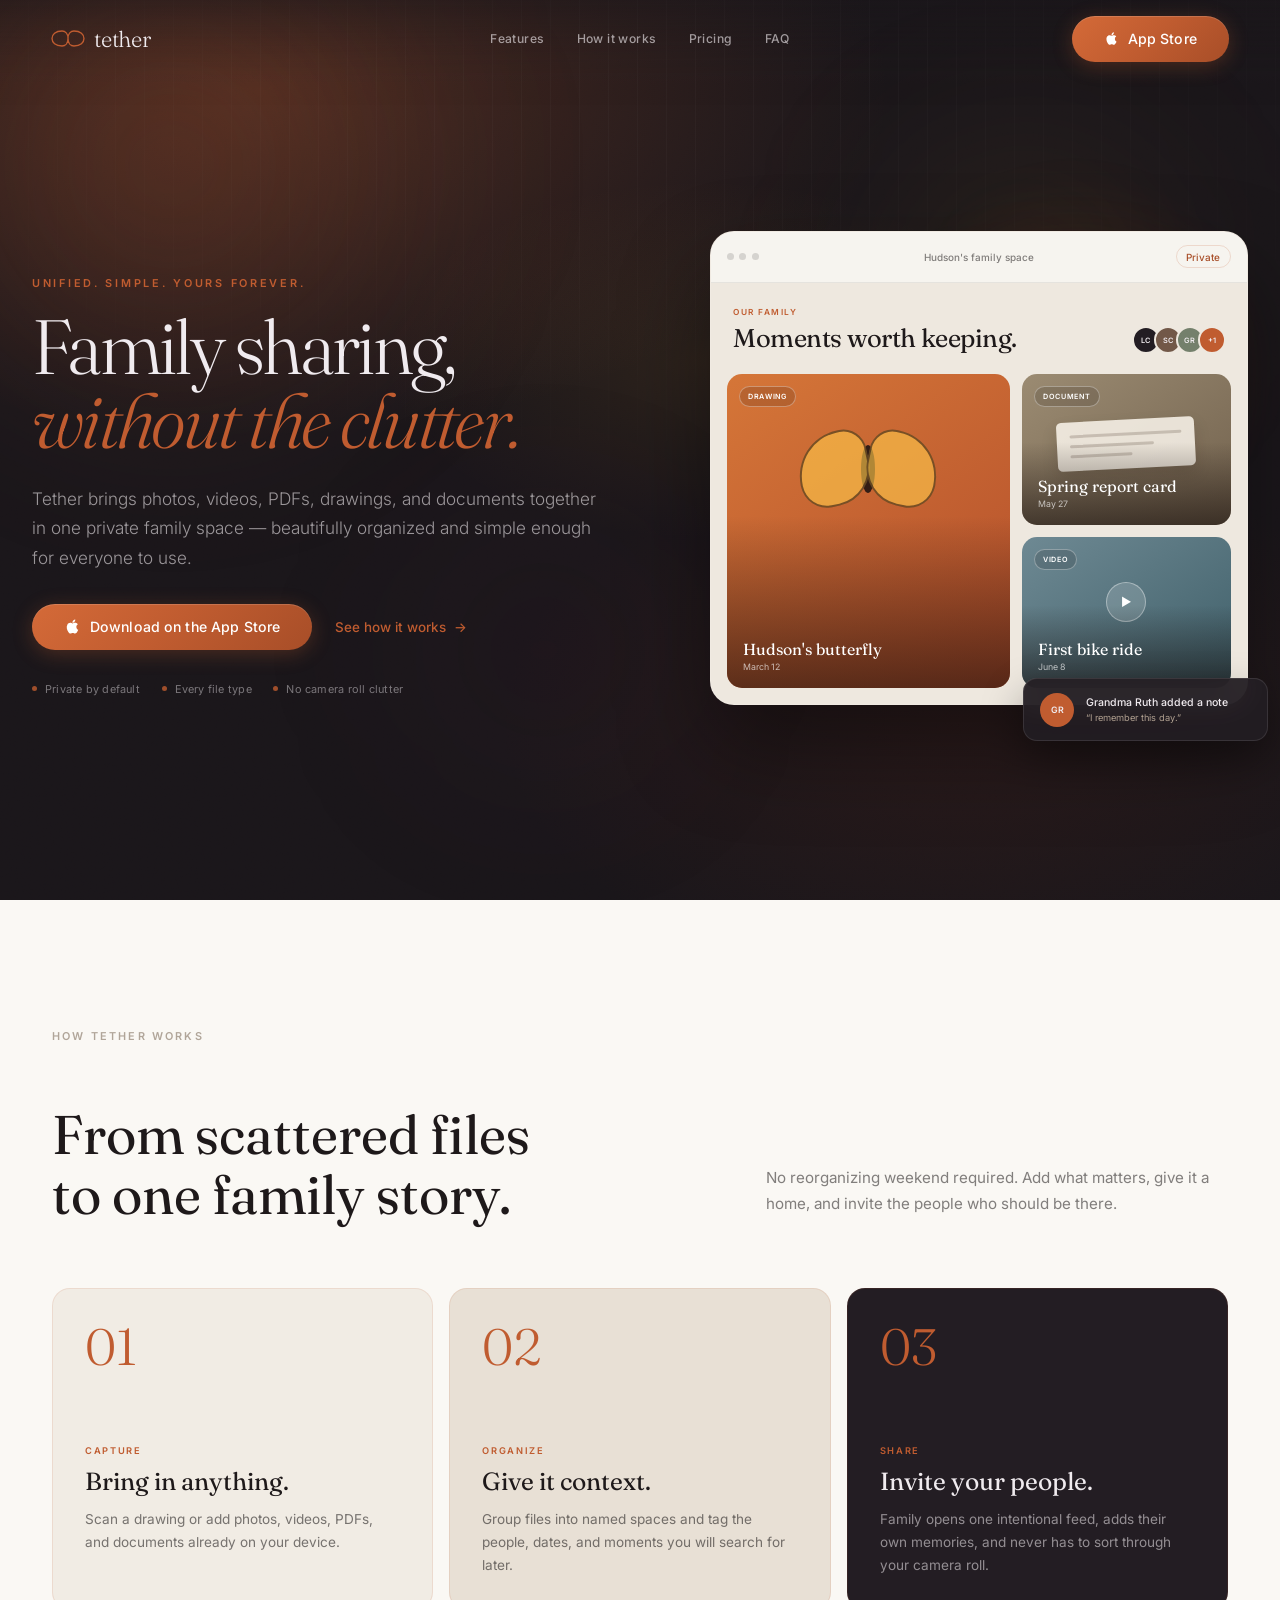
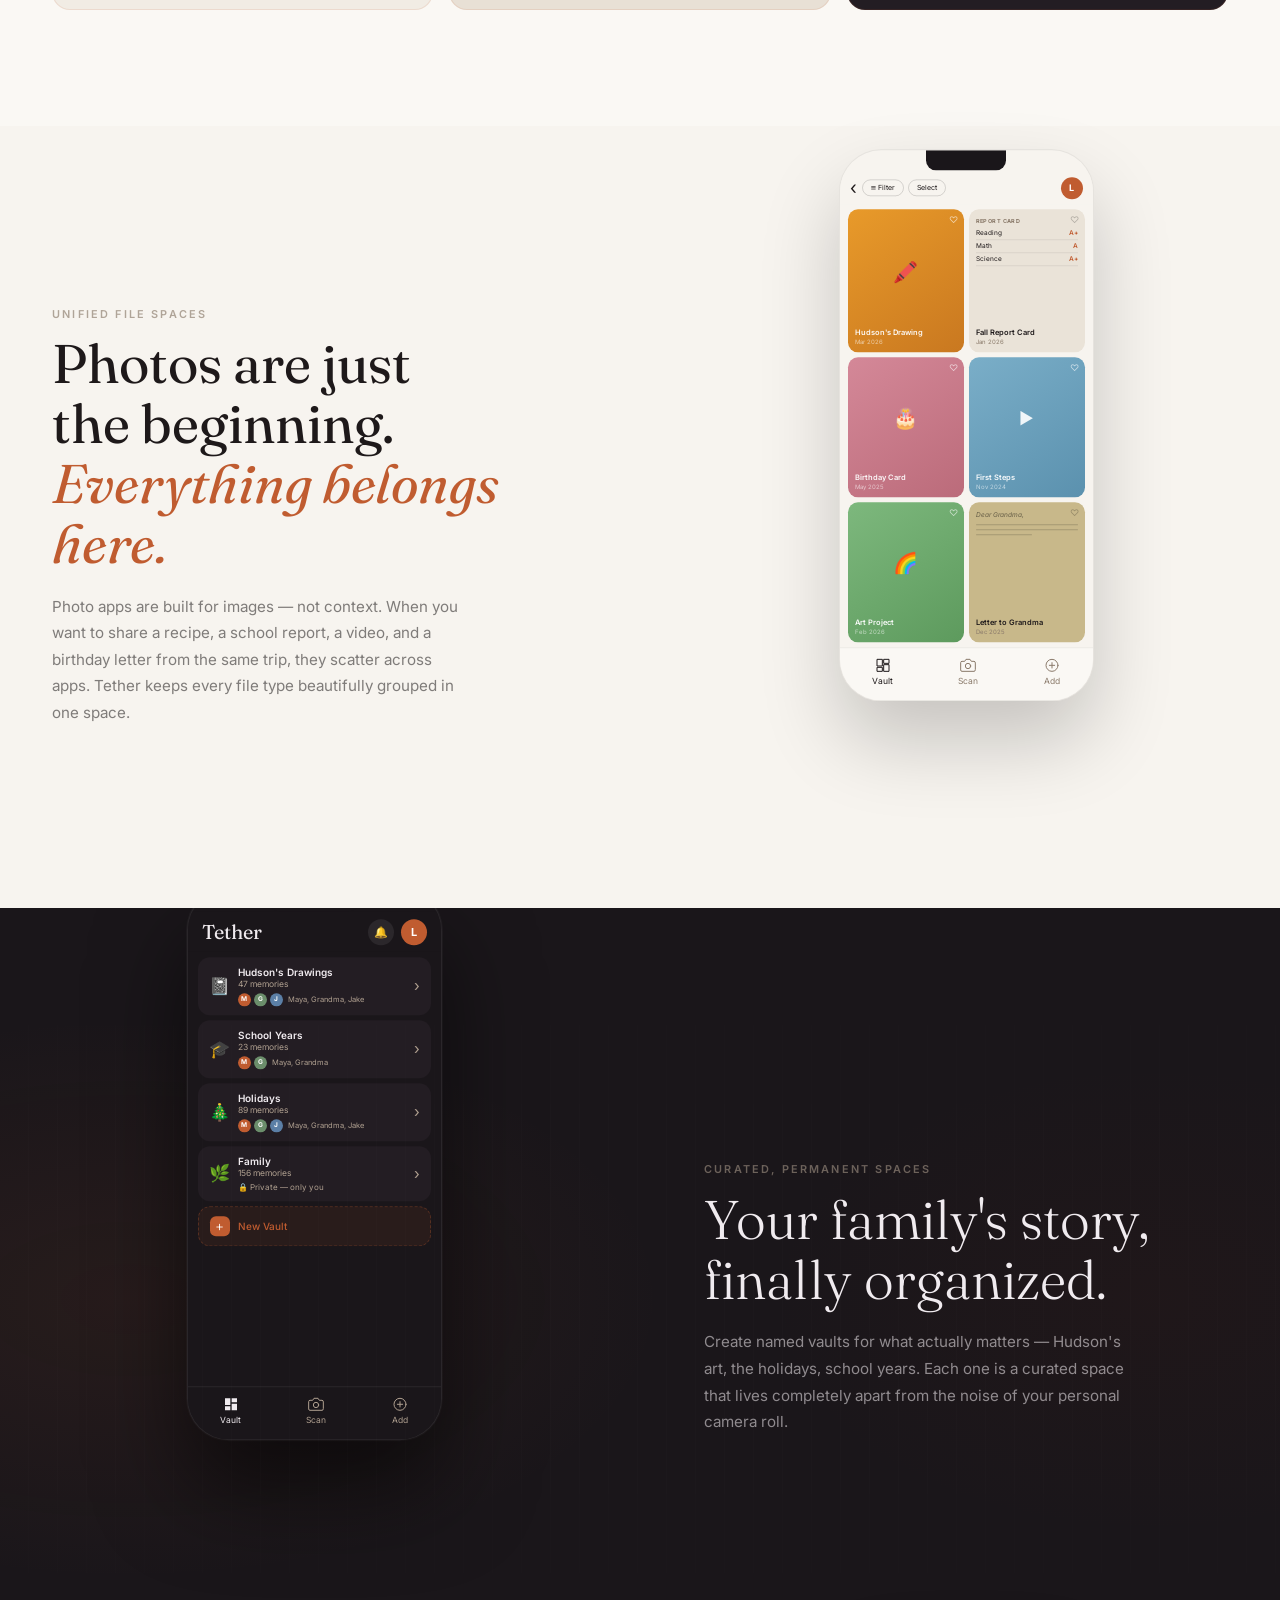
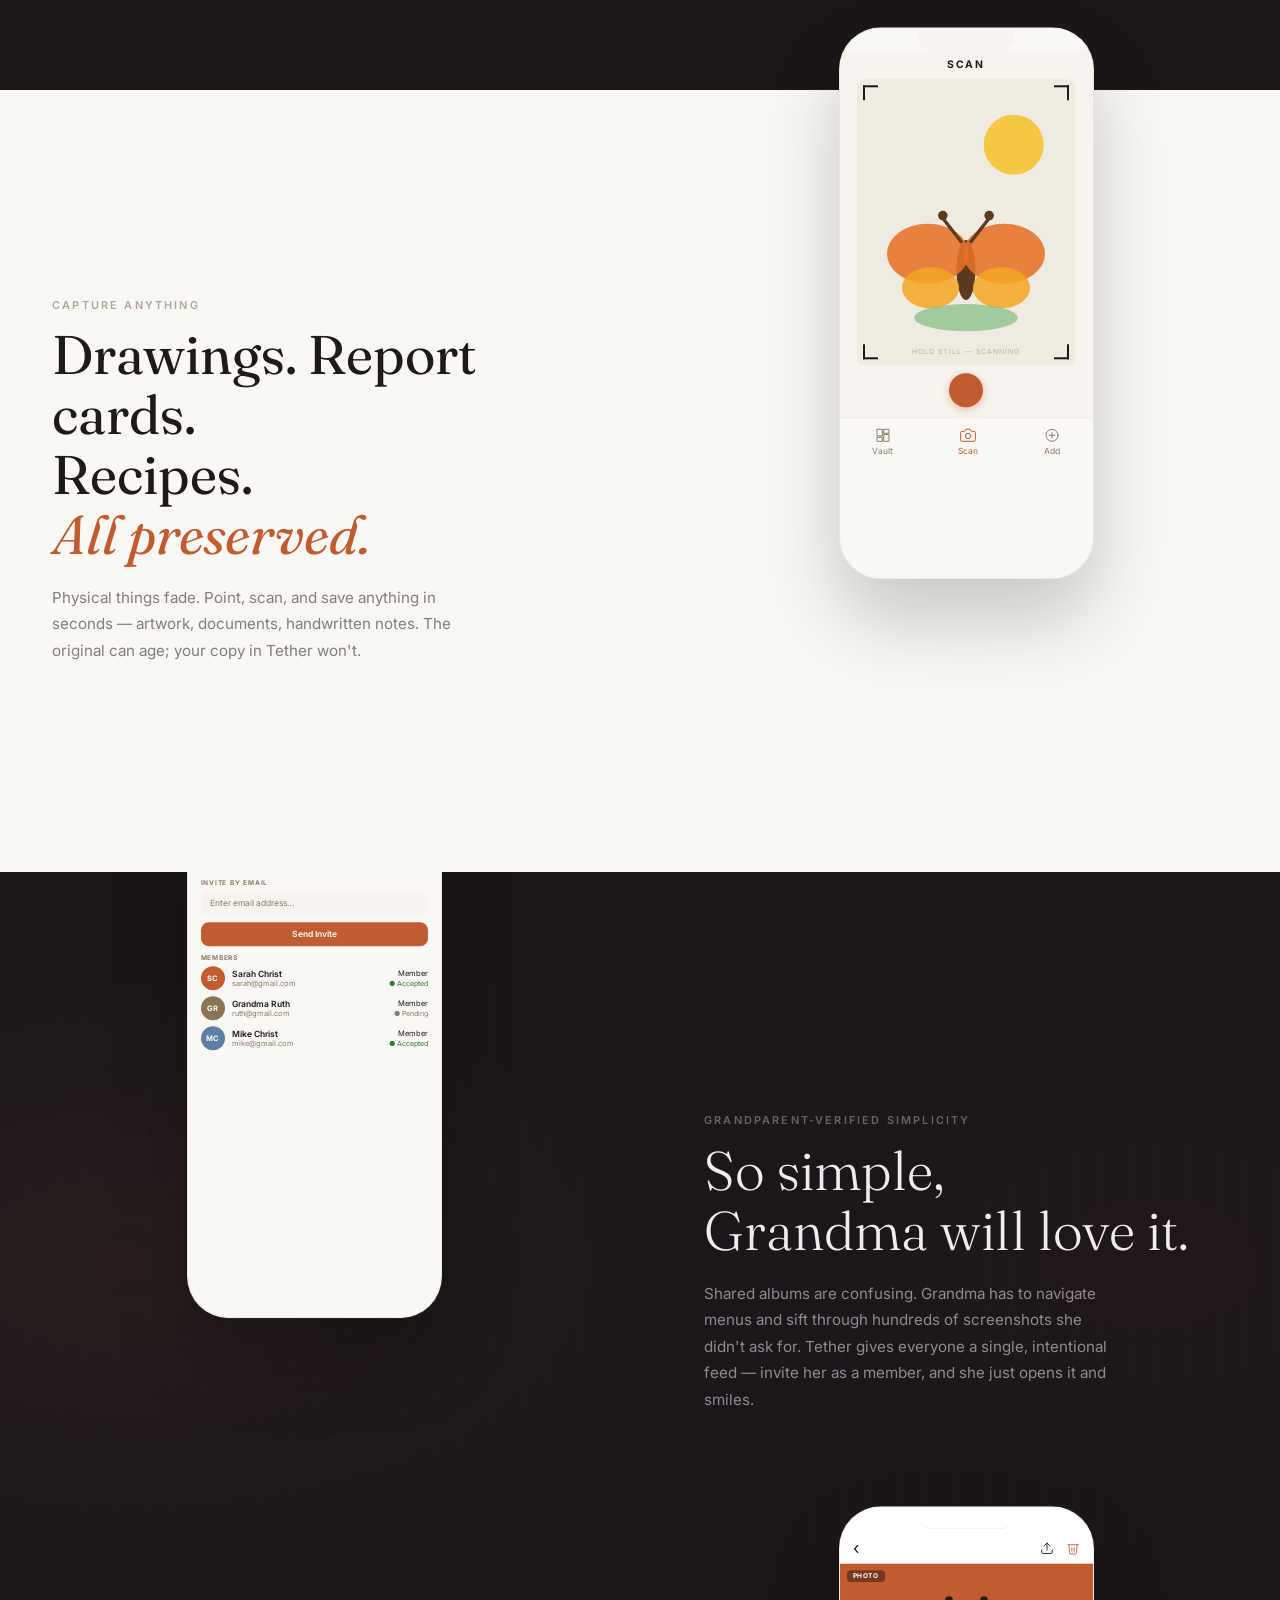
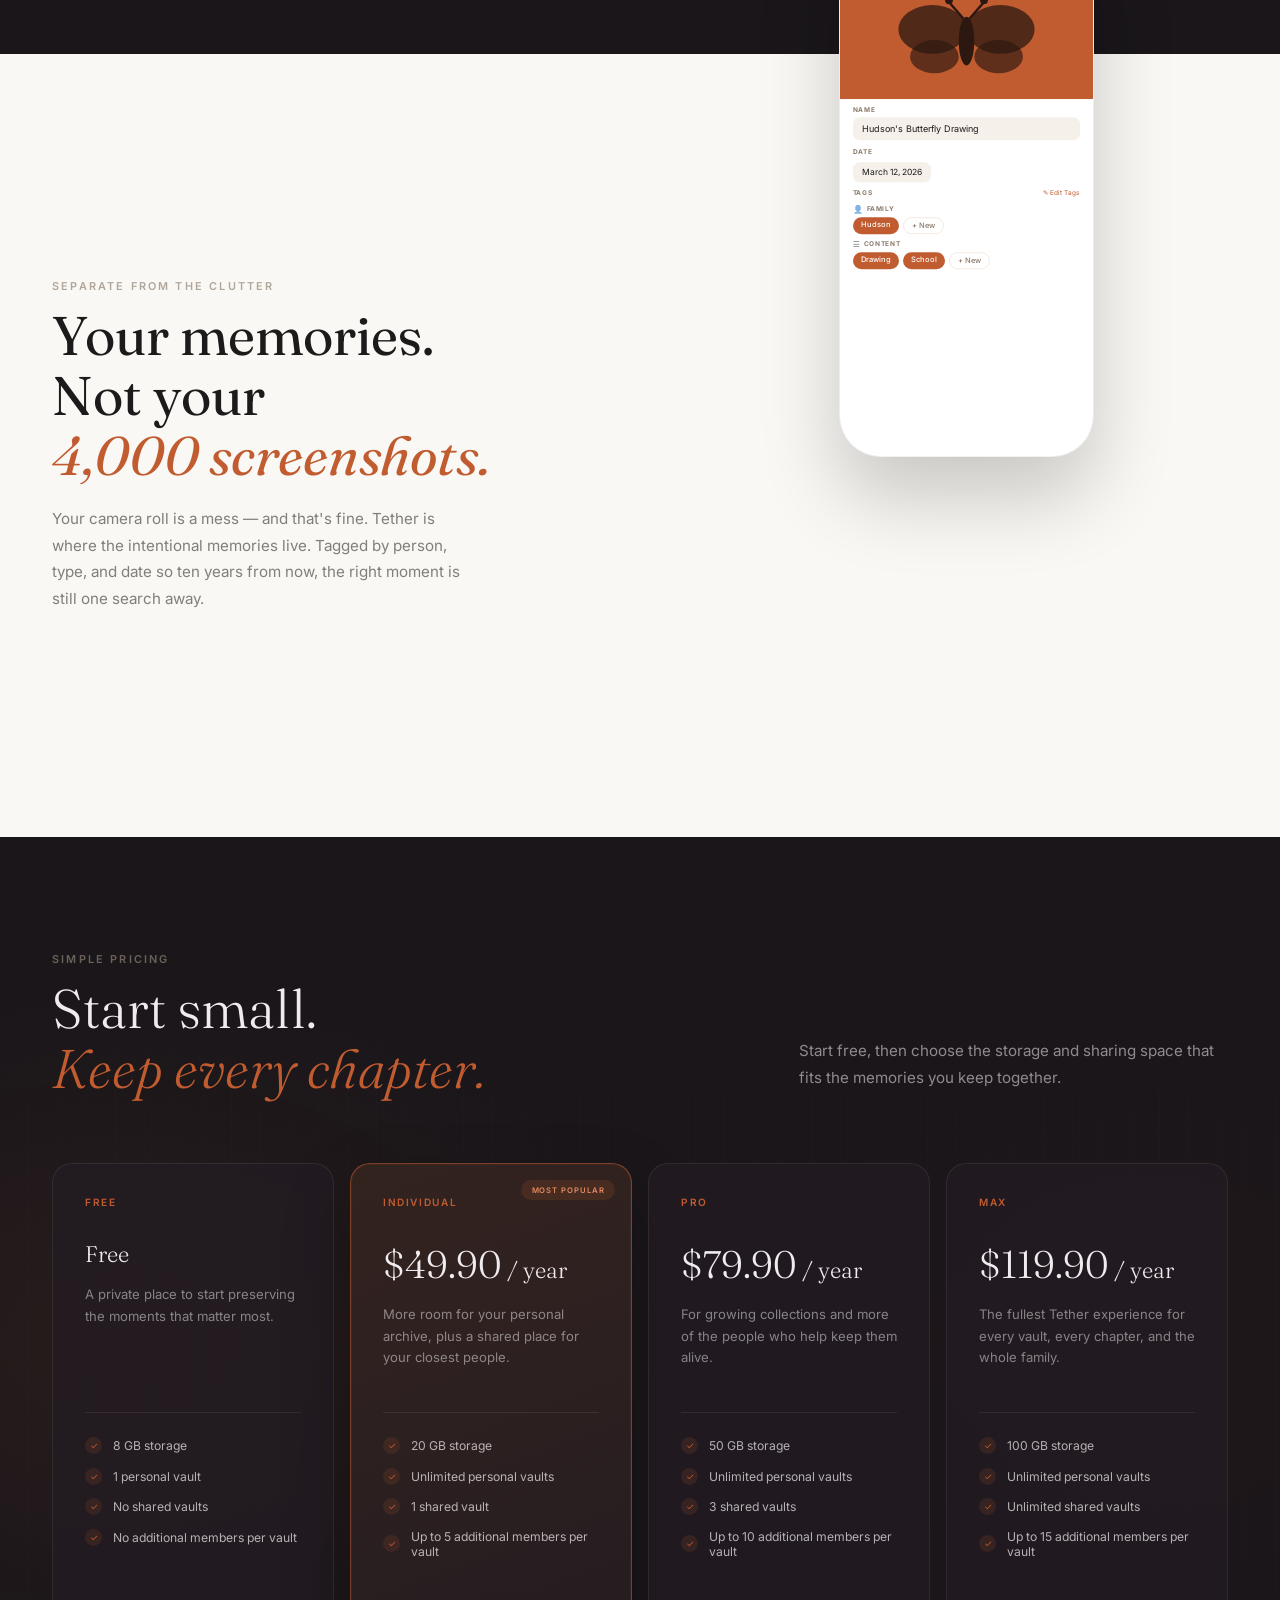
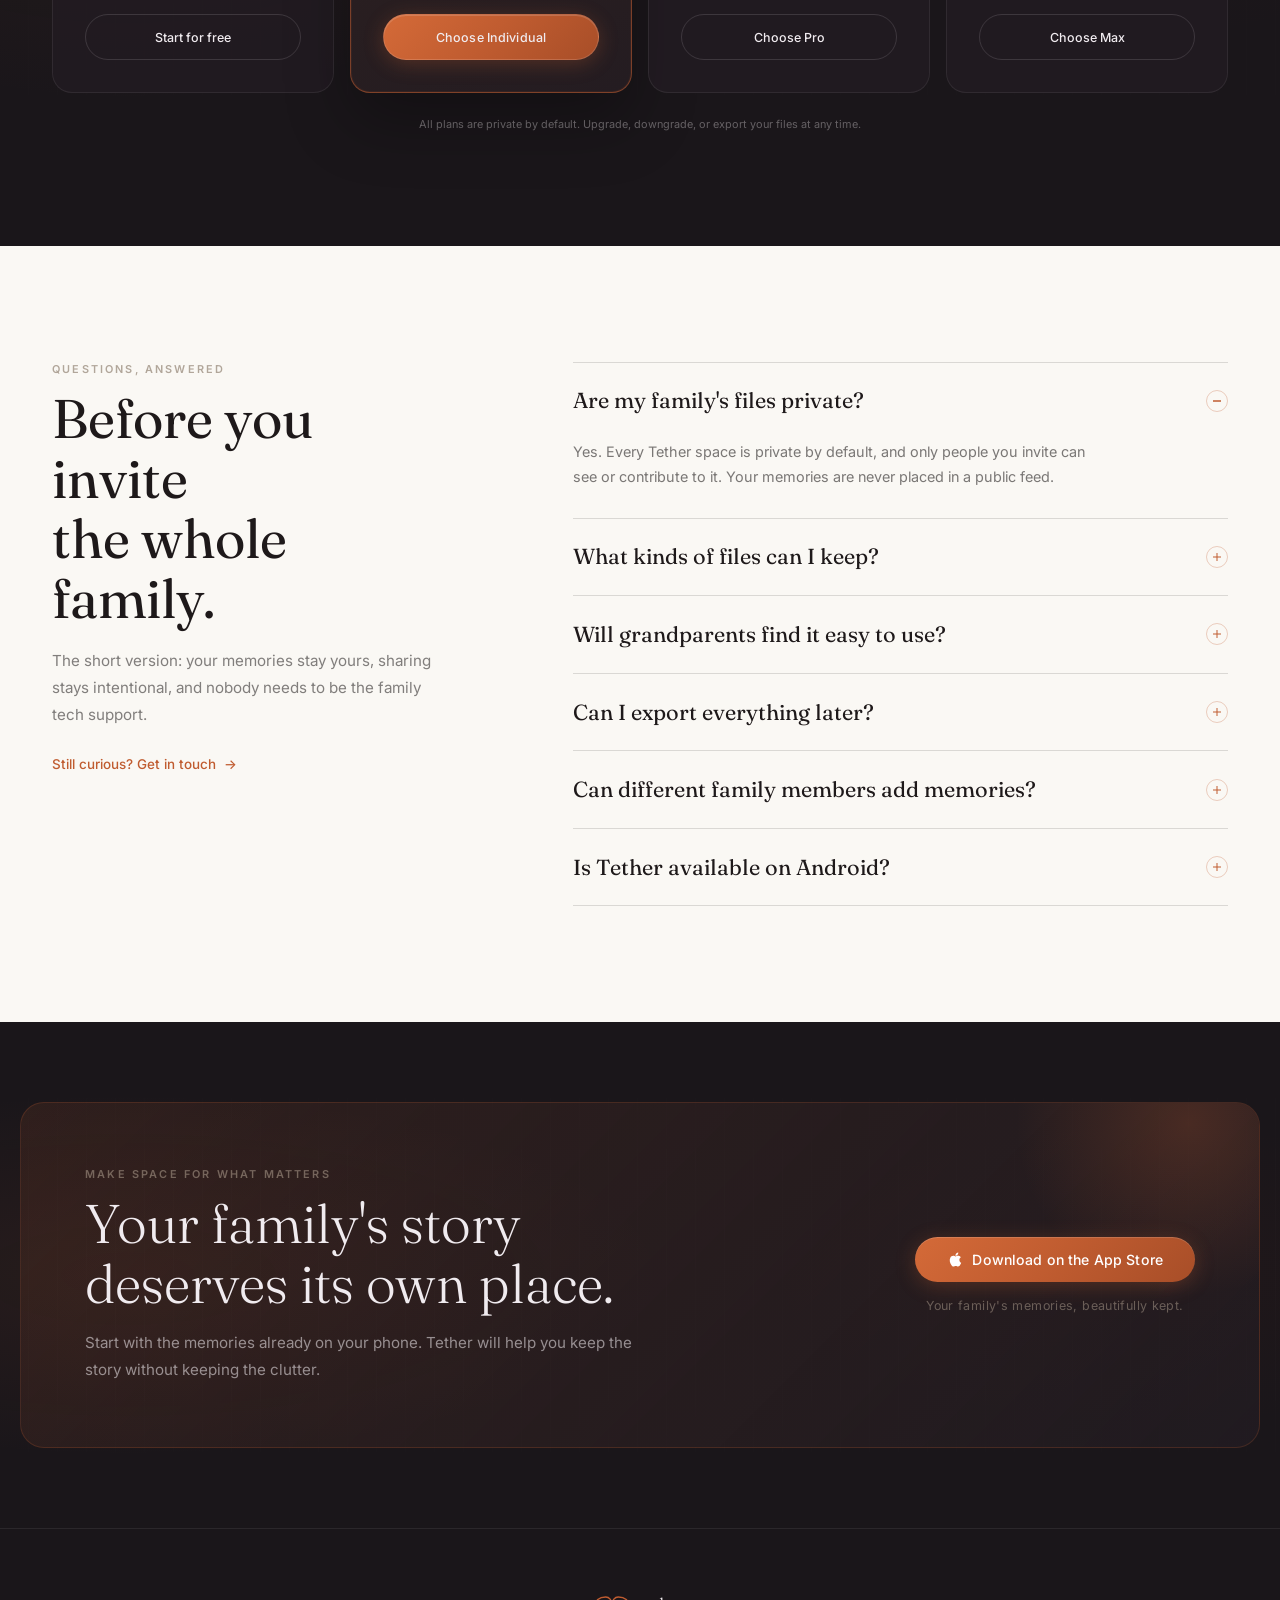
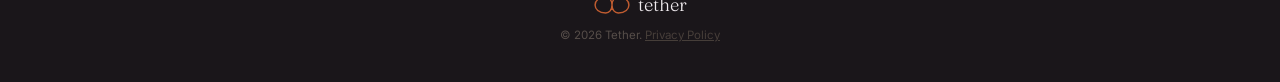
==== index.html @ 645c75c3 "Update pricing plans and section colors" ====
<!DOCTYPE html>
<html lang="en">
<head>
  <meta charset="UTF-8" />
  <meta name="viewport" content="width=device-width, initial-scale=1.0" />
  <title>Tether — The Family Sharing App That Actually Works</title>
  <meta name="description" content="Tether keeps photos, videos, PDFs, and drawings beautifully grouped in private family spaces — completely separate from your camera roll, simple enough for Grandma." />
  <link rel="preconnect" href="https://fonts.googleapis.com" />
  <link rel="preconnect" href="https://fonts.gstatic.com" crossorigin />
  <link href="https://fonts.googleapis.com/css2?family=Fraunces:ital,opsz,wght@0,9..144,300;0,9..144,400;0,9..144,500;1,9..144,300;1,9..144,400&amp;family=Inter:wght@300;400;500;600&amp;display=swap" rel="stylesheet" />
  <link rel="stylesheet" href="styles.css" />
</head>
<body>

<!-- ══════════════════════════════════════
     NAV
══════════════════════════════════════ -->
<!-- Scroll progress bar -->
<div class="scroll-progress" aria-hidden="true"></div>

<!-- Top gradient scrim -->
<div class="top-scrim" aria-hidden="true"></div>


<nav class="site-nav">
  <a class="nav-brand" href="#">
    <svg class="nav-inf" viewBox="0 0 200 100" fill="none" xmlns="http://www.w3.org/2000/svg" aria-hidden="true">
      <path d="M100,50 C100,22 84,6 65,6 C26,6 6,27 6,50 C6,73 26,94 65,94 C84,94 100,78 100,50 C100,22 116,6 135,6 C174,6 194,27 194,50 C194,73 174,94 135,94 C116,94 100,78 100,50 Z"
        stroke="#C05C30" stroke-width="8"/>
    </svg>
    <span class="nav-wordmark">tether</span>
  </a>
  <div class="nav-links" aria-label="Main navigation">
    <a href="#memories">Features</a>
    <a href="#how-it-works">How it works</a>
    <a href="#pricing">Pricing</a>
    <a href="#faq">FAQ</a>
  </div>
  <a href="#" class="btn-cta nav-cta">
    <svg width="15" height="15" viewBox="0 0 24 24" fill="currentColor" aria-hidden="true"><path d="M18.71 19.5c-.83 1.24-1.71 2.45-3.05 2.47-1.34.03-1.77-.79-3.29-.79-1.53 0-2 .77-3.27.82-1.31.05-2.3-1.32-3.14-2.53C4.25 17 2.94 12.45 4.7 9.39c.87-1.52 2.43-2.48 4.12-2.51 1.28-.02 2.5.87 3.29.87.78 0 2.26-1.07 3.8-.91.65.03 2.47.26 3.64 1.98-.09.06-2.17 1.28-2.15 3.81.03 3.02 2.65 4.03 2.68 4.04-.03.07-.42 1.44-1.38 2.83M13 3.5c.73-.83 1.94-1.46 2.94-1.5.13 1.17-.34 2.35-1.04 3.19-.69.85-1.83 1.51-2.95 1.42-.15-1.15.41-2.35 1.05-3.11z"/></svg>
    App Store
  </a>
</nav>


<!-- ══════════════════════════════════════
     HERO
══════════════════════════════════════ -->
<section class="hero" id="hero">
  <div class="hero-grain" aria-hidden="true"></div>
  <div class="hero-orb hero-orb-a" aria-hidden="true"></div>
  <div class="hero-orb hero-orb-b" aria-hidden="true"></div>
  <div class="hero-orb hero-orb-c" aria-hidden="true"></div>
  <div class="hero-inner">
    <div class="hero-layout">
      <div class="hero-copy">
        <p class="hero-caps">Unified. Simple. Yours forever.</p>
        <h1 class="hero-heading">Family sharing,<br><em>without the clutter.</em></h1>
        <p class="hero-sub">Tether brings photos, videos, PDFs, drawings, and documents together in one private family space — beautifully organized and simple enough for everyone to use.</p>
        <div class="hero-actions">
          <a href="#" class="btn-cta hero-btn">
            <svg width="17" height="17" viewBox="0 0 24 24" fill="currentColor" aria-hidden="true"><path d="M18.71 19.5c-.83 1.24-1.71 2.45-3.05 2.47-1.34.03-1.77-.79-3.29-.79-1.53 0-2 .77-3.27.82-1.31.05-2.3-1.32-3.14-2.53C4.25 17 2.94 12.45 4.7 9.39c.87-1.52 2.43-2.48 4.12-2.51 1.28-.02 2.5.87 3.29.87.78 0 2.26-1.07 3.8-.91.65.03 2.47.26 3.64 1.98-.09.06-2.17 1.28-2.15 3.81.03 3.02 2.65 4.03 2.68 4.04-.03.07-.42 1.44-1.38 2.83M13 3.5c.73-.83 1.94-1.46 2.94-1.5.13 1.17-.34 2.35-1.04 3.19-.69.85-1.83 1.51-2.95 1.42-.15-1.15.41-2.35 1.05-3.11z"/></svg>
            Download on the App Store
          </a>
          <a href="#how-it-works" class="hero-link">See how it works <span aria-hidden="true">→</span></a>
        </div>
        <div class="hero-proof" aria-label="Tether highlights">
          <span>Private by default</span>
          <span>Every file type</span>
          <span>No camera roll clutter</span>
        </div>
      </div>

      <!-- A product-first preview gives the opening screen a clear visual anchor. -->
      <div class="hero-product" aria-label="Preview of a Tether family space">
        <div class="hero-product-window">
          <div class="hero-product-bar">
            <div class="hero-window-controls" aria-hidden="true">
              <span></span>
              <span></span>
              <span></span>
            </div>
            <span>Hudson's family space</span>
            <span class="hero-private">Private</span>
          </div>
          <div class="hero-product-header">
            <div>
              <p class="hero-product-kicker">OUR FAMILY</p>
              <h2>Moments worth keeping.</h2>
            </div>
            <div class="hero-family-avatars" aria-label="Four family members">
              <span>LC</span>
              <span>SC</span>
              <span>GR</span>
              <span>+1</span>
            </div>
          </div>
          <div class="hero-memory-grid">
            <article class="hero-memory-card hero-memory-card--drawing">
              <span class="hero-file-type">DRAWING</span>
              <div class="hero-butterfly" aria-hidden="true">
                <span></span>
              </div>
              <strong>Hudson's butterfly</strong>
              <small>March 12</small>
            </article>
            <article class="hero-memory-card hero-memory-card--document">
              <span class="hero-file-type">DOCUMENT</span>
              <div class="hero-report" aria-hidden="true">
                <span></span>
                <span></span>
                <span></span>
              </div>
              <strong>Spring report card</strong>
              <small>May 27</small>
            </article>
            <article class="hero-memory-card hero-memory-card--video">
              <span class="hero-file-type">VIDEO</span>
              <div class="hero-play" aria-hidden="true">▶</div>
              <strong>First bike ride</strong>
              <small>June 8</small>
            </article>
          </div>
        </div>
        <div class="hero-notification">
          <span class="hero-notification-avatar">GR</span>
          <div>
            <strong>Grandma Ruth added a note</strong>
            <span>“I remember this day.”</span>
          </div>
        </div>
      </div>
    </div>

  </div>
</section>


<!-- ══════════════════════════════════════
     HOW IT WORKS
══════════════════════════════════════ -->
<section class="process-section light-section" id="how-it-works">
  <div class="container">
    <div class="section-intro reveal">
      <p class="eyebrow">HOW TETHER WORKS</p>
      <h2 class="display-dark">From scattered files<br>to one family story.</h2>
      <p class="body-dark">No reorganizing weekend required. Add what matters, give it a home, and invite the people who should be there.</p>
    </div>
    <div class="process-grid">
      <article class="process-card reveal">
        <span class="process-number">01</span>
        <p class="process-label">CAPTURE</p>
        <h3>Bring in anything.</h3>
        <p>Scan a drawing or add photos, videos, PDFs, and documents already on your device.</p>
      </article>
      <article class="process-card reveal" style="transition-delay:.1s">
        <span class="process-number">02</span>
        <p class="process-label">ORGANIZE</p>
        <h3>Give it context.</h3>
        <p>Group files into named spaces and tag the people, dates, and moments you will search for later.</p>
      </article>
      <article class="process-card reveal" style="transition-delay:.2s">
        <span class="process-number">03</span>
        <p class="process-label">SHARE</p>
        <h3>Invite your people.</h3>
        <p>Family opens one intentional feed, adds their own memories, and never has to sort through your camera roll.</p>
      </article>
    </div>
  </div>
</section>


<!-- ══════════════════════════════════════
     VAULT GRID SHOWCASE  (light)
══════════════════════════════════════ -->
<section class="showcase cream-section" id="memories">
  <div class="container showcase-layout reverse">

    <div class="showcase-phone reveal">
      <div class="phone-wrap">
        <div class="phone light-phone" style="background:#F7F4EF">
          <div class="phone-notch" style="background:#1A161A; border-radius:0 0 10px 10px; width:80px; height:20px;"></div>
          <div class="phone-screen">

            <div class="vg-nav">
              <div class="vg-back">‹</div>
              <div class="vg-pills">
                <div class="vg-pill">≡ Filter</div>
                <div class="vg-pill">Select</div>
              </div>
              <div class="avatar-dot" style="background:var(--accent); width:22px; height:22px; font-size:9px;">L</div>
            </div>

            <div class="memory-grid">
              <div class="mem-tile" style="background:linear-gradient(145deg,#E89A2A,#C97820)">
                <span class="mem-fav">♡</span>
                <div class="mem-icon">🖍️</div>
                <div class="mem-info"><div class="mem-title">Hudson's Drawing</div><div class="mem-date">Mar 2026</div></div>
              </div>
              <div class="mem-tile mem-tile-light" style="background:#EAE3D8">
                <span class="mem-fav dark">♡</span>
                <div class="mem-report">
                  <div class="mem-report-title">REPORT CARD</div>
                  <div class="mem-report-row"><span>Reading</span><span class="grade">A+</span></div>
                  <div class="mem-report-row"><span>Math</span><span class="grade">A</span></div>
                  <div class="mem-report-row"><span>Science</span><span class="grade">A+</span></div>
                </div>
                <div class="mem-info"><div class="mem-title dark-txt">Fall Report Card</div><div class="mem-date dark-txt">Jan 2026</div></div>
              </div>
              <div class="mem-tile" style="background:linear-gradient(145deg,#D48898,#BB6B7A)">
                <span class="mem-fav">♡</span>
                <div class="mem-icon">🎂</div>
                <div class="mem-info"><div class="mem-title">Birthday Card</div><div class="mem-date">May 2025</div></div>
              </div>
              <div class="mem-tile" style="background:linear-gradient(145deg,#7AAEC8,#5B91AE)">
                <span class="mem-fav">♡</span>
                <div class="mem-play">▶</div>
                <div class="mem-info"><div class="mem-title">First Steps</div><div class="mem-date">Nov 2024</div></div>
              </div>
              <div class="mem-tile" style="background:linear-gradient(145deg,#7DB87D,#5D9A5D)">
                <span class="mem-fav">♡</span>
                <div class="mem-icon">🌈</div>
                <div class="mem-info"><div class="mem-title">Art Project</div><div class="mem-date">Feb 2026</div></div>
              </div>
              <div class="mem-tile mem-tile-light" style="background:#C8B88A">
                <span class="mem-fav dark">♡</span>
                <div class="mem-letter">
                  <div class="letter-salutation">Dear Grandma,</div>
                  <div class="letter-line"></div>
                  <div class="letter-line"></div>
                  <div class="letter-line short"></div>
                </div>
                <div class="mem-info"><div class="mem-title dark-txt">Letter to Grandma</div><div class="mem-date dark-txt">Dec 2025</div></div>
              </div>
            </div>

            <div class="tab-bar">
              <div class="tab tab-active">
                <svg width="16" height="16" viewBox="0 0 24 24" fill="none" stroke="currentColor" stroke-width="1.5"><path d="M3 13h8V3H3v10zm0 8h8v-6H3v6zm10 0h8V11h-8v10zm0-18v6h8V3h-8z"/></svg>
                <span>Vault</span>
              </div>
              <div class="tab">
                <svg width="16" height="16" viewBox="0 0 24 24" fill="none" stroke="currentColor" stroke-width="1.5" stroke-linecap="round"><path d="M23 19a2 2 0 01-2 2H3a2 2 0 01-2-2V8a2 2 0 012-2h4l2-3h6l2 3h4a2 2 0 012 2z"/><circle cx="12" cy="13" r="4"/></svg>
                <span>Scan</span>
              </div>
              <div class="tab">
                <svg width="16" height="16" viewBox="0 0 24 24" fill="none" stroke="currentColor" stroke-width="1.5" stroke-linecap="round"><circle cx="12" cy="12" r="9"/><path d="M12 8v8M8 12h8"/></svg>
                <span>Add</span>
              </div>
            </div>

          </div>
        </div>
      </div>
    </div>

    <div class="showcase-text reveal" style="transition-delay:.15s">
      <p class="eyebrow">UNIFIED FILE SPACES</p>
      <h2 class="display-dark">Photos are just<br>the beginning.<br><em>Everything belongs here.</em></h2>
      <p class="body-dark">Photo apps are built for images — not context. When you want to share a recipe, a school report, a video, and a birthday letter from the same trip, they scatter across apps. Tether keeps every file type beautifully grouped in one space.</p>
    </div>

  </div>
</section>


<!-- ══════════════════════════════════════
     VAULT SHOWCASE  (dark)
══════════════════════════════════════ -->
<section class="showcase dark-section" id="vault">
  <div class="container showcase-layout reverse">

    <div class="showcase-text reveal">
      <p class="eyebrow light-eye">CURATED, PERMANENT SPACES</p>
      <h2 class="display-light">Your family's story,<br>finally organized.</h2>
      <p class="body-light">Create named vaults for what actually matters — Hudson's art, the holidays, school years. Each one is a curated space that lives completely apart from the noise of your personal camera roll.</p>
    </div>

    <div class="showcase-phone reveal" style="transition-delay:.15s">
      <div class="phone-wrap">
        <div class="phone dark-phone">
          <div class="phone-notch dark-notch"></div>
          <div class="phone-screen">

            <div class="app-bar">
              <span class="app-bar-title display-sm">Tether</span>
              <div class="app-bar-right">
                <div class="icon-badge">🔔</div>
                <div class="avatar-dot">L</div>
              </div>
            </div>

            <div class="vault-list">
              <div class="vault-row">
                <span class="v-emoji">📓</span>
                <div class="v-info">
                  <div class="v-name">Hudson's Drawings</div>
                  <div class="v-count">47 memories</div>
                  <div class="v-shared">
                    <span class="dot-avatar" style="background:#C05C30">M</span>
                    <span class="dot-avatar" style="background:#6B8E6B">G</span>
                    <span class="dot-avatar" style="background:#5B7FA6">J</span>
                    <span class="shared-txt">Maya, Grandma, Jake</span>
                  </div>
                </div>
                <span class="v-chev">›</span>
              </div>
              <div class="vault-row">
                <span class="v-emoji">🎓</span>
                <div class="v-info">
                  <div class="v-name">School Years</div>
                  <div class="v-count">23 memories</div>
                  <div class="v-shared">
                    <span class="dot-avatar" style="background:#C05C30">M</span>
                    <span class="dot-avatar" style="background:#6B8E6B">G</span>
                    <span class="shared-txt">Maya, Grandma</span>
                  </div>
                </div>
                <span class="v-chev">›</span>
              </div>
              <div class="vault-row">
                <span class="v-emoji">🎄</span>
                <div class="v-info">
                  <div class="v-name">Holidays</div>
                  <div class="v-count">89 memories</div>
                  <div class="v-shared">
                    <span class="dot-avatar" style="background:#C05C30">M</span>
                    <span class="dot-avatar" style="background:#6B8E6B">G</span>
                    <span class="dot-avatar" style="background:#5B7FA6">J</span>
                    <span class="shared-txt">Maya, Grandma, Jake</span>
                  </div>
                </div>
                <span class="v-chev">›</span>
              </div>
              <div class="vault-row">
                <span class="v-emoji">🌿</span>
                <div class="v-info">
                  <div class="v-name">Family</div>
                  <div class="v-count">156 memories</div>
                  <div class="v-private">🔒 Private — only you</div>
                </div>
                <span class="v-chev">›</span>
              </div>
              <div class="vault-new">
                <span class="new-plus">+</span>
                <span class="new-label">New Vault</span>
              </div>
            </div>

            <div class="tab-bar dark-tab">
              <div class="tab tab-active">
                <svg width="16" height="16" viewBox="0 0 24 24" fill="currentColor"><path d="M3 13h8V3H3v10zm0 8h8v-6H3v6zm10 0h8V11h-8v10zm0-18v6h8V3h-8z"/></svg>
                <span>Vault</span>
              </div>
              <div class="tab">
                <svg width="16" height="16" viewBox="0 0 24 24" fill="none" stroke="currentColor" stroke-width="1.5" stroke-linecap="round"><path d="M23 19a2 2 0 01-2 2H3a2 2 0 01-2-2V8a2 2 0 012-2h4l2-3h6l2 3h4a2 2 0 012 2z"/><circle cx="12" cy="13" r="4"/></svg>
                <span>Scan</span>
              </div>
              <div class="tab">
                <svg width="16" height="16" viewBox="0 0 24 24" fill="none" stroke="currentColor" stroke-width="1.5" stroke-linecap="round"><circle cx="12" cy="12" r="9"/><path d="M12 8v8M8 12h8"/></svg>
                <span>Add</span>
              </div>
            </div>

          </div>
        </div>
      </div>
    </div>

  </div>
</section>


<!-- ══════════════════════════════════════
     SCAN SHOWCASE  (light)
══════════════════════════════════════ -->
<section class="showcase light-section" id="scan">
  <div class="container showcase-layout reverse">

    <div class="showcase-phone reveal">
      <div class="phone-wrap">
        <div class="phone light-phone">
          <div class="phone-notch light-notch"></div>
          <div class="phone-screen">

            <div class="scan-bar">
              <span class="scan-title">SCAN</span>
            </div>

            <div class="scan-view">
              <div class="scan-frame">
                <div class="corner-tl"></div>
                <div class="corner-tr"></div>
                <div class="corner-bl"></div>
                <div class="corner-br"></div>
                <!-- Child's butterfly drawing recreation -->
                <svg viewBox="0 0 160 210" class="scan-art" aria-hidden="true">
                  <circle cx="115" cy="48" r="22" fill="#F5C842"/>
                  <ellipse cx="80" cy="140" rx="7" ry="22" fill="#5C3A1E"/>
                  <ellipse cx="52" cy="128" rx="30" ry="22" fill="#E8732A" opacity=".88"/>
                  <ellipse cx="108" cy="128" rx="30" ry="22" fill="#E8732A" opacity=".88"/>
                  <ellipse cx="54" cy="153" rx="21" ry="15" fill="#F5A623" opacity=".85"/>
                  <ellipse cx="106" cy="153" rx="21" ry="15" fill="#F5A623" opacity=".85"/>
                  <line x1="77" y1="120" x2="63" y2="102" stroke="#5C3A1E" stroke-width="2.5"/>
                  <line x1="83" y1="120" x2="97" y2="102" stroke="#5C3A1E" stroke-width="2.5"/>
                  <circle cx="63" cy="100" r="3.5" fill="#5C3A1E"/>
                  <circle cx="97" cy="100" r="3.5" fill="#5C3A1E"/>
                  <ellipse cx="80" cy="175" rx="38" ry="10" fill="#7CB87C" opacity=".65"/>
                </svg>
                <div class="scan-scanning">HOLD STILL — SCANNING</div>
              </div>
              <div class="scan-btn-row">
                <div class="shutter-btn"></div>
              </div>
            </div>

            <div class="tab-bar">
              <div class="tab">
                <svg width="16" height="16" viewBox="0 0 24 24" fill="none" stroke="currentColor" stroke-width="1.5"><path d="M3 13h8V3H3v10zm0 8h8v-6H3v6zm10 0h8V11h-8v10zm0-18v6h8V3h-8z"/></svg>
                <span>Vault</span>
              </div>
              <div class="tab tab-accent">
                <svg width="16" height="16" viewBox="0 0 24 24" fill="none" stroke="currentColor" stroke-width="1.5" stroke-linecap="round"><path d="M23 19a2 2 0 01-2 2H3a2 2 0 01-2-2V8a2 2 0 012-2h4l2-3h6l2 3h4a2 2 0 012 2z"/><circle cx="12" cy="13" r="4"/></svg>
                <span>Scan</span>
              </div>
              <div class="tab">
                <svg width="16" height="16" viewBox="0 0 24 24" fill="none" stroke="currentColor" stroke-width="1.5" stroke-linecap="round"><circle cx="12" cy="12" r="9"/><path d="M12 8v8M8 12h8"/></svg>
                <span>Add</span>
              </div>
            </div>

          </div>
        </div>
      </div>
    </div>

    <div class="showcase-text reveal" style="transition-delay:.15s">
      <p class="eyebrow">CAPTURE ANYTHING</p>
      <h2 class="display-dark">Drawings. Report cards.<br>Recipes.<br><em>All preserved.</em></h2>
      <p class="body-dark">Physical things fade. Point, scan, and save anything in seconds — artwork, documents, handwritten notes. The original can age; your copy in Tether won't.</p>
    </div>

  </div>
</section>


<!-- ══════════════════════════════════════
     SHARE SHOWCASE  (dark)
══════════════════════════════════════ -->
<section class="showcase dark-section" id="share">
  <div class="container showcase-layout reverse">

    <div class="showcase-text reveal">
      <p class="eyebrow light-eye">GRANDPARENT-VERIFIED SIMPLICITY</p>
      <h2 class="display-light">So simple,<br>Grandma will love it.</h2>
      <p class="body-light">Shared albums are confusing. Grandma has to navigate menus and sift through hundreds of screenshots she didn't ask for. Tether gives everyone a single, intentional feed — invite her as a member, and she just opens it and smiles.</p>
    </div>

    <div class="showcase-phone reveal" style="transition-delay:.15s">
      <div class="phone-wrap">
        <div class="phone light-phone">
          <div class="phone-notch light-notch"></div>
          <div class="phone-screen">

            <div class="share-screen">
              <div class="share-head">
                <span class="share-title-text">Manage Sharing</span>
                <span class="share-done-btn">Done</span>
              </div>
              <div class="share-counts">
                <div class="share-count-col" style="flex:none;margin:0 auto">
                  <div class="sc-label">Members</div>
                  <div class="sc-val">3 of 10</div>
                </div>
              </div>
              <div class="field-label">INVITE BY EMAIL</div>
              <div class="invite-field">Enter email address…</div>
              <div class="send-invite">Send Invite</div>
              <div class="field-label collab-title">MEMBERS</div>
              <div class="collab-list">
                <div class="collab-row">
                  <div class="c-avatar" style="background:#C05C30">SC</div>
                  <div class="c-info">
                    <div class="c-name">Sarah Christ</div>
                    <div class="c-email">sarah@gmail.com</div>
                  </div>
                  <div class="c-status">
                    <div class="c-role">Member</div>
                    <div class="c-badge accepted">● Accepted</div>
                  </div>
                </div>
                <div class="collab-row">
                  <div class="c-avatar" style="background:#8B7355">GR</div>
                  <div class="c-info">
                    <div class="c-name">Grandma Ruth</div>
                    <div class="c-email">ruth@gmail.com</div>
                  </div>
                  <div class="c-status">
                    <div class="c-role">Member</div>
                    <div class="c-badge pending">● Pending</div>
                  </div>
                </div>
                <div class="collab-row">
                  <div class="c-avatar" style="background:#5B7FA6">MC</div>
                  <div class="c-info">
                    <div class="c-name">Mike Christ</div>
                    <div class="c-email">mike@gmail.com</div>
                  </div>
                  <div class="c-status">
                    <div class="c-role">Member</div>
                    <div class="c-badge accepted">● Accepted</div>
                  </div>
                </div>
              </div>
            </div>

          </div>
        </div>
      </div>
    </div>

  </div>
</section>


<!-- ══════════════════════════════════════
     TAGS SHOWCASE  (light)
══════════════════════════════════════ -->
<section class="showcase light-section" id="tags">
  <div class="container showcase-layout reverse">

    <div class="showcase-phone reveal">
      <div class="phone-wrap">
        <div class="phone light-phone" style="background:#fff">
          <div class="phone-notch" style="background:#fff; border-bottom:1px solid rgba(0,0,0,.06)"></div>
          <div class="phone-screen">

            <div class="tag-header">
              <span class="back-arrow">‹</span>
              <div class="tag-actions">
                <svg width="14" height="14" viewBox="0 0 24 24" fill="none" stroke="currentColor" stroke-width="1.5" stroke-linecap="round"><path d="M21 15v4a2 2 0 01-2 2H5a2 2 0 01-2-2v-4"/><polyline points="17 8 12 3 7 8"/><line x1="12" y1="3" x2="12" y2="15"/></svg>
                <svg width="14" height="14" viewBox="0 0 24 24" fill="none" stroke="#C05C30" stroke-width="1.5" stroke-linecap="round"><polyline points="3 6 5 6 21 6"/><path d="M19 6l-1 14a2 2 0 01-2 2H8a2 2 0 01-2-2L5 6"/><path d="M10 11v6M14 11v6"/></svg>
              </div>
            </div>

            <div class="tag-img">
              <div class="photo-pill">PHOTO</div>
              <svg viewBox="0 0 260 140" aria-hidden="true" style="display:block;width:100%">
                <rect width="260" height="140" fill="#C05C30"/>
                <ellipse cx="130" cy="80" rx="8" ry="25" fill="#2C1810"/>
                <ellipse cx="95" cy="68" rx="35" ry="25" fill="#2C1810" opacity=".75"/>
                <ellipse cx="165" cy="68" rx="35" ry="25" fill="#2C1810" opacity=".75"/>
                <ellipse cx="97" cy="96" rx="25" ry="17" fill="#2C1810" opacity=".65"/>
                <ellipse cx="163" cy="96" rx="25" ry="17" fill="#2C1810" opacity=".65"/>
                <line x1="127" y1="57" x2="112" y2="40" stroke="#2C1810" stroke-width="2.5"/>
                <line x1="133" y1="57" x2="148" y2="40" stroke="#2C1810" stroke-width="2.5"/>
                <circle cx="112" cy="38" r="4" fill="#2C1810"/>
                <circle cx="148" cy="38" r="4" fill="#2C1810"/>
              </svg>
            </div>

            <div class="tag-body">
              <div class="field-label-sm">NAME</div>
              <div class="tag-field-val">Hudson's Butterfly Drawing</div>
              <div class="field-label-sm">DATE</div>
              <div class="tag-date-val">March 12, 2026</div>
              <div class="field-label-sm tags-row-label">TAGS <span class="edit-tags">✎ Edit Tags</span></div>
              <div class="tag-group">
                <div class="tag-cat-row">
                  <span class="tag-cat-icon">👤</span>
                  <span class="tag-cat-name">FAMILY</span>
                </div>
                <div class="chip-row">
                  <span class="chip filled">Hudson</span>
                  <span class="chip outline">+ New</span>
                </div>
                <div class="tag-cat-row" style="margin-top:5px">
                  <span class="tag-cat-icon">☰</span>
                  <span class="tag-cat-name">CONTENT</span>
                </div>
                <div class="chip-row">
                  <span class="chip filled">Drawing</span>
                  <span class="chip filled">School</span>
                  <span class="chip outline">+ New</span>
                </div>
              </div>
            </div>

          </div>
        </div>
      </div>
    </div>

    <div class="showcase-text reveal" style="transition-delay:.15s">
      <p class="eyebrow">SEPARATE FROM THE CLUTTER</p>
      <h2 class="display-dark">Your memories.<br>Not your<br><em>4,000 screenshots.</em></h2>
      <p class="body-dark">Your camera roll is a mess — and that's fine. Tether is where the intentional memories live. Tagged by person, type, and date so ten years from now, the right moment is still one search away.</p>
    </div>

  </div>
</section>


<!-- ══════════════════════════════════════
     PRICING
══════════════════════════════════════ -->
<section class="pricing-section dark-section" id="pricing">
  <div class="container">
    <div class="pricing-heading reveal">
      <div>
        <p class="eyebrow light-eye">SIMPLE PRICING</p>
        <h2 class="display-light">Start small.<br><em>Keep every chapter.</em></h2>
      </div>
      <p class="body-light">Start free, then choose the storage and sharing space that fits the memories you keep together.</p>
    </div>
    <div class="pricing-grid">
      <article class="pricing-card reveal">
        <div class="pricing-card-top">
          <p class="pricing-name">Free</p>
          <p class="pricing-price">Free</p>
          <p class="pricing-description">A private place to start preserving the moments that matter most.</p>
        </div>
        <ul class="pricing-features">
          <li>8 GB storage</li>
          <li>1 personal vault</li>
          <li>No shared vaults</li>
          <li>No additional members per vault</li>
        </ul>
        <a href="#" class="pricing-button">Start for free</a>
      </article>

      <article class="pricing-card pricing-card--featured reveal" style="transition-delay:.1s">
        <div class="pricing-badge">MOST POPULAR</div>
        <div class="pricing-card-top">
          <p class="pricing-name">Individual</p>
          <p class="pricing-price"><span>$49.90</span> / year</p>
          <p class="pricing-description">More room for your personal archive, plus a shared place for your closest people.</p>
        </div>
        <ul class="pricing-features">
          <li>20 GB storage</li>
          <li>Unlimited personal vaults</li>
          <li>1 shared vault</li>
          <li>Up to 5 additional members per vault</li>
        </ul>
        <a href="#" class="btn-cta pricing-primary">Choose Individual</a>
      </article>

      <article class="pricing-card reveal" style="transition-delay:.2s">
        <div class="pricing-card-top">
          <p class="pricing-name">Pro</p>
          <p class="pricing-price"><span>$79.90</span> / year</p>
          <p class="pricing-description">For growing collections and more of the people who help keep them alive.</p>
        </div>
        <ul class="pricing-features">
          <li>50 GB storage</li>
          <li>Unlimited personal vaults</li>
          <li>3 shared vaults</li>
          <li>Up to 10 additional members per vault</li>
        </ul>
        <a href="#" class="pricing-button">Choose Pro</a>
      </article>

      <article class="pricing-card reveal" style="transition-delay:.3s">
        <div class="pricing-card-top">
          <p class="pricing-name">Max</p>
          <p class="pricing-price"><span>$119.90</span> / year</p>
          <p class="pricing-description">The fullest Tether experience for every vault, every chapter, and the whole family.</p>
        </div>
        <ul class="pricing-features">
          <li>100 GB storage</li>
          <li>Unlimited personal vaults</li>
          <li>Unlimited shared vaults</li>
          <li>Up to 15 additional members per vault</li>
        </ul>
        <a href="#" class="pricing-button">Choose Max</a>
      </article>
    </div>
    <p class="pricing-note">All plans are private by default. Upgrade, downgrade, or export your files at any time.</p>
  </div>
</section>


<!-- ══════════════════════════════════════
     FAQ
══════════════════════════════════════ -->
<section class="faq-section light-section" id="faq">
  <div class="container faq-layout">
    <div class="faq-intro reveal">
      <p class="eyebrow">QUESTIONS, ANSWERED</p>
      <h2 class="display-dark">Before you invite<br>the whole family.</h2>
      <p class="body-dark">The short version: your memories stay yours, sharing stays intentional, and nobody needs to be the family tech support.</p>
      <a href="#" class="hero-link faq-contact">Still curious? Get in touch <span aria-hidden="true">→</span></a>
    </div>

    <div class="faq-list reveal">
      <details class="faq-item" open>
        <summary>
          <span>Are my family's files private?</span>
          <span class="faq-toggle" aria-hidden="true"></span>
        </summary>
        <p>Yes. Every Tether space is private by default, and only people you invite can see or contribute to it. Your memories are never placed in a public feed.</p>
      </details>
      <details class="faq-item">
        <summary>
          <span>What kinds of files can I keep?</span>
          <span class="faq-toggle" aria-hidden="true"></span>
        </summary>
        <p>Photos, videos, PDFs, scanned artwork, school documents, recipes, letters, and other family files can all live together in the same organized space.</p>
      </details>
      <details class="faq-item">
        <summary>
          <span>Will grandparents find it easy to use?</span>
          <span class="faq-toggle" aria-hidden="true"></span>
        </summary>
        <p>That is a core part of Tether's design. Invited family members open one clean feed with clear actions and no camera-roll clutter or buried sharing menus.</p>
      </details>
      <details class="faq-item">
        <summary>
          <span>Can I export everything later?</span>
          <span class="faq-toggle" aria-hidden="true"></span>
        </summary>
        <p>Yes. Every plan includes portable exports, so your original files and the family context around them are never locked into Tether.</p>
      </details>
      <details class="faq-item">
        <summary>
          <span>Can different family members add memories?</span>
          <span class="faq-toggle" aria-hidden="true"></span>
        </summary>
        <p>Yes. Members you invite can contribute their own photos, documents, videos, and notes to the spaces they share with you.</p>
      </details>
      <details class="faq-item">
        <summary>
          <span>Is Tether available on Android?</span>
          <span class="faq-toggle" aria-hidden="true"></span>
        </summary>
        <p>Tether is launching on iPhone first. Android access is planned, and the website will be updated as soon as it is ready.</p>
      </details>
    </div>
  </div>
</section>


<!-- ══════════════════════════════════════
     CLOSING INVITATION
══════════════════════════════════════ -->
<section class="closing-section dark-section">
  <div class="container closing-card reveal">
    <div>
      <p class="eyebrow light-eye">MAKE SPACE FOR WHAT MATTERS</p>
      <h2 class="display-light">Your family's story<br>deserves its own place.</h2>
      <p class="body-light">Start with the memories already on your phone. Tether will help you keep the story without keeping the clutter.</p>
    </div>
    <div class="closing-action">
      <a href="#" class="btn-cta closing-button">
        <svg width="17" height="17" viewBox="0 0 24 24" fill="currentColor" aria-hidden="true"><path d="M18.71 19.5c-.83 1.24-1.71 2.45-3.05 2.47-1.34.03-1.77-.79-3.29-.79-1.53 0-2 .77-3.27.82-1.31.05-2.3-1.32-3.14-2.53C4.25 17 2.94 12.45 4.7 9.39c.87-1.52 2.43-2.48 4.12-2.51 1.28-.02 2.5.87 3.29.87.78 0 2.26-1.07 3.8-.91.65.03 2.47.26 3.64 1.98-.09.06-2.17 1.28-2.15 3.81.03 3.02 2.65 4.03 2.68 4.04-.03.07-.42 1.44-1.38 2.83M13 3.5c.73-.83 1.94-1.46 2.94-1.5.13 1.17-.34 2.35-1.04 3.19-.69.85-1.83 1.51-2.95 1.42-.15-1.15.41-2.35 1.05-3.11z"/></svg>
        Download on the App Store
      </a>
      <p class="cta-fine">Your family's memories, beautifully kept.</p>
    </div>
  </div>
</section>


<!-- ══════════════════════════════════════
     FOOTER
══════════════════════════════════════ -->
<footer>
  <div class="footer-brand">
    <svg viewBox="0 0 200 100" fill="none" width="36" height="18" aria-hidden="true">
      <path d="M100,50 C100,22 84,6 65,6 C26,6 6,27 6,50 C6,73 26,94 65,94 C84,94 100,78 100,50 C100,22 116,6 135,6 C174,6 194,27 194,50 C194,73 174,94 135,94 C116,94 100,78 100,50 Z" stroke="#C05C30" stroke-width="8"/>
    </svg>
    <span class="footer-name">tether</span>
  </div>
  <p class="footer-copy">© 2026 Tether. <a href="privacy.html" style="color: var(--text-muted); text-decoration: underline;">Privacy Policy</a></p>
</footer>

<script src="script.js"></script>
</body>
</html>
---- styles.css ----
/* ════════════════════════════════════════
   ROOT & RESET
════════════════════════════════════════ */
:root {
  --cream:        #F7F4EF;
  --warm-white:   #FAF8F4;
  --dark:         #1A161A;
  --dark-card:    #231D23;
  --accent:       #C05C30;
  --accent-deep:  #A84E28;
  --soft:         #C0A882;
  --text-dark:    #1E191A;
  --text-muted:   #8A7A6A;
  --text-light:   #F0EBEF;
  --text-dim:     #B0A090;
  --border-dark:  rgba(240, 235, 239, 0.08);
  --border-light: rgba(192, 92, 48, 0.14);

  --serif: 'Fraunces', Georgia, serif;
  --sans:  'Inter', system-ui, sans-serif;

  --ease: cubic-bezier(0.16, 1, 0.3, 1);
}

*, *::before, *::after { box-sizing: border-box; margin: 0; padding: 0; }

html {
  scroll-behavior: smooth;
  -webkit-overflow-scrolling: touch; /* momentum scrolling on iOS */
}

body {
  font-family: var(--sans);
  background: var(--dark);
  color: var(--text-dark);
  -webkit-font-smoothing: antialiased;
  overflow-x: hidden;
  /* promote to compositor layer for smoother repaints */
  will-change: scroll-position;
}

a { text-decoration: none; color: inherit; }


/* ════════════════════════════════════════
   NAV
════════════════════════════════════════ */
.site-nav {
  position: fixed;
  top: 0; left: 0; right: 0;
  z-index: 100;
  display: flex;
  align-items: center;
  justify-content: space-between;
  padding: 1rem 2rem;
  /* start fully transparent */
  background: transparent;
  backdrop-filter: blur(0px);
  -webkit-backdrop-filter: blur(0px);
  border-bottom: 1px solid transparent;
  transition: background .4s ease, backdrop-filter .4s ease, border-color .4s ease;
}

/* stays transparent when scrolled — only blur, no fill */
.site-nav.scrolled {
  backdrop-filter: blur(6px);
  -webkit-backdrop-filter: blur(6px);
}

/* over a light section — flip text to dark, still no background fill */
.site-nav.light-bg .nav-wordmark { color: var(--text-dark); }
.site-nav.light-bg .nav-inf path  { stroke: var(--accent); }
.site-nav.light-bg .nav-cta {
  background: var(--accent);
  color: #fff;
}

.nav-brand {
  display: flex;
  align-items: center;
  gap: .55rem;
  transition: opacity .2s ease;
}

.nav-brand:hover { opacity: .75; }

.nav-inf { width: 34px; height: 17px; }

.nav-wordmark {
  font-family: var(--serif);
  font-weight: 300;
  font-size: 1.4rem;
  color: var(--text-light);
  letter-spacing: -.01em;
  line-height: 1;
  transition: color .4s ease;
}

.nav-cta {
  padding: .6rem 1.25rem;
  font-size: .8rem;
}


/* ════════════════════════════════════════
   HERO
════════════════════════════════════════ */
.hero {
  min-height: 100svh;
  background: var(--dark);
  display: flex;
  flex-direction: column;
  align-items: center;
  justify-content: center;
  text-align: center;
  padding: 8rem 2rem 7rem;
  position: relative;
  overflow: hidden;
}

/* ── Warm gradient wash (top-left amber bloom) ── */
.hero::before {
  content: '';
  position: absolute;
  inset: 0;
  pointer-events: none;
  background:
    radial-gradient(ellipse 90% 70% at 20% 10%,  rgba(192, 92, 48, 0.28) 0%,  transparent 55%),
    radial-gradient(ellipse 60% 50% at 75% 80%,  rgba(120, 40, 20, 0.15)  0%,  transparent 60%),
    radial-gradient(ellipse 50% 40% at 55% 40%,  rgba(210, 140, 40, 0.10) 0%,  transparent 50%);
  animation: gradient-breathe 14s ease-in-out infinite alternate;
}

/* ── Vertical light-streak lines (like the reference) ── */
.hero::after {
  content: '';
  position: absolute;
  inset: 0;
  pointer-events: none;
  /* thin vertical streaks that fade out toward center & bottom */
  background-image: repeating-linear-gradient(
    90deg,
    transparent                     0px,
    transparent                     28px,
    rgba(255, 255, 255, 0.022)      28px,
    rgba(255, 255, 255, 0.022)      29px
  );
  /* vignette mask so streaks only show at the top and edges */
  -webkit-mask-image: radial-gradient(ellipse 100% 80% at 50% 0%, black 20%, transparent 75%);
  mask-image:         radial-gradient(ellipse 100% 80% at 50% 0%, black 20%, transparent 75%);
  animation: streaks-drift 20s ease-in-out infinite alternate;
}

@keyframes gradient-breathe {
  0%   { opacity: 1;    transform: scale(1)    translateY(0); }
  100% { opacity: 0.75; transform: scale(1.06) translateY(-20px); }
}

@keyframes streaks-drift {
  0%   { transform: translateX(0); }
  100% { transform: translateX(-29px); } /* shift by exactly one stripe repeat */
}

/* ── Floating colour orbs ── */
.hero-orb {
  position: absolute;
  border-radius: 50%;
  filter: blur(90px);
  pointer-events: none;
  /* promote to own compositing layer so blur doesn't re-paint on move */
  will-change: transform;
  transform: translateZ(0);
}

.hero-orb-a {
  width: 600px; height: 600px;
  background: radial-gradient(circle, rgba(192, 92, 48, 0.22) 0%, transparent 70%);
  top: -15%; left: -10%;
  animation: orb-drift-a 18s ease-in-out infinite alternate;
}

.hero-orb-b {
  width: 380px; height: 380px;
  background: radial-gradient(circle, rgba(220, 160, 40, 0.12) 0%, transparent 70%);
  top: 10%; right: 5%;
  animation: orb-drift-b 22s ease-in-out infinite alternate;
}

.hero-orb-c {
  width: 320px; height: 320px;
  background: radial-gradient(circle, rgba(90, 30, 60, 0.14) 0%, transparent 70%);
  bottom: 10%; left: 30%;
  animation: orb-drift-c 26s ease-in-out infinite alternate;
}

@keyframes orb-drift-a {
  0%   { transform: translate(0,   0)    scale(1); }
  100% { transform: translate(60px, 80px) scale(1.12); }
}
@keyframes orb-drift-b {
  0%   { transform: translate(0,   0)     scale(1); }
  100% { transform: translate(-50px,-60px) scale(0.88); }
}
@keyframes orb-drift-c {
  0%   { transform: translate(0,  0)    scale(1); }
  100% { transform: translate(40px,50px) scale(1.2); }
}

/* ── Noise + grain layer (shared) ── */
.hero-grain,
.section-grain {
  position: absolute;
  inset: 0;
  pointer-events: none;
  background-image: url("data:image/svg+xml,%3Csvg viewBox='0 0 512 512' xmlns='http://www.w3.org/2000/svg'%3E%3Cfilter id='n'%3E%3CfeTurbulence type='fractalNoise' baseFrequency='0.75' numOctaves='4' stitchTiles='stitch'/%3E%3C/filter%3E%3Crect width='100%25' height='100%25' filter='url(%23n)'/%3E%3C/svg%3E");
  background-size: 180px 180px;
  opacity: .055;
  mix-blend-mode: overlay;
}

.hero-inner {
  display: flex;
  flex-direction: column;
  align-items: center;
}

/* Infinity logo */
.logo-wrap { margin-bottom: 2rem; }

.infinity-svg { width: 110px; height: 55px; }

.inf-path {
  stroke-dasharray: 1;
  stroke-dashoffset: 1;
  animation: draw-path 2s var(--ease) forwards 0.3s;
}

@keyframes draw-path {
  to { stroke-dashoffset: 0; }
}

/* Wordmark */
.wordmark {
  font-family: var(--serif);
  font-weight: 300;
  font-size: clamp(4.5rem, 14vw, 7.5rem);
  letter-spacing: -.015em;
  color: var(--text-light);
  line-height: 1;
  margin-bottom: 1.5rem;
  opacity: 0;
  animation: fade-up .9s var(--ease) forwards 1.1s;
}

.hero-rule {
  width: 36px;
  height: 1px;
  background: var(--accent);
  margin-bottom: 1.5rem;
  opacity: 0;
  animation: fade-in .5s ease forwards 1.6s;
}

.hero-italic {
  font-family: var(--serif);
  font-style: italic;
  font-weight: 300;
  font-size: clamp(2.8rem, 8vw, 5.5rem);
  color: var(--text-light); /* full weight — primary headline */
  margin-bottom: 1.25rem;
  line-height: 1.1;
  opacity: 0;
  animation: fade-up .7s var(--ease) forwards 0.4s;
}

.hero-caps {
  font-family: var(--sans);
  font-size: clamp(.65rem, 1.8vw, .8rem);
  font-weight: 600;
  letter-spacing: .25em;
  text-transform: uppercase;
  color: var(--accent);
  opacity: 0; /* accent label — let accent colour do the work */
  margin-bottom: 2.75rem;
  animation: fade-up .7s var(--ease) forwards 0.8s;
}

.hero-sub {
  font-family: var(--sans);
  font-size: clamp(.9rem, 2vw, 1.1rem);
  font-weight: 300;
  color: rgba(240, 235, 239, 0.6); /* supporting copy — pulled back */
  max-width: 42ch;
  margin: 0 auto 2.75rem;
  line-height: 1.7;
  opacity: 0;
  animation: fade-up .7s var(--ease) forwards 1s;
}

/* Pill row */
.feature-pills {
  display: flex;
  align-items: center;
  gap: .75rem;
  margin-bottom: 3rem;
  opacity: 0;
  animation: fade-up .7s var(--ease) forwards 1.1s;
}

.pill {
  display: flex;
  align-items: center;
  gap: .4rem;
  padding: .45rem 1rem;
  background: rgba(255, 255, 255, 0.06);
  backdrop-filter: blur(12px);
  -webkit-backdrop-filter: blur(12px);
  border: 1px solid rgba(255, 255, 255, 0.1);
  border-radius: 100px;
  font-size: .72rem;
  color: var(--text-dim);
  letter-spacing: .03em;
}

.pill svg { opacity: .65; flex-shrink: 0; }

.pill-dot { color: rgba(240,235,239,.2); font-size: 1.1rem; line-height: 1; }

/* CTA button */
.btn-cta {
  display: inline-flex;
  align-items: center;
  gap: .55rem;
  padding: .9rem 2rem;
  background: linear-gradient(135deg, #D46A38 0%, #C05C30 50%, #A84E28 100%);
  color: #fff;
  border-radius: 100px;
  font-family: var(--sans);
  font-weight: 500;
  font-size: .88rem;
  letter-spacing: .01em;
  position: relative;
  overflow: hidden;
  box-shadow: 0 4px 20px rgba(192, 92, 48, .3), 0 1px 0 rgba(255,255,255,.15) inset;
  transition: transform .25s var(--ease), box-shadow .25s;
}

/* shimmer sweep on hover */
.btn-cta::after {
  content: '';
  position: absolute;
  inset: 0;
  background: linear-gradient(105deg, transparent 40%, rgba(255,255,255,.18) 50%, transparent 60%);
  transform: translateX(-100%);
  transition: transform .5s var(--ease);
}

.btn-cta:hover::after { transform: translateX(100%); }

.btn-cta:hover {
  transform: translateY(-3px);
  box-shadow: 0 18px 40px rgba(192, 92, 48, .4), 0 1px 0 rgba(255,255,255,.15) inset;
}

/* Physical press feel */
.btn-cta:active {
  transform: translateY(1px) scale(0.97);
  box-shadow: 0 4px 12px rgba(192, 92, 48, .3);
  transition: transform .1s ease, box-shadow .1s ease;
}

.hero-btn {
  opacity: 0;
  animation: fade-up .7s var(--ease) forwards 1.4s;
}

/* Scroll hint */
.scroll-hint {
  position: absolute;
  bottom: 2.5rem;
  left: 50%;
  transform: translateX(-50%);
  opacity: 0;
  animation: fade-in 1s ease forwards 3.2s;
}

.scroll-line {
  width: 1px;
  height: 52px;
  background: linear-gradient(to bottom, var(--accent), transparent);
  margin: 0 auto;
  transform-origin: top;
  animation: scroll-breathe 2.4s ease-in-out infinite 3.8s;
}

@keyframes scroll-breathe {
  0%, 100% { opacity: .35; transform: scaleY(1); }
  50%       { opacity: 1;   transform: scaleY(.7); }
}


/* ════════════════════════════════════════
   SHARED UTILITIES
════════════════════════════════════════ */
.container {
  max-width: 1080px;
  margin: 0 auto;
  padding: 0 2rem;
}

.eyebrow {
  font-family: var(--sans);
  font-size: .68rem;
  font-weight: 600;
  letter-spacing: .2em;
  text-transform: uppercase;
  color: var(--text-muted);
  opacity: .65; /* directional label — secondary importance */
  margin-bottom: .85rem;
}

.light-eye { color: var(--text-dim); opacity: .55; }

.section-heading {
  font-family: var(--serif);
  font-weight: 400;
  font-size: clamp(2rem, 5vw, 3.2rem);
  color: var(--text-dark);
  line-height: 1.1;
  margin-bottom: 1rem;
}

.section-sub {
  font-size: .95rem;
  line-height: 1.75;
  color: var(--text-muted);
  max-width: 580px;
  margin: 0 auto 4rem;
}

/* Scroll reveal */
.reveal {
  opacity: 0;
  transform: translateY(26px);
  transition: opacity .7s var(--ease), transform .7s var(--ease);
}

.reveal.visible {
  opacity: 1;
  transform: translateY(0);
}


/* ════════════════════════════════════════
   PILLARS
════════════════════════════════════════ */
.pillars-section {
  background: var(--cream);
  padding: 8rem 2rem;
  text-align: center;
}

.pillar-grid {
  display: grid;
  grid-template-columns: repeat(auto-fit, minmax(240px, 1fr));
  gap: 1.25rem;
  max-width: 960px;
  margin: 4rem auto 0;
}

.pillar-card {
  will-change: transform;
  transform-style: preserve-3d;
  position: relative;
  overflow: hidden;
  /* warm dark parchment — belongs to the same palette as the hero */
  background: linear-gradient(160deg, #28201E 0%, #211A18 100%);
  border: 1px solid rgba(192, 92, 48, 0.12);
  border-top-color: rgba(192, 92, 48, 0.22); /* faint warm top rim */
  border-radius: 16px;
  padding: 2rem 1.75rem 2.25rem;
  text-align: left;
  box-shadow: 0 8px 32px rgba(0, 0, 0, 0.3);
  transition: transform .35s var(--ease), box-shadow .35s ease, border-color .35s ease;
}

.pillar-card:hover {
  border-color: rgba(192, 92, 48, 0.28);
  border-top-color: rgba(192, 92, 48, 0.45);
  box-shadow: 0 16px 48px rgba(0, 0, 0, 0.35), 0 0 0 0 transparent;
}

/* thin amber left-edge accent line */
.pillar-card::before {
  content: '';
  position: absolute;
  top: 20%;
  left: 0;
  width: 2px;
  height: 60%;
  border-radius: 0 2px 2px 0;
  background: linear-gradient(to bottom, transparent, rgba(192, 92, 48, 0.5), transparent);
  opacity: 0;
  transition: opacity .35s ease;
}

.pillar-card:hover::before { opacity: 1; }

.pillar-icon {
  width: 36px;
  height: 36px;
  background: rgba(192, 92, 48, 0.1);
  border: none;
  border-radius: 10px;
  display: flex;
  align-items: center;
  justify-content: center;
  margin-bottom: 1.5rem;
  color: var(--accent);
}

.pillar-icon svg { width: 18px; height: 18px; }

.pillar-card h3 {
  font-family: var(--serif);
  font-weight: 400;
  font-size: 1.3rem;
  color: rgba(240, 235, 232, 0.92);
  margin-bottom: .5rem;
  letter-spacing: -.01em;
}

.pillar-card p {
  font-size: .875rem;
  line-height: 1.75;
  color: rgba(190, 175, 165, 0.65);
}


/* ════════════════════════════════════════
   SHOWCASE SECTIONS
════════════════════════════════════════ */
.showcase { padding: 8rem 0; position: relative; }

/* ── Margin deco shapes — desktop only ── */
.showcase-deco {
  position: absolute;
  top: 50%;
  transform: translateY(-50%);
  opacity: 0;
  transition: opacity 1s var(--ease);
  pointer-events: none;
}

.showcase-deco.visible { opacity: 1; }

.showcase-deco--left  { left: 2rem; }
.showcase-deco--right { right: 2rem; }

.showcase-deco svg { display: block; overflow: visible; }

/* Hide below 1300px where margins don't exist */
@media (max-width: 1300px) {
  .showcase-deco { display: none; }
}

.dark-section {
  background: var(--dark);
  position: relative;
  overflow: hidden;
}

/* Muted streak + grain on dark showcase sections for visual continuity */
.dark-section::before {
  content: '';
  position: absolute;
  inset: 0;
  pointer-events: none;
  background:
    radial-gradient(ellipse 70% 60% at 10% 50%, rgba(192, 92, 48, 0.08) 0%, transparent 60%),
    radial-gradient(ellipse 50% 50% at 90% 50%, rgba(120, 40, 20, 0.06) 0%, transparent 60%);
}

.dark-section::after {
  content: '';
  position: absolute;
  inset: 0;
  pointer-events: none;
  background-image: repeating-linear-gradient(
    90deg,
    transparent 0px,
    transparent 28px,
    rgba(255, 255, 255, 0.012) 28px,
    rgba(255, 255, 255, 0.012) 29px
  );
  -webkit-mask-image: linear-gradient(180deg, transparent 0%, black 30%, black 70%, transparent 100%);
  mask-image:         linear-gradient(180deg, transparent 0%, black 30%, black 70%, transparent 100%);
}
.light-section { background: var(--warm-white); }
.cream-section { background: var(--cream); }

.showcase-layout {
  display: flex;
  align-items: center;
  gap: 5rem;
}

.showcase-layout.reverse { flex-direction: row-reverse; }

.showcase-text { flex: 1; min-width: 0; }

/* Display headings inside showcases */
.display-light {
  font-family: var(--serif);
  font-weight: 300;
  font-size: clamp(2.2rem, 5vw, 3.4rem);
  color: var(--text-light); /* primary — full opacity */
  line-height: 1.1;
  margin-bottom: 1.25rem;
}

.display-dark {
  font-family: var(--serif);
  font-weight: 400;
  font-size: clamp(2.2rem, 5vw, 3.4rem);
  color: var(--text-dark); /* primary — full opacity */
  line-height: 1.1;
  margin-bottom: 1.25rem;
}

.display-dark em {
  font-style: italic;
  color: var(--accent);
}

.body-light {
  font-size: .95rem;
  line-height: 1.75;
  color: rgba(240, 235, 239, 0.55); /* supporting — pulled back */
  max-width: 420px;
}

.body-dark {
  font-size: .95rem;
  line-height: 1.75;
  color: rgba(30, 25, 26, 0.55); /* supporting — pulled back */
  max-width: 420px;
}

.showcase-phone {
  flex: 1;
  display: flex;
  justify-content: center;
}

.phone-wrap {
  position: relative;
  transition: transform .35s var(--ease), filter .35s ease;
}

.phone-wrap:hover {
  transform: translateY(-8px) scale(1.02);
  filter: drop-shadow(0 24px 40px rgba(0,0,0,.35));
}


/* ════════════════════════════════════════
   PHONE MOCKUP BASE
════════════════════════════════════════ */
.phone {
  width: 255px;
  aspect-ratio: 390 / 844;
  border-radius: 42px;
  overflow: hidden;
  position: relative;
  display: flex;
  flex-direction: column;
}

.phone-screen {
  flex: 1;
  overflow: hidden;
  display: flex;
  flex-direction: column;
  min-height: 0;
}

.dark-phone {
  background: var(--dark);
  border: 1px solid rgba(255,255,255,.07);
  box-shadow: 0 50px 90px rgba(0,0,0,.55), 0 0 0 1px rgba(255,255,255,.04);
}

.light-phone {
  background: var(--warm-white);
  border: 1px solid rgba(0,0,0,.07);
  box-shadow: 0 40px 80px rgba(0,0,0,.2);
}

.phone-notch {
  width: 96px;
  height: 22px;
  border-radius: 0 0 14px 14px;
  margin: 0 auto;
  position: relative;
  z-index: 2;
}

.dark-notch  { background: var(--dark); }
.light-notch { background: var(--cream); }


/* ── App bar ── */
.app-bar {
  display: flex;
  align-items: center;
  justify-content: space-between;
  padding: 8px 14px 6px;
  background: var(--dark);
}

.app-bar-title {
  font-family: var(--serif);
  font-size: 1.25rem;
  font-weight: 400;
  color: var(--text-light);
}

.display-sm {
  font-family: var(--serif);
  font-size: 1.25rem;
  font-weight: 400;
}

.app-bar-right { display: flex; align-items: center; gap: 7px; }

.icon-badge {
  width: 26px; height: 26px;
  border-radius: 50%;
  background: rgba(240,235,239,.08);
  display: flex; align-items: center; justify-content: center;
  font-size: 11px;
}

.avatar-dot {
  width: 26px; height: 26px;
  border-radius: 50%;
  background: var(--accent);
  display: flex; align-items: center; justify-content: center;
  font-size: 11px; font-weight: 700; color: #fff;
}


/* ── Vault grid nav ── */
.vg-nav {
  display: flex;
  align-items: center;
  gap: 5px;
  padding: 7px 10px 5px;
  background: #F7F4EF;
}

.vg-back { font-size: 18px; color: var(--text-dark); line-height: 1; }

.vg-pills { display: flex; gap: 4px; flex: 1; }

.vg-pill {
  border: 1px solid rgba(0,0,0,.14);
  border-radius: 100px;
  padding: 3px 8px;
  font-size: 7px;
  color: var(--text-dark);
  cursor: pointer;
  transition: background .15s ease, transform .15s ease;
}

.vg-pill:hover  { background: rgba(0,0,0,.06); }
.vg-pill:active { transform: scale(0.93); background: rgba(0,0,0,.1); }


/* ── Memory grid ── */
.memory-grid {
  display: grid;
  grid-template-columns: 1fr 1fr;
  gap: 5px;
  padding: 5px 8px;
  flex: 1;
  overflow: hidden;
  background: #F7F4EF;
}

.mem-tile {
  border-radius: 10px;
  overflow: hidden;
  position: relative;
  display: flex;
  flex-direction: column;
  padding: 7px;
  min-height: 80px;
}

.mem-fav {
  position: absolute;
  top: 5px; right: 6px;
  font-size: 9px;
  color: rgba(255,255,255,.65);
}

.mem-fav.dark { color: rgba(0,0,0,.25); }

.mem-icon {
  flex: 1;
  display: flex;
  align-items: center;
  justify-content: center;
  font-size: 20px;
}

.mem-play {
  flex: 1;
  display: flex;
  align-items: center;
  justify-content: center;
  font-size: 16px;
  color: rgba(255,255,255,.9);
}

.mem-report {
  flex: 1;
  padding: 2px 0;
}

.mem-report-title {
  font-size: 5.5px;
  font-weight: 700;
  letter-spacing: .08em;
  color: var(--text-muted);
  margin-bottom: 3px;
}

.mem-report-row {
  display: flex;
  justify-content: space-between;
  font-size: 6.5px;
  color: var(--text-dark);
  border-bottom: 1px solid rgba(0,0,0,.07);
  padding: 2px 0;
}

.grade { color: var(--accent); font-weight: 600; }

.mem-letter { flex: 1; padding: 2px 0; }

.letter-salutation {
  font-size: 6.5px;
  font-style: italic;
  color: rgba(0,0,0,.5);
  margin-bottom: 5px;
}

.letter-line {
  height: 1px;
  background: rgba(0,0,0,.18);
  border-radius: 1px;
  margin-bottom: 4px;
}

.letter-line.short { width: 55%; }

.mem-info { margin-top: auto; }

.mem-title {
  font-size: 7.5px;
  font-weight: 600;
  color: rgba(255,255,255,.95);
  line-height: 1.2;
}

.mem-title.dark-txt { color: var(--text-dark); }

.mem-date {
  font-size: 6px;
  color: rgba(255,255,255,.6);
  margin-top: 1px;
}

.mem-date.dark-txt { color: var(--text-muted); }


/* ── Vault list ── */
.vault-list {
  padding: 6px 10px 4px;
  background: var(--dark);
  display: flex;
  flex-direction: column;
  gap: 5px;
  flex: 1;
  overflow: hidden;
}

.vault-row {
  background: var(--dark-card);
  border-radius: 12px;
  padding: 9px 11px;
  display: flex;
  align-items: center;
  gap: 8px;
  cursor: pointer;
  transition: background .15s ease, transform .15s ease;
}

.vault-row:hover  { background: #2C2426; }
.vault-row:active { transform: scale(0.97); background: #322628; }

.v-emoji { font-size: 17px; flex-shrink: 0; }

.v-info { flex: 1; min-width: 0; }

.v-name {
  font-size: 10px; font-weight: 600;
  color: var(--text-light);
  white-space: nowrap; overflow: hidden; text-overflow: ellipsis;
}

.v-count { font-size: 8.5px; color: var(--text-dim); margin-top: 1px; }

.v-shared { display: flex; align-items: center; gap: 3px; margin-top: 4px; }

.v-private { font-size: 8px; color: var(--text-dim); margin-top: 4px; }

.dot-avatar {
  width: 13px; height: 13px;
  border-radius: 50%;
  display: inline-flex; align-items: center; justify-content: center;
  font-size: 6.5px; font-weight: 700; color: #fff;
  flex-shrink: 0;
}

.shared-txt { font-size: 7.5px; color: var(--text-dim); margin-left: 2px; }

.v-chev { color: var(--text-dim); font-size: 15px; flex-shrink: 0; }

.vault-new {
  background: rgba(192,92,48,.09);
  border: 1px dashed rgba(192,92,48,.3);
  border-radius: 12px;
  padding: 9px 11px;
  display: flex; align-items: center; gap: 8px;
}

.new-plus {
  width: 20px; height: 20px;
  border-radius: 6px; background: var(--accent);
  display: flex; align-items: center; justify-content: center;
  font-size: 14px; line-height: 1; color: #fff; font-weight: 300;
}

.new-label { font-size: 10px; font-weight: 500; color: var(--accent); }


/* ── Tab bar ── */
.tab-bar {
  display: flex;
  justify-content: space-around;
  padding: 9px 0 14px;
  background: var(--warm-white);
  border-top: 1px solid rgba(0,0,0,.06);
}

.dark-tab {
  background: var(--dark);
  border-top: 1px solid var(--border-dark);
}

.tab {
  display: flex; flex-direction: column; align-items: center; gap: 3px;
  font-size: 8.5px; color: var(--text-muted);
  cursor: pointer;
  transition: transform .15s ease, opacity .15s ease;
}

.tab:hover  { opacity: .75; }
.tab:active { transform: scale(0.88); }

.dark-tab .tab { color: var(--text-dim); }

.tab-active { color: var(--text-dark) !important; }
.dark-tab .tab-active { color: var(--text-light) !important; }

.tab-accent { color: var(--accent) !important; }


/* ── Scan screen ── */
.scan-bar {
  padding: 8px 14px;
  background: var(--cream);
  display: flex; align-items: center; justify-content: center;
}

.scan-title {
  font-size: .65rem; font-weight: 700; letter-spacing: .18em;
  color: var(--text-dark);
}

.scan-view {
  background: var(--cream);
  display: flex; flex-direction: column; align-items: center;
  padding-bottom: 6px;
}

.scan-frame {
  width: 218px; min-height: 270px;
  background: #F0EBE0;
  border-radius: 6px;
  position: relative;
  display: flex; flex-direction: column; align-items: center;
  justify-content: center;
  overflow: hidden;
}

.corner-tl, .corner-tr, .corner-bl, .corner-br {
  position: absolute; width: 15px; height: 15px;
  border-style: solid; border-color: var(--text-dark);
}
.corner-tl { top:6px; left:6px;  border-width: 2px 0 0 2px; }
.corner-tr { top:6px; right:6px; border-width: 2px 2px 0 0; }
.corner-bl { bottom:6px; left:6px;  border-width: 0 0 2px 2px; }
.corner-br { bottom:6px; right:6px; border-width: 0 2px 2px 0; }

.scan-art { width: 100%; height: auto; display: block; }

.scan-scanning {
  position: absolute; bottom: 9px;
  font-size: 7px; letter-spacing: .14em;
  color: rgba(30,25,26,.5);
}

.scan-btn-row {
  display: flex; justify-content: center; padding: 8px 0 4px;
}

.shutter-btn {
  width: 34px; height: 34px;
  border-radius: 50%;
  background: var(--accent);
  cursor: pointer;
  transition: transform .15s ease, box-shadow .15s ease;
  box-shadow: 0 2px 8px rgba(192, 92, 48, .4);
}

.shutter-btn:hover  { box-shadow: 0 4px 14px rgba(192, 92, 48, .55); transform: scale(1.06); }
.shutter-btn:active { transform: scale(0.9); box-shadow: 0 1px 4px rgba(192, 92, 48, .3); }


/* ── Share screen ── */
.share-screen {
  padding: 11px 13px 10px;
  background: var(--warm-white);
}

.share-head {
  display: flex; align-items: center; justify-content: space-between;
  margin-bottom: 9px;
}

.share-title-text {
  font-family: var(--serif);
  font-size: 1.05rem; font-weight: 500;
  color: var(--text-dark);
}

.share-done-btn {
  font-size: .65rem; color: var(--accent); font-weight: 500;
  padding: 3px 8px;
  border: 1px solid var(--accent); border-radius: 100px;
}

.share-counts {
  background: var(--cream);
  border-radius: 10px;
  padding: 9px;
  display: flex;
  align-items: center;
  margin-bottom: 9px;
}

.share-count-col { flex: 1; text-align: center; }

.share-divider {
  width: 1px; height: 24px;
  background: rgba(192,92,48,.2);
}

.sc-label { font-size: 8px; font-weight: 600; color: var(--text-dark); }
.sc-val   { font-size: 8px; color: var(--text-muted); margin-top: 2px; }

.field-label {
  font-size: 6.5px; font-weight: 700; letter-spacing: .12em;
  color: var(--text-muted);
  margin-bottom: 4px;
}

.collab-title { margin-top: 8px; }

.invite-field {
  background: var(--cream);
  border-radius: 8px;
  padding: 7px 9px;
  font-size: 8.5px; color: var(--text-muted);
  margin-bottom: 7px;
}

.role-row { display: flex; gap: 4px; margin-bottom: 8px; }

.role-opt {
  flex: 1;
  border: 1px solid rgba(0,0,0,.1);
  border-radius: 8px;
  padding: 6px 4px;
  text-align: center;
  font-size: 7.5px; font-weight: 600;
  color: var(--text-muted);
  display: flex; flex-direction: column; align-items: center; gap: 1px;
  cursor: pointer;
  transition: transform .15s ease, border-color .15s ease, background .15s ease;
}

.role-opt:hover  { border-color: rgba(192, 92, 48, .3); background: rgba(192, 92, 48, .04); }
.role-opt:active { transform: scale(0.95); }

.role-opt span { font-size: 6.5px; font-weight: 400; }

.dark-role {
  background: var(--dark);
  border-color: var(--dark);
  color: #fff;
}

.send-invite {
  background: var(--accent);
  color: #fff;
  border-radius: 8px;
  padding: 7px;
  text-align: center;
  font-size: 8.5px; font-weight: 600;
  margin-bottom: 8px;
  cursor: pointer;
  transition: transform .15s ease, filter .15s ease;
  position: relative;
  overflow: hidden;
}

.send-invite:hover  { filter: brightness(1.1); }
.send-invite:active { transform: scale(0.96); filter: brightness(0.95); }

.collab-list { display: flex; flex-direction: column; gap: 6px; }

.collab-row { display: flex; align-items: center; gap: 7px; }

.c-avatar {
  width: 24px; height: 24px;
  border-radius: 50%;
  display: flex; align-items: center; justify-content: center;
  font-size: 7.5px; font-weight: 700; color: #fff;
  flex-shrink: 0;
}

.c-info { flex: 1; min-width: 0; }
.c-name  { font-size: 8.5px; font-weight: 600; color: var(--text-dark); }
.c-email { font-size: 7.5px; color: var(--text-muted); }

.c-status { text-align: right; font-size: 7.5px; color: var(--text-dark); }
.c-role   { font-size: 7.5px; }
.c-badge  { font-size: 7px; margin-top: 1px; }
.accepted { color: #2D7A2D; }
.pending  { color: var(--text-muted); }


/* ── Tags screen ── */
.tag-header {
  display: flex; align-items: center; justify-content: space-between;
  padding: 9px 13px 5px;
  background: #fff;
}

.back-arrow { font-size: 17px; color: var(--text-dark); }

.tag-actions { display: flex; gap: 12px; }

.tag-img { position: relative; overflow: hidden; }

.photo-pill {
  position: absolute; top: 7px; left: 7px;
  background: rgba(0,0,0,.38);
  color: #fff;
  font-size: 6.5px; font-weight: 700; letter-spacing: .1em;
  padding: 2px 6px; border-radius: 4px;
  z-index: 1;
}

.tag-body { padding: 0 13px 10px; background: #fff; }

.field-label-sm {
  font-size: 6.5px; font-weight: 700; letter-spacing: .12em;
  color: var(--text-muted);
  padding-top: 7px;
  margin-bottom: 3px;
}

.tags-row-label { display: flex; align-items: center; justify-content: space-between; }

.edit-tags {
  font-size: 6.5px; font-weight: 400;
  color: var(--accent); letter-spacing: 0;
}

.tag-field-val {
  background: #F5F0EA;
  border-radius: 7px;
  padding: 6px 9px;
  font-size: 9px; color: var(--text-dark);
  margin-bottom: 1px;
}

.tag-date-val {
  display: inline-block;
  background: #F5F0EA;
  border-radius: 7px;
  padding: 5px 9px;
  font-size: 8.5px; color: var(--text-dark);
}

.tag-group { padding-top: 4px; }

.tag-cat-row { display: flex; align-items: center; gap: 4px; margin-bottom: 3px; }
.tag-cat-icon { font-size: 8px; opacity: .55; }
.tag-cat-name { font-size: 6.5px; font-weight: 700; letter-spacing: .1em; color: var(--text-muted); }

.chip-row { display: flex; gap: 4px; flex-wrap: wrap; margin-bottom: 3px; }

.chip {
  padding: 3px 8px;
  border-radius: 100px;
  font-size: 7.5px; font-weight: 500;
}

.filled  { background: var(--accent); color: #fff; }
.outline { border: 1px solid var(--border-light); color: var(--text-muted); }


/* ════════════════════════════════════════
   FINAL CTA
════════════════════════════════════════ */
.final-cta {
  background: radial-gradient(ellipse 70% 60% at 50% 40%, #261F26 0%, var(--dark) 70%);
  padding: 10rem 2rem 9rem;
  text-align: center;
}

.cta-inner { max-width: 580px; margin: 0 auto; }

.inf-sm { width: 70px; height: 35px; margin-bottom: 2.5rem; }

.cta-heading {
  font-family: var(--serif);
  font-weight: 300;
  font-size: clamp(2.75rem, 7vw, 5rem);
  color: var(--text-light);
  line-height: 1.1;
  margin-bottom: 1rem;
}

.cta-sub {
  font-family: var(--sans);
  font-size: .75rem; font-weight: 600;
  letter-spacing: .22em; text-transform: uppercase;
  color: var(--accent);
  margin-bottom: 3rem;
}

.cta-fine {
  margin-top: 1.5rem;
  font-size: .78rem;
  color: var(--text-dim);
  opacity: .5; /* secondary tagline — softened */
  letter-spacing: .03em;
}


/* ════════════════════════════════════════
   SCROLL PROGRESS BAR
════════════════════════════════════════ */
.scroll-progress {
  position: fixed;
  top: 0; left: 0;
  height: 2px;
  width: 0%;
  background: linear-gradient(90deg, var(--accent), #E8903A);
  z-index: 200;
  transition: width .1s linear;
  box-shadow: 0 0 8px rgba(192, 92, 48, .5);
}

/* Gradient scrim — blurs and fades from the top edge downward */
.top-scrim {
  position: fixed;
  top: 0; left: 0; right: 0;
  height: 120px;
  pointer-events: none;
  z-index: 99;
  background: linear-gradient(
    to bottom,
    rgba(26, 22, 26, 0.45) 0%,
    rgba(26, 22, 26, 0.18) 40%,
    rgba(26, 22, 26, 0.04) 70%,
    transparent 100%
  );
  -webkit-mask-image: linear-gradient(to bottom, black 0%, transparent 100%);
  mask-image: linear-gradient(to bottom, black 0%, transparent 100%);
  transition: opacity .4s ease;
}

/* Fade scrim out over light sections so it doesn't tint the cream bg */
.top-scrim.light-mode {
  background: linear-gradient(
    to bottom,
    rgba(250, 248, 244, 0.5) 0%,
    rgba(250, 248, 244, 0.15) 50%,
    transparent 100%
  );
}


/* ════════════════════════════════════════
   SIDE SECTION DOTS
════════════════════════════════════════ */
.section-dots {
  position: fixed;
  right: 1.5rem;
  top: 50%;
  transform: translateY(-50%);
  z-index: 150;
  display: flex;
  flex-direction: column;
  gap: .75rem;
  align-items: flex-end;
}

.section-dot {
  position: relative;
  width: 6px;
  height: 6px;
  border-radius: 50%;
  background: rgba(240, 235, 239, 0.25);
  border: 1px solid rgba(240, 235, 239, 0.2);
  transition: background .3s ease, transform .3s ease, width .3s ease;
  cursor: pointer;
  display: block;
}

/* Label that slides in on hover */
.section-dot::before {
  content: attr(data-label);
  position: absolute;
  right: calc(100% + 10px);
  top: 50%;
  transform: translateY(-50%) translateX(6px);
  font-family: var(--sans);
  font-size: .65rem;
  font-weight: 500;
  letter-spacing: .06em;
  text-transform: uppercase;
  color: var(--text-dim);
  white-space: nowrap;
  opacity: 0;
  pointer-events: none;
  transition: opacity .25s ease, transform .25s ease;
}

.section-dot:hover::before,
.section-dot.active::before {
  opacity: 1;
  transform: translateY(-50%) translateX(0);
}

.section-dot:hover {
  background: rgba(240, 235, 239, 0.5);
  transform: scale(1.4);
}

.section-dot.active {
  background: var(--accent);
  border-color: var(--accent);
  transform: scale(1.3);
  box-shadow: 0 0 8px rgba(192, 92, 48, .5);
}

/* Over light sections — flip dot colours */
.section-dots.light-mode .section-dot {
  background: rgba(30, 25, 26, 0.2);
  border-color: rgba(30, 25, 26, 0.15);
}

.section-dots.light-mode .section-dot::before {
  color: var(--text-muted);
}

.section-dots.light-mode .section-dot.active {
  background: var(--accent);
  border-color: var(--accent);
}

/* Hide dots on small screens */
@media (max-width: 820px) {
  .section-dots { display: none; }
}


/* ════════════════════════════════════════
   FOOTER
════════════════════════════════════════ */
footer {
  background: var(--dark);
  border-top: 1px solid var(--border-dark);
  padding: 4rem 2rem 2.5rem;
  text-align: center;
}

.footer-cta {
  margin-bottom: 3rem;
}

.footer-brand {
  display: flex; align-items: center; justify-content: center;
  gap: .5rem;
  margin-bottom: .75rem;
}

.footer-name {
  font-family: var(--serif);
  font-weight: 300;
  font-size: 1.15rem;
  color: var(--text-light);
}

.footer-copy { font-size: .72rem; color: var(--text-dim); opacity: .4; } /* least important */


/* ════════════════════════════════════════
   KEYFRAMES
════════════════════════════════════════ */
@keyframes fade-up {
  from { opacity: 0; transform: translateY(18px); }
  to   { opacity: 1; transform: translateY(0); }
}

@keyframes fade-in {
  from { opacity: 0; }
  to   { opacity: 1; }
}

@keyframes ripple-out {
  to { transform: scale(1); opacity: 0; }
}


/* ════════════════════════════════════════
   RESPONSIVE
════════════════════════════════════════ */

/* ════════════════════════════════════════
   MOBILE PERFORMANCE — kill expensive GPU
   ops that cause jank on phones
════════════════════════════════════════ */
@media (max-width: 820px) {

  /* Replace animated blur orbs with a static gradient — blur filter on
     animated/composited layers is the #1 mobile jank source             */
  .hero-orb { display: none; }

  .hero::before {
    animation: none;
    background:
      radial-gradient(ellipse 100% 60% at 25% 15%, rgba(192, 92, 48, 0.22) 0%, transparent 55%),
      radial-gradient(ellipse 60% 40% at 80% 75%, rgba(120, 40, 20, 0.12) 0%, transparent 55%);
  }

  .hero::after { animation: none; }

  /* Static dark section glows — no animation */
  .dark-section::before,
  .dark-section::after { animation: none; }

  /* Disable phone hover lift (touch has no hover) */
  .phone-wrap:hover {
    transform: none;
    filter: none;
  }

  /* Disable reveal transition on very small screens — just show elements */
  .reveal {
    opacity: 1;
    transform: none;
    transition: none;
  }

}

/* ════════════════════════════════════════
   TABLET  (≤820px)
════════════════════════════════════════ */
@media (max-width: 820px) {
  /* Showcase sections stack vertically */
  .showcase-layout,
  .showcase-layout.reverse {
    flex-direction: column;
    gap: 3rem;
  }

  .showcase-text { text-align: center; }
  .body-light, .body-dark { max-width: 100%; }
  .eyebrow, .light-eye { text-align: center; }

  /* Phone always on top */
  .showcase-phone,
  .showcase-layout.reverse .showcase-phone { order: -1; }

  .showcase { padding: 5rem 0; }

  /* Pillar grid 2-col on tablet */
  .pillar-grid { grid-template-columns: repeat(2, 1fr); }

  /* Hero orbs scale down */
  .hero::before { width: 480px; height: 480px; }
  .hero::after  { width: 340px; height: 340px; }
  .hero-orb     { width: 280px; height: 280px; }
}

/* ════════════════════════════════════════
   MOBILE  (≤520px)
════════════════════════════════════════ */
@media (max-width: 520px) {
  /* Nav */
  .site-nav { padding: .85rem 1.25rem; }
  .nav-cta  { display: none; }

  /* Hero */
  .hero { padding: 6rem 1.5rem 5rem; }
  .hero-italic  { font-size: clamp(2.2rem, 10vw, 3.5rem); }
  .hero-caps    { font-size: .6rem; margin-bottom: 1.5rem; }
  .hero-sub     { font-size: .875rem; margin-bottom: 2rem; }

  /* Pillar cards stack single-col */
  .pillar-grid {
    grid-template-columns: 1fr;
    margin-top: 2.5rem;
    gap: 1rem;
  }
  .pillar-card { padding: 1.75rem 1.25rem; }

  /* Showcase sections */
  .showcase { padding: 4rem 0; }
  .container { padding: 0 1.25rem; }

  /* Phone mockup smaller */
  .phone       { width: 220px; }
  .scan-frame  { width: 188px; }

  /* Text sizing */
  .display-dark,
  .display-light { font-size: clamp(2rem, 9vw, 3rem); }

  .body-dark,
  .body-light    { font-size: .9rem; }

  /* Footer */
  footer { padding: 3rem 1.5rem 2rem; }
  .footer-cta { margin-bottom: 2rem; }
  .btn-cta { font-size: .85rem; padding: .8rem 1.5rem; }
}


/* ════════════════════════════════════════
   LANDING PAGE REFRESH
   The refresh preserves Tether's existing type and color system while
   widening the primary grid and adding clearer product-led sections.
════════════════════════════════════════ */
.container {

  width: min(100%, 1240px);
  max-width: 1240px;

}

.site-nav {

  padding-right: clamp(1.25rem, 4vw, 4rem);
  padding-left: clamp(1.25rem, 4vw, 4rem);

}

.nav-links {

  position: absolute;
  left: 50%;
  display: flex;
  align-items: center;
  gap: 2rem;
  transform: translateX(-50%);

}

.nav-links a {

  color: rgba(240, 235, 239, .62);
  font-size: .76rem;
  font-weight: 500;
  letter-spacing: .035em;
  transition: color .25s ease;

}

.nav-links a:hover {

  color: var(--text-light);

}

.site-nav.light-bg .nav-links a {

  color: rgba(30, 25, 26, .58);

}

.site-nav.light-bg .nav-links a:hover {

  color: var(--text-dark);

}

.hero {

  /* Keep the opening product story anchored to the first viewport. */
  min-height: 100svh;
  padding: 9.5rem 2rem 5rem;
  justify-content: center;
  text-align: left;

}

.hero-inner {

  position: relative;
  z-index: 2;
  width: min(100%, 1240px);
  align-items: stretch;

}

.hero-layout {

  display: grid;
  grid-template-columns: minmax(0, 1.02fr) minmax(480px, .98fr);
  align-items: center;
  gap: clamp(3rem, 6vw, 6.5rem);

}

.hero-copy {

  max-width: 650px;

}

.hero-heading {

  margin-bottom: 1.65rem;
  color: var(--text-light);
  font-family: var(--serif);
  font-size: clamp(3.5rem, 6vw, 6.25rem);
  font-weight: 300;
  letter-spacing: -.035em;
  line-height: .96;
  opacity: 0;
  animation: fade-up .75s var(--ease) forwards .35s;

}

.hero-heading em {

  color: var(--accent);
  font-weight: 300;

}

.hero-caps {

  margin-bottom: 1.25rem;
  font-size: .68rem;
  opacity: 0;
  animation: fade-up .7s var(--ease) forwards .15s;

}

.hero-sub {

  max-width: 57ch;
  margin: 0 0 2rem;
  font-size: clamp(.95rem, 1.4vw, 1.08rem);
  opacity: 0;
  animation: fade-up .7s var(--ease) forwards .55s;

}

.hero-actions {

  display: flex;
  align-items: center;
  gap: 1.4rem;
  opacity: 0;
  animation: fade-up .7s var(--ease) forwards .75s;

}

.hero-btn {

  opacity: 1;
  animation: none;

}

.hero-link {

  display: inline-flex;
  align-items: center;
  gap: .5rem;
  color: var(--accent);
  font-size: .84rem;
  font-weight: 500;
  transition: gap .25s var(--ease), color .25s ease;

}

.hero-link:hover {

  gap: .8rem;
  color: #DD7544;

}

.hero-proof {

  display: flex;
  flex-wrap: wrap;
  gap: .85rem 1.35rem;
  margin-top: 2rem;
  opacity: 0;
  animation: fade-up .7s var(--ease) forwards .95s;

}

.hero-proof span {

  display: inline-flex;
  align-items: center;
  gap: .5rem;
  color: rgba(240, 235, 239, .45);
  font-size: .68rem;
  letter-spacing: .02em;

}

.hero-proof span::before {

  width: 5px;
  height: 5px;
  border-radius: 50%;
  background: var(--accent);
  content: '';
  opacity: .8;

}

.hero-product {

  position: relative;
  padding: 0 0 2.25rem 1.25rem;
  opacity: 0;
  animation: fade-up .85s var(--ease) forwards .55s;

}

.hero-product::before {

  position: absolute;
  z-index: -1;
  top: -12%;
  right: -8%;
  width: 78%;
  height: 78%;
  border-radius: 50%;
  background: radial-gradient(circle, rgba(192, 92, 48, .18), transparent 68%);
  content: '';
  filter: blur(15px);

}

.hero-product-window {

  overflow: hidden;
  border: 1px solid rgba(255, 255, 255, .1);
  border-radius: 24px;
  background: #EEE8DF;
  box-shadow: 0 42px 90px rgba(0, 0, 0, .38), 0 1px 0 rgba(255, 255, 255, .12) inset;
  color: var(--text-dark);

}

.hero-product-bar {

  display: grid;
  grid-template-columns: 1fr auto 1fr;
  align-items: center;
  gap: 1rem;
  padding: .85rem 1rem;
  border-bottom: 1px solid rgba(30, 25, 26, .08);
  background: rgba(255, 255, 255, .52);
  color: rgba(30, 25, 26, .55);
  font-size: .62rem;
  font-weight: 500;

}

.hero-window-controls {

  display: flex;
  gap: .35rem;

}

.hero-window-controls span {

  width: 7px;
  height: 7px;
  border-radius: 50%;
  background: rgba(30, 25, 26, .15);

}

.hero-private {

  justify-self: end;
  padding: .28rem .6rem;
  border: 1px solid rgba(192, 92, 48, .18);
  border-radius: 100px;
  color: var(--accent-deep);

}

.hero-product-header {

  display: flex;
  align-items: flex-end;
  justify-content: space-between;
  gap: 1rem;
  padding: 1.5rem 1.4rem 1.25rem;

}

.hero-product-kicker {

  margin-bottom: .35rem;
  color: var(--accent);
  font-size: .52rem;
  font-weight: 600;
  letter-spacing: .18em;

}

.hero-product-header h2 {

  font-family: var(--serif);
  font-size: clamp(1.4rem, 2vw, 1.9rem);
  font-weight: 400;
  letter-spacing: -.02em;

}

.hero-family-avatars {

  display: flex;
  padding-right: .3rem;

}

.hero-family-avatars span {

  display: grid;
  width: 28px;
  height: 28px;
  margin-right: -6px;
  place-items: center;
  border: 2px solid #EEE8DF;
  border-radius: 50%;
  background: var(--dark-card);
  color: var(--text-light);
  font-size: .46rem;
  font-weight: 600;

}

.hero-family-avatars span:nth-child(2) {

  background: #725848;

}

.hero-family-avatars span:nth-child(3) {

  background: #74806C;

}

.hero-family-avatars span:last-child {

  background: var(--accent);

}

.hero-memory-grid {

  display: grid;
  grid-template-columns: 1.15fr .85fr;
  grid-template-rows: repeat(2, minmax(128px, 1fr));
  gap: .75rem;
  min-height: 330px;
  padding: 0 1rem 1rem;

}

.hero-memory-card {

  position: relative;
  display: flex;
  flex-direction: column;
  justify-content: flex-end;
  overflow: hidden;
  min-height: 0;
  padding: 1rem;
  border-radius: 15px;
  color: #FFF;

}

.hero-memory-card::after {

  position: absolute;
  inset: 45% 0 0;
  background: linear-gradient(to bottom, transparent, rgba(20, 12, 10, .58));
  content: '';

}

.hero-memory-card strong,
.hero-memory-card small,
.hero-file-type {

  position: relative;
  z-index: 2;

}

.hero-memory-card strong {

  font-family: var(--serif);
  font-size: 1rem;
  font-weight: 400;

}

.hero-memory-card small {

  margin-top: .15rem;
  font-size: .55rem;
  opacity: .68;

}

.hero-file-type {

  position: absolute;
  top: .75rem;
  left: .75rem;
  padding: .3rem .5rem;
  border: 1px solid rgba(255, 255, 255, .32);
  border-radius: 100px;
  background: rgba(20, 12, 10, .14);
  font-size: .45rem;
  font-weight: 600;
  letter-spacing: .1em;

}

.hero-memory-card--drawing {

  grid-row: 1 / span 2;
  background: linear-gradient(145deg, #D57638, #B34E2B);

}

.hero-memory-card--document {

  background: linear-gradient(145deg, #9B8B72, #71614D);

}

.hero-memory-card--video {

  background: linear-gradient(145deg, #6E8993, #3F5F69);

}

.hero-butterfly {

  position: absolute;
  top: 30%;
  left: 50%;
  width: 14px;
  height: 48px;
  border-radius: 100%;
  background: #321D15;
  transform: translate(-50%, -50%);

}

.hero-butterfly::before,
.hero-butterfly::after {

  position: absolute;
  top: -13px;
  width: 72px;
  height: 74px;
  border: 2px solid rgba(50, 29, 21, .62);
  background: rgba(255, 201, 75, .62);
  content: '';

}

.hero-butterfly::before {

  right: 5px;
  border-radius: 70% 35% 58% 40%;
  transform: rotate(-12deg);

}

.hero-butterfly::after {

  left: 5px;
  border-radius: 35% 70% 40% 58%;
  transform: rotate(12deg);

}

.hero-report {

  position: absolute;
  top: 46%;
  left: 50%;
  display: flex;
  width: 66%;
  padding: .8rem;
  flex-direction: column;
  gap: .45rem;
  border-radius: 5px;
  background: rgba(255, 250, 242, .82);
  box-shadow: 0 8px 16px rgba(40, 25, 18, .15);
  transform: translate(-50%, -50%) rotate(-3deg);

}

.hero-report span {

  height: 3px;
  border-radius: 10px;
  background: rgba(76, 57, 43, .22);

}

.hero-report span:nth-child(2) {

  width: 75%;

}

.hero-report span:nth-child(3) {

  width: 55%;

}

.hero-play {

  position: absolute;
  top: 43%;
  left: 50%;
  display: grid;
  width: 40px;
  height: 40px;
  place-items: center;
  border: 1px solid rgba(255, 255, 255, .38);
  border-radius: 50%;
  background: rgba(255, 255, 255, .16);
  font-size: .72rem;
  transform: translate(-50%, -50%);

}

.hero-notification {

  position: absolute;
  right: -1.25rem;
  bottom: 0;
  display: flex;
  align-items: center;
  gap: .75rem;
  min-width: 245px;
  padding: .85rem 1rem;
  border: 1px solid rgba(255, 255, 255, .1);
  border-radius: 14px;
  background: rgba(35, 29, 35, .94);
  box-shadow: 0 18px 40px rgba(0, 0, 0, .34);
  color: var(--text-light);
  backdrop-filter: blur(14px);

}

.hero-notification-avatar {

  display: grid;
  width: 34px;
  height: 34px;
  flex-shrink: 0;
  place-items: center;
  border-radius: 50%;
  background: var(--accent);
  font-size: .55rem;
  font-weight: 600;

}

.hero-notification div {

  display: flex;
  flex-direction: column;
  gap: .2rem;

}

.hero-notification strong {

  font-size: .66rem;
  font-weight: 500;

}

.hero-notification div span {

  color: var(--text-dim);
  font-size: .58rem;

}

.hero-pillars {

  grid-template-columns: repeat(3, minmax(0, 1fr));
  gap: 1rem;
  width: 100%;
  max-width: none;
  margin: 5rem 0 0;

}

.hero-pillars .pillar-card {

  min-height: 220px;

}

.process-section {

  padding: clamp(6rem, 9vw, 9rem) 0;

}

.section-intro {

  display: grid;
  grid-template-columns: minmax(0, 1.15fr) minmax(280px, .85fr);
  align-items: end;
  gap: clamp(2rem, 7vw, 7rem);
  margin-bottom: 4rem;

}

.section-intro .eyebrow {

  grid-column: 1 / -1;
  margin-bottom: -1.75rem;

}

.section-intro .display-dark {

  margin-bottom: 0;

}

.section-intro .body-dark {

  max-width: 52ch;
  padding-bottom: .4rem;

}

.process-grid {

  display: grid;
  grid-template-columns: repeat(3, minmax(0, 1fr));
  gap: 1rem;

}

.process-card {

  position: relative;
  overflow: hidden;
  min-height: 310px;
  padding: 2rem;
  border: 1px solid rgba(192, 92, 48, .12);
  border-radius: 18px;
  background: #F1ECE4;

}

.process-card:nth-child(2) {

  background: #E8E0D5;

}

.process-card:nth-child(3) {

  background: var(--dark-card);
  color: var(--text-light);

}

.process-number {

  display: block;
  margin-bottom: 4.5rem;
  color: var(--accent);
  font-family: var(--serif);
  font-size: 3.2rem;
  font-weight: 300;
  line-height: 1;

}

.process-label {

  margin-bottom: .65rem;
  color: var(--accent);
  font-size: .58rem;
  font-weight: 600;
  letter-spacing: .18em;

}

.process-card h3 {

  margin-bottom: .75rem;
  font-family: var(--serif);
  font-size: 1.55rem;
  font-weight: 400;

}

.process-card > p:last-child {

  color: rgba(30, 25, 26, .58);
  font-size: .85rem;
  line-height: 1.7;

}

.process-card:nth-child(3) > p:last-child {

  color: rgba(240, 235, 239, .55);

}

.showcase {

  padding: clamp(6rem, 9vw, 9rem) 0;

}

.showcase-layout {

  gap: clamp(5rem, 10vw, 10rem);

}

.showcase-text {

  max-width: 540px;

}

.showcase-deco,
.section-dots {

  display: none;

}

.display-light em {

  color: var(--accent);
  font-style: italic;

}

.pricing-section {

  padding: clamp(6rem, 9vw, 9rem) 0;
  scroll-margin-top: 70px;

}

.pricing-heading {

  position: relative;
  z-index: 1;
  display: grid;
  grid-template-columns: minmax(0, 1.2fr) minmax(280px, .8fr);
  align-items: end;
  gap: clamp(2rem, 8vw, 8rem);
  margin-bottom: 4rem;

}

.pricing-heading .display-light {

  margin-bottom: 0;

}

.pricing-heading .body-light {

  max-width: 50ch;
  padding-bottom: .5rem;

}

.pricing-grid {

  position: relative;
  z-index: 1;
  display: grid;
  grid-template-columns: repeat(4, minmax(0, 1fr));
  align-items: stretch;
  gap: 1rem;

}

.pricing-card {

  position: relative;
  display: flex;
  min-height: 530px;
  padding: 2rem;
  flex-direction: column;
  border: 1px solid var(--border-dark);
  border-radius: 20px;
  background: rgba(35, 29, 35, .72);
  color: var(--text-light);

}

.pricing-card--featured {

  border-color: rgba(192, 92, 48, .55);
  background: linear-gradient(160deg, #33231F, #241C21);
  box-shadow: 0 28px 65px rgba(0, 0, 0, .28), 0 0 0 1px rgba(192, 92, 48, .09) inset;

}

.pricing-badge {

  position: absolute;
  top: 1rem;
  right: 1rem;
  padding: .35rem .65rem;
  border-radius: 100px;
  background: rgba(192, 92, 48, .16);
  color: #E48961;
  font-size: .48rem;
  font-weight: 600;
  letter-spacing: .12em;

}

.pricing-card-top {

  min-height: 200px;

}

.pricing-name {

  margin-bottom: 2rem;
  color: var(--accent);
  font-size: .63rem;
  font-weight: 600;
  letter-spacing: .16em;
  text-transform: uppercase;

}

.pricing-price {

  margin-bottom: 1rem;
  color: var(--text-light);
  font-family: var(--serif);
  font-size: 1.4rem;
  font-weight: 300;

}

.pricing-price span {

  font-size: clamp(2.25rem, 3vw, 3.1rem);

}

.pricing-description {

  max-width: 36ch;
  color: rgba(240, 235, 239, .5);
  font-size: .82rem;
  line-height: 1.65;

}

.pricing-features {

  display: flex;
  margin: 1rem 0 2rem;
  padding: 1.5rem 0 0;
  flex-direction: column;
  gap: .85rem;
  border-top: 1px solid var(--border-dark);
  list-style: none;

}

.pricing-features li {

  display: flex;
  align-items: center;
  gap: .7rem;
  color: rgba(240, 235, 239, .72);
  font-size: .76rem;

}

.pricing-features li::before {

  display: grid;
  width: 17px;
  height: 17px;
  flex-shrink: 0;
  place-items: center;
  border-radius: 50%;
  background: rgba(192, 92, 48, .14);
  color: var(--accent);
  content: '✓';
  font-size: .58rem;

}

.pricing-button,
.pricing-primary {

  display: inline-flex;
  align-items: center;
  justify-content: center;
  min-height: 46px;
  margin-top: auto;
  border: 1px solid rgba(240, 235, 239, .14);
  border-radius: 100px;
  color: var(--text-light);
  font-size: .78rem;
  font-weight: 500;
  transition: border-color .25s ease, background .25s ease, transform .25s var(--ease);

}

.pricing-button:hover {

  border-color: rgba(192, 92, 48, .5);
  background: rgba(192, 92, 48, .08);
  transform: translateY(-2px);

}

.pricing-primary {

  padding: .8rem 1rem;

}

.pricing-note {

  position: relative;
  z-index: 1;
  margin-top: 1.5rem;
  color: rgba(240, 235, 239, .35);
  font-size: .68rem;
  text-align: center;

}

.faq-section {

  padding: clamp(6rem, 9vw, 9rem) 0;
  scroll-margin-top: 70px;

}

.faq-layout {

  display: grid;
  grid-template-columns: minmax(300px, .75fr) minmax(0, 1.25fr);
  gap: clamp(4rem, 10vw, 10rem);

}

.faq-intro {

  align-self: start;
  position: sticky;
  top: 8rem;

}

.faq-intro .body-dark {

  max-width: 45ch;

}

.faq-contact {

  margin-top: 1.75rem;

}

.faq-list {

  border-top: 1px solid rgba(30, 25, 26, .14);

}

.faq-item {

  border-bottom: 1px solid rgba(30, 25, 26, .14);

}

.faq-item summary {

  display: flex;
  align-items: center;
  justify-content: space-between;
  gap: 1.5rem;
  padding: 1.55rem 0;
  cursor: pointer;
  font-family: var(--serif);
  font-size: clamp(1.15rem, 1.7vw, 1.42rem);
  font-weight: 400;
  list-style: none;

}

.faq-item summary::-webkit-details-marker {

  display: none;

}

.faq-toggle {

  position: relative;
  width: 22px;
  height: 22px;
  flex-shrink: 0;
  border: 1px solid rgba(192, 92, 48, .28);
  border-radius: 50%;

}

.faq-toggle::before,
.faq-toggle::after {

  position: absolute;
  top: 50%;
  left: 50%;
  width: 8px;
  height: 1px;
  background: var(--accent);
  content: '';
  transform: translate(-50%, -50%);
  transition: transform .25s var(--ease);

}

.faq-toggle::after {

  transform: translate(-50%, -50%) rotate(90deg);

}

.faq-item[open] .faq-toggle::after {

  transform: translate(-50%, -50%) rotate(0deg);

}

.faq-item p {

  max-width: 66ch;
  padding: 0 3.5rem 1.75rem 0;
  color: rgba(30, 25, 26, .58);
  font-size: .9rem;
  line-height: 1.75;

}

.closing-section {

  padding: 5rem 0;

}

.closing-card {

  position: relative;
  z-index: 1;
  display: grid;
  grid-template-columns: minmax(0, 1fr) auto;
  align-items: center;
  gap: 3rem;
  overflow: hidden;
  padding: clamp(2.5rem, 5vw, 5rem);
  border: 1px solid rgba(192, 92, 48, .22);
  border-radius: 24px;
  background: linear-gradient(135deg, rgba(192, 92, 48, .12), rgba(35, 29, 35, .7));

}

.closing-card::after {

  position: absolute;
  z-index: -1;
  top: -160px;
  right: -110px;
  width: 360px;
  height: 360px;
  border-radius: 50%;
  background: radial-gradient(circle, rgba(192, 92, 48, .24), transparent 68%);
  content: '';

}

.closing-card .display-light {

  margin-bottom: 1rem;

}

.closing-card .body-light {

  max-width: 55ch;

}

.closing-button {

  flex-shrink: 0;

}

.closing-action {

  display: flex;
  align-items: center;
  flex-direction: column;

}

.closing-action .cta-fine {

  margin-top: 1rem;

}


/* ════════════════════════════════════════
   REFRESH RESPONSIVE LAYOUT
════════════════════════════════════════ */
@media (max-width: 1040px) {

  .nav-links {

    display: none;

  }

  .hero-layout {

    grid-template-columns: 1fr;
    gap: 4rem;

  }

  .hero-copy {

    max-width: 760px;

  }

  .hero-product {

    width: min(100%, 760px);
    margin: 0 auto;

  }

  .hero-pillars {

    grid-template-columns: repeat(3, minmax(0, 1fr));

  }

  .pricing-grid {

    grid-template-columns: repeat(2, minmax(0, 1fr));

  }

}

@media (max-width: 820px) {

  .hero {

    padding: 8rem 1.5rem 4.5rem;

  }

  .hero-pillars {

    grid-template-columns: 1fr;
    margin-top: 4rem;

  }

  .hero-pillars .pillar-card {

    min-height: 0;

  }

  .section-intro,
  .pricing-heading {

    grid-template-columns: 1fr;
    gap: 1.5rem;

  }

  .section-intro .eyebrow {

    margin-bottom: -.4rem;

  }

  .process-grid {

    grid-template-columns: 1fr;

  }

  .process-card {

    min-height: 250px;

  }

  .process-number {

    margin-bottom: 2.5rem;

  }

  .pricing-grid {

    grid-template-columns: 1fr;

  }

  .pricing-card,
  .pricing-card:last-child {

    grid-column: auto;
    min-height: 470px;

  }

  .faq-layout {

    grid-template-columns: 1fr;
    gap: 3.5rem;

  }

  .faq-intro {

    position: static;

  }

  .closing-card {

    grid-template-columns: 1fr;

  }

  .closing-button {

    justify-self: start;

  }

  .closing-action {

    align-items: flex-start;

  }

}

@media (max-width: 560px) {

  .container {

    padding-right: 1.25rem;
    padding-left: 1.25rem;

  }

  .hero {

    padding: 6.5rem 1.25rem 4rem;

  }

  .hero-heading {

    font-size: clamp(3rem, 14vw, 4.3rem);

  }

  .hero-actions {

    align-items: flex-start;
    flex-direction: column;

  }

  .hero-proof {

    flex-direction: column;

  }

  .hero-product {

    margin-left: -.25rem;
    padding: 0 0 2.5rem;

  }

  .hero-product-bar {

    grid-template-columns: 1fr auto;

  }

  .hero-product-bar > span:nth-child(2) {

    display: none;

  }

  .hero-product-header {

    align-items: flex-start;
    flex-direction: column;

  }

  .hero-memory-grid {

    grid-template-columns: 1fr 1fr;
    grid-template-rows: 210px 150px;
    min-height: 0;

  }

  .hero-memory-card--drawing {

    grid-column: 1 / -1;
    grid-row: auto;

  }

  .hero-notification {

    right: .5rem;
    left: .5rem;
    min-width: 0;

  }

  .pricing-card {

    min-height: 500px;
    padding: 1.5rem;

  }

  .closing-section {

    padding: 1rem 0 4rem;

  }

  .closing-card {

    border-right: 0;
    border-left: 0;
    border-radius: 0;

  }

}

@media (prefers-reduced-motion: reduce) {

  .hero-heading,
  .hero-caps,
  .hero-sub,
  .hero-actions,
  .hero-proof,
  .hero-product {

    opacity: 1;
    animation: none;

  }

}
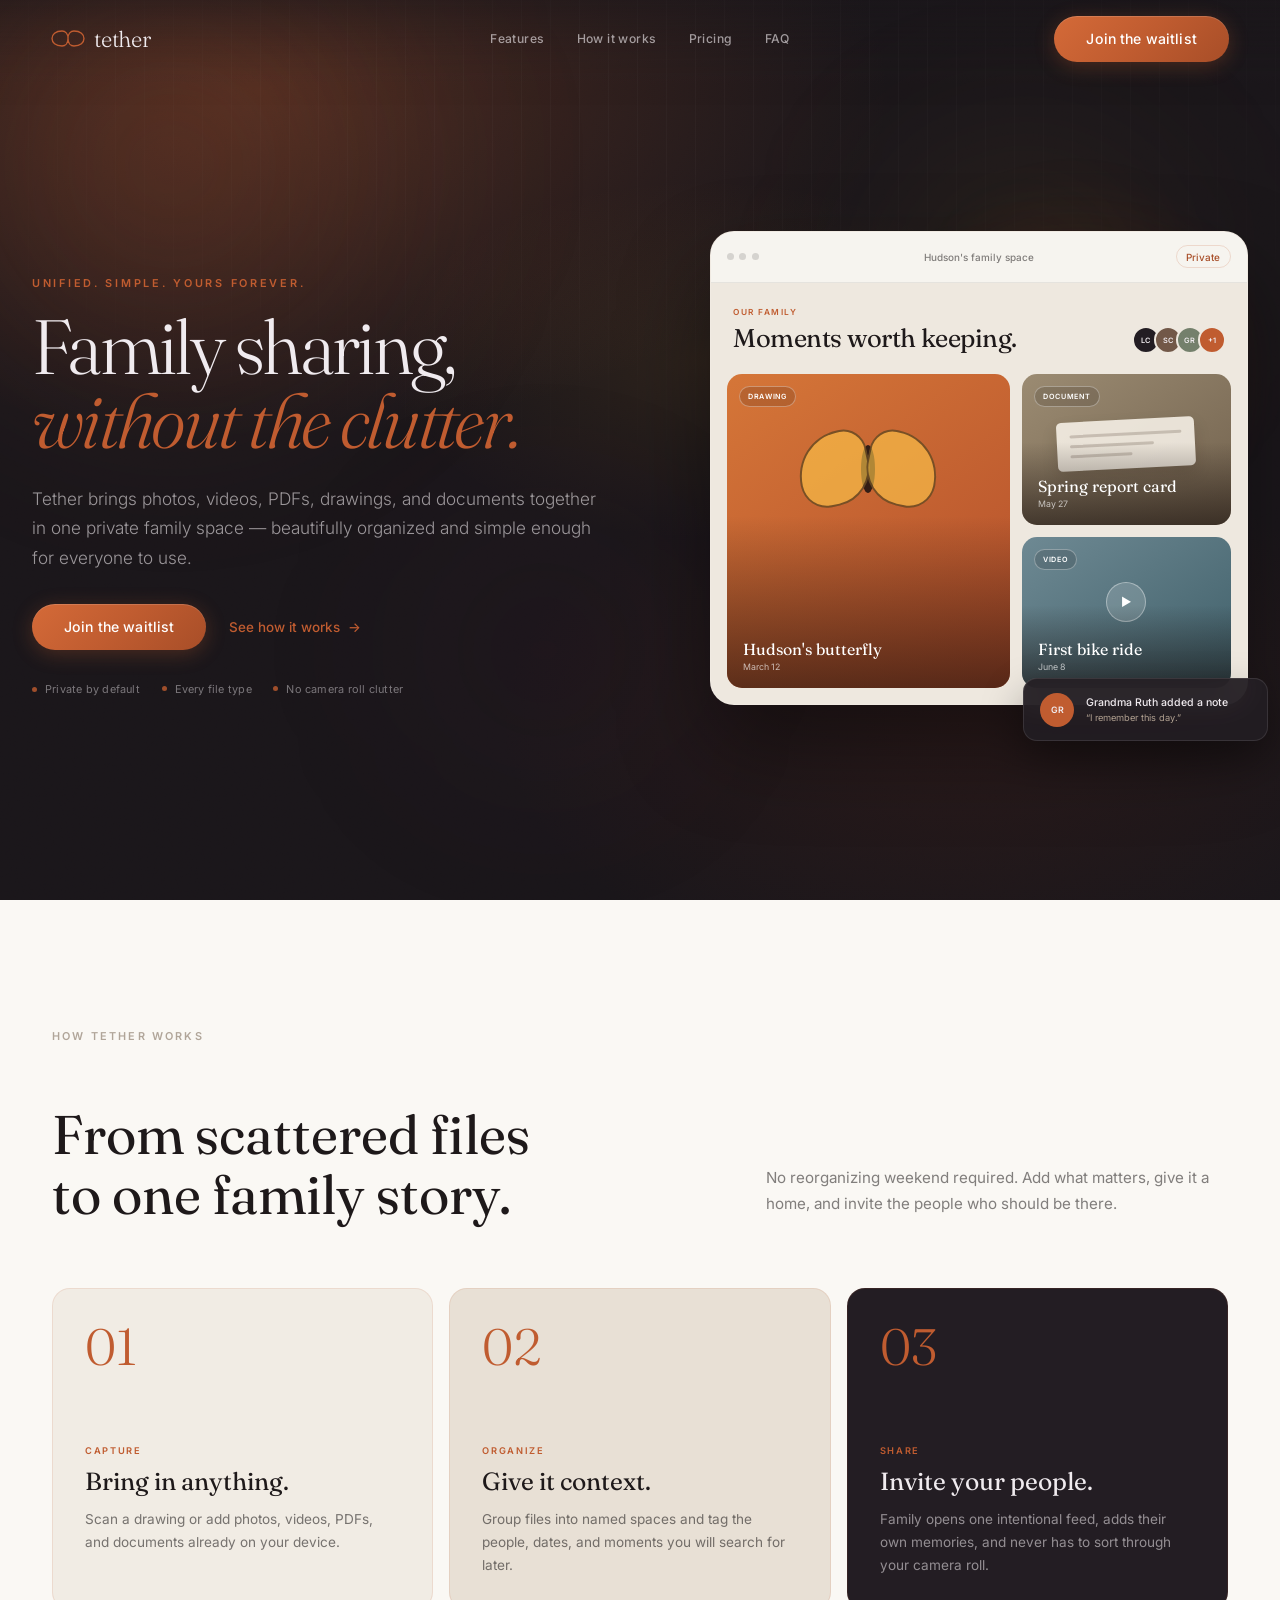
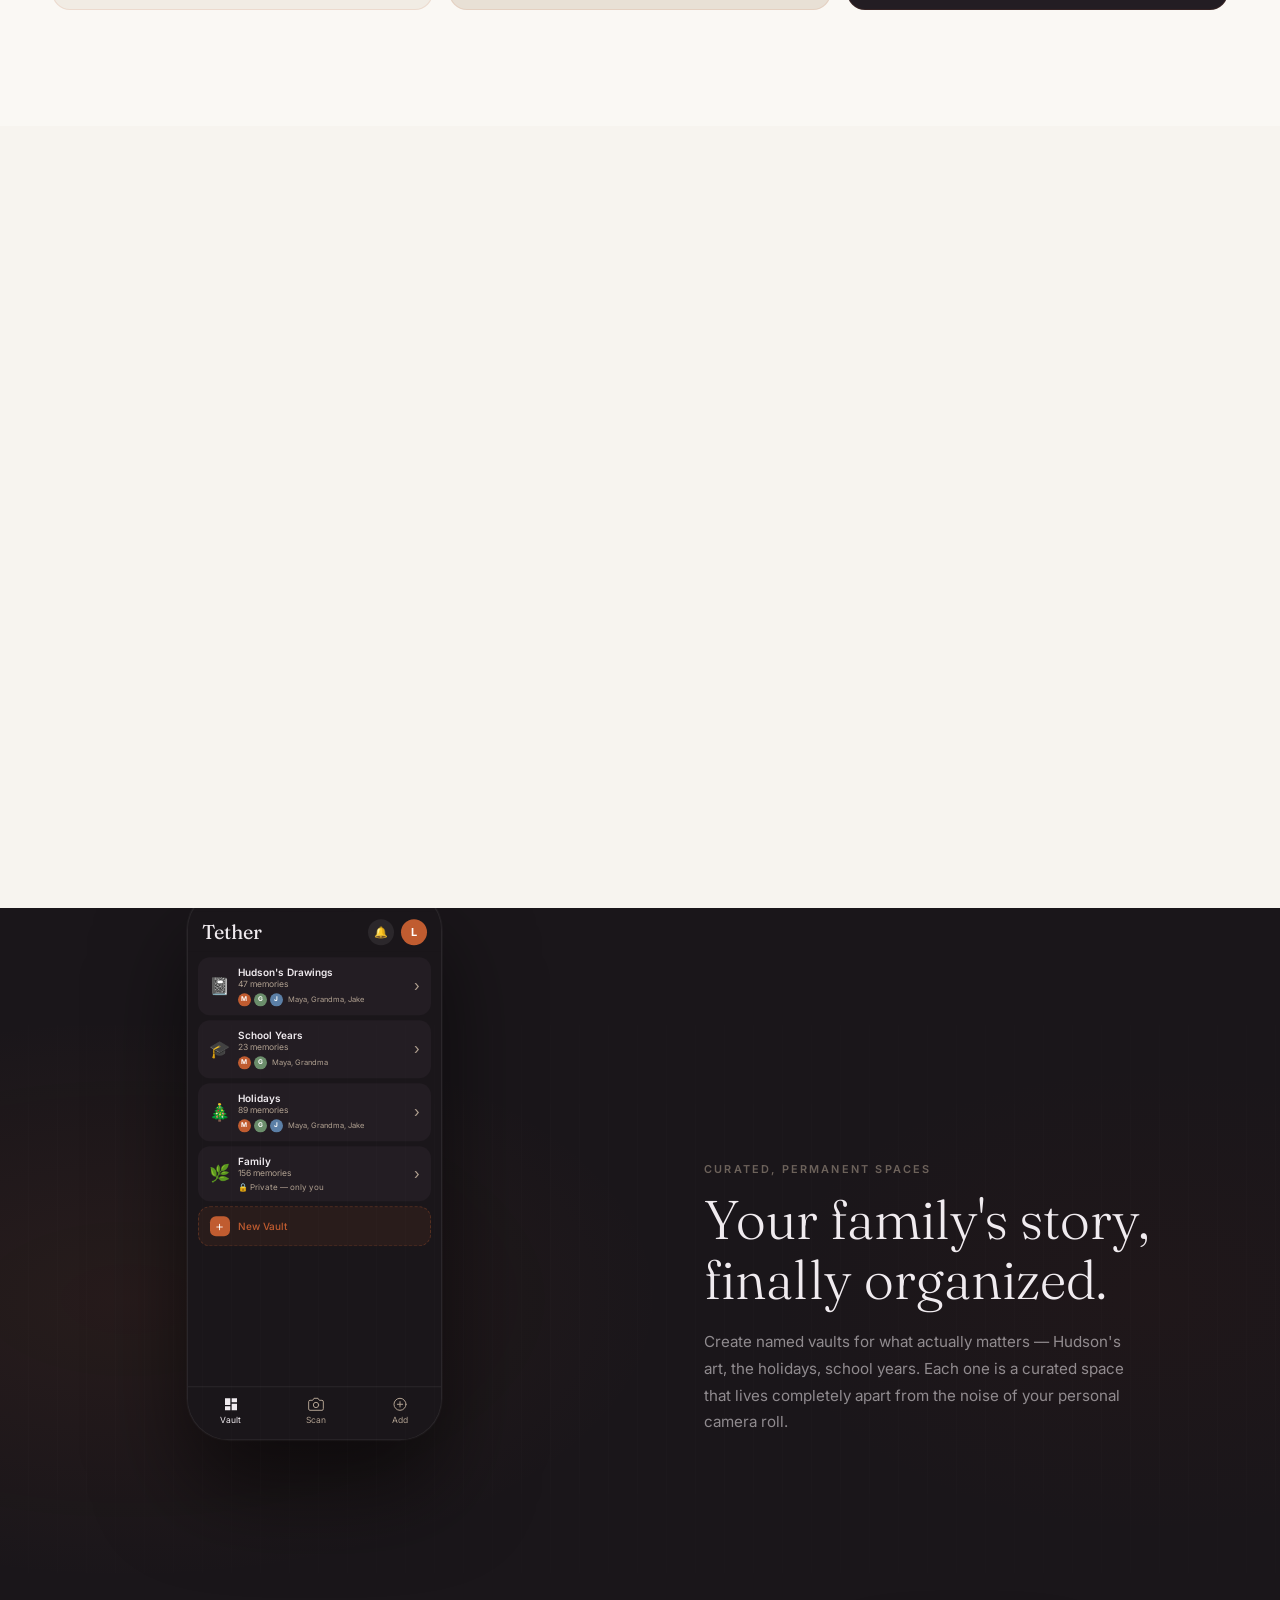
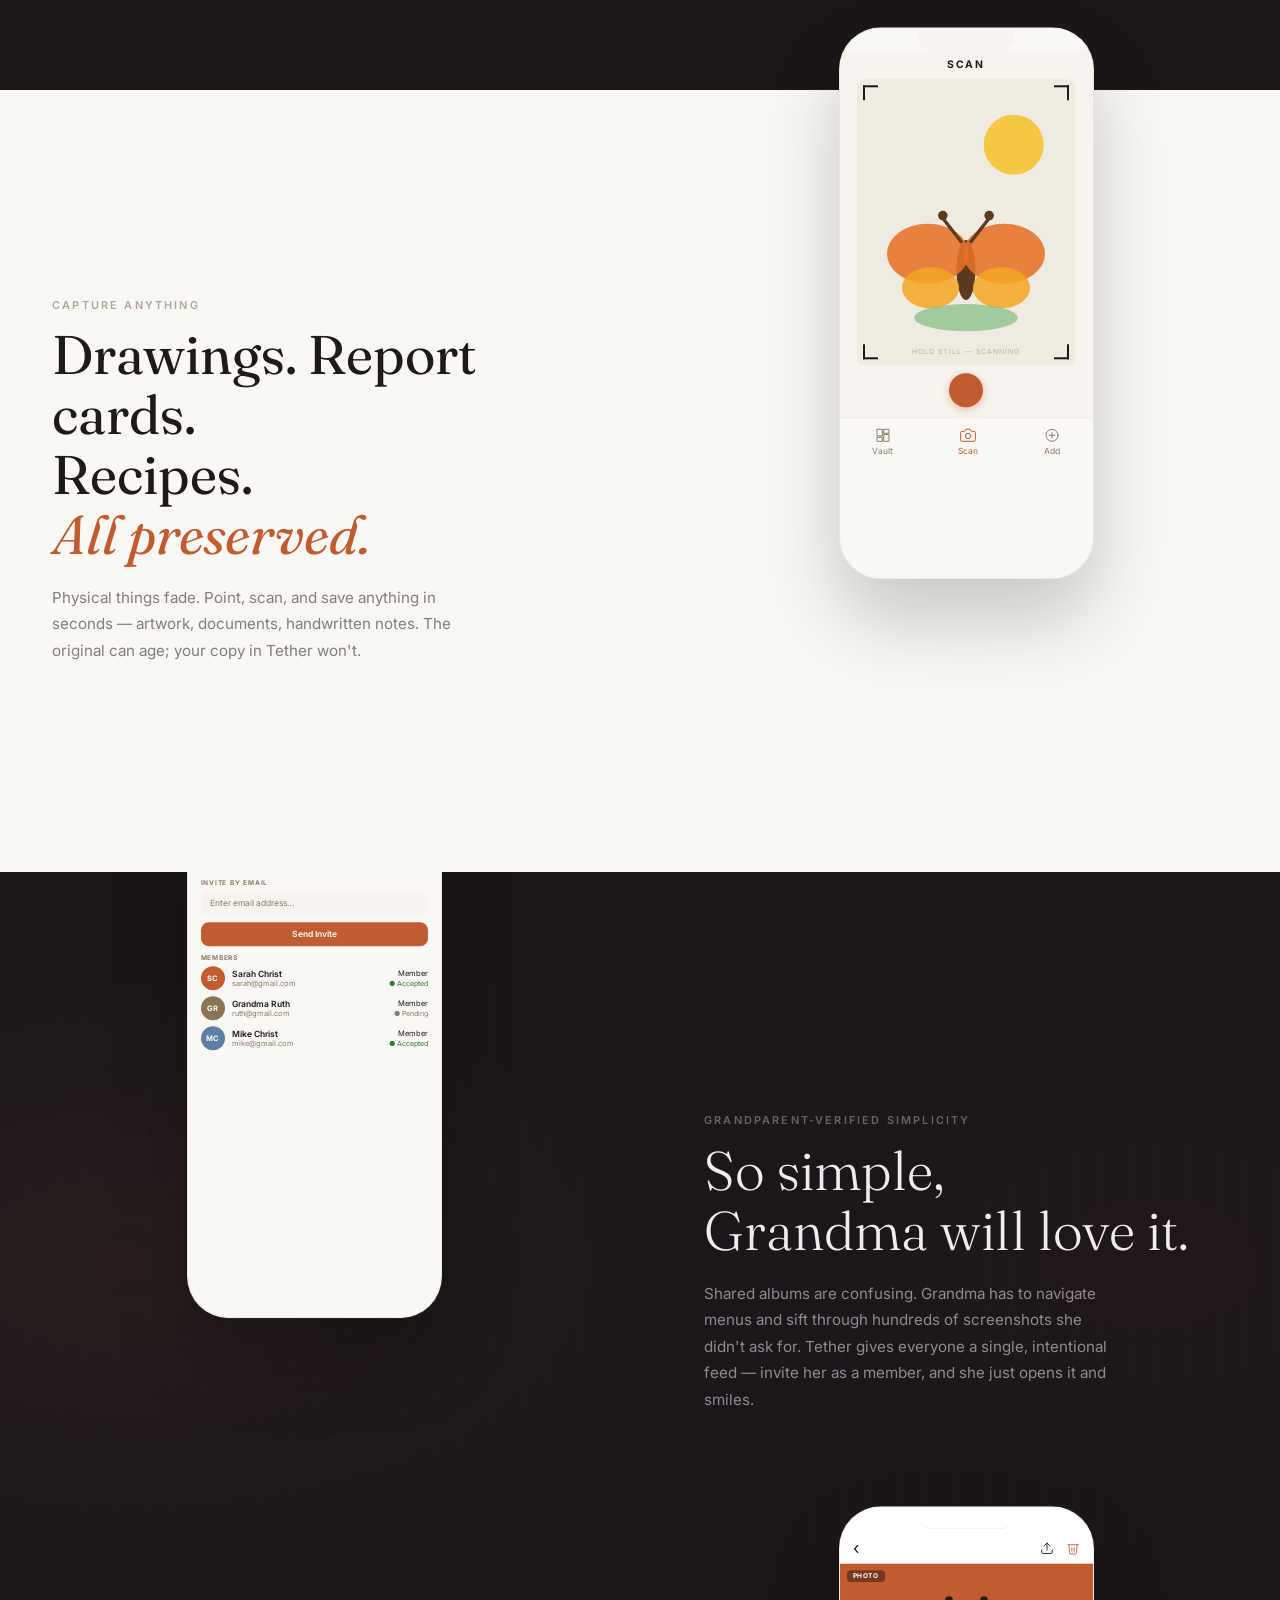
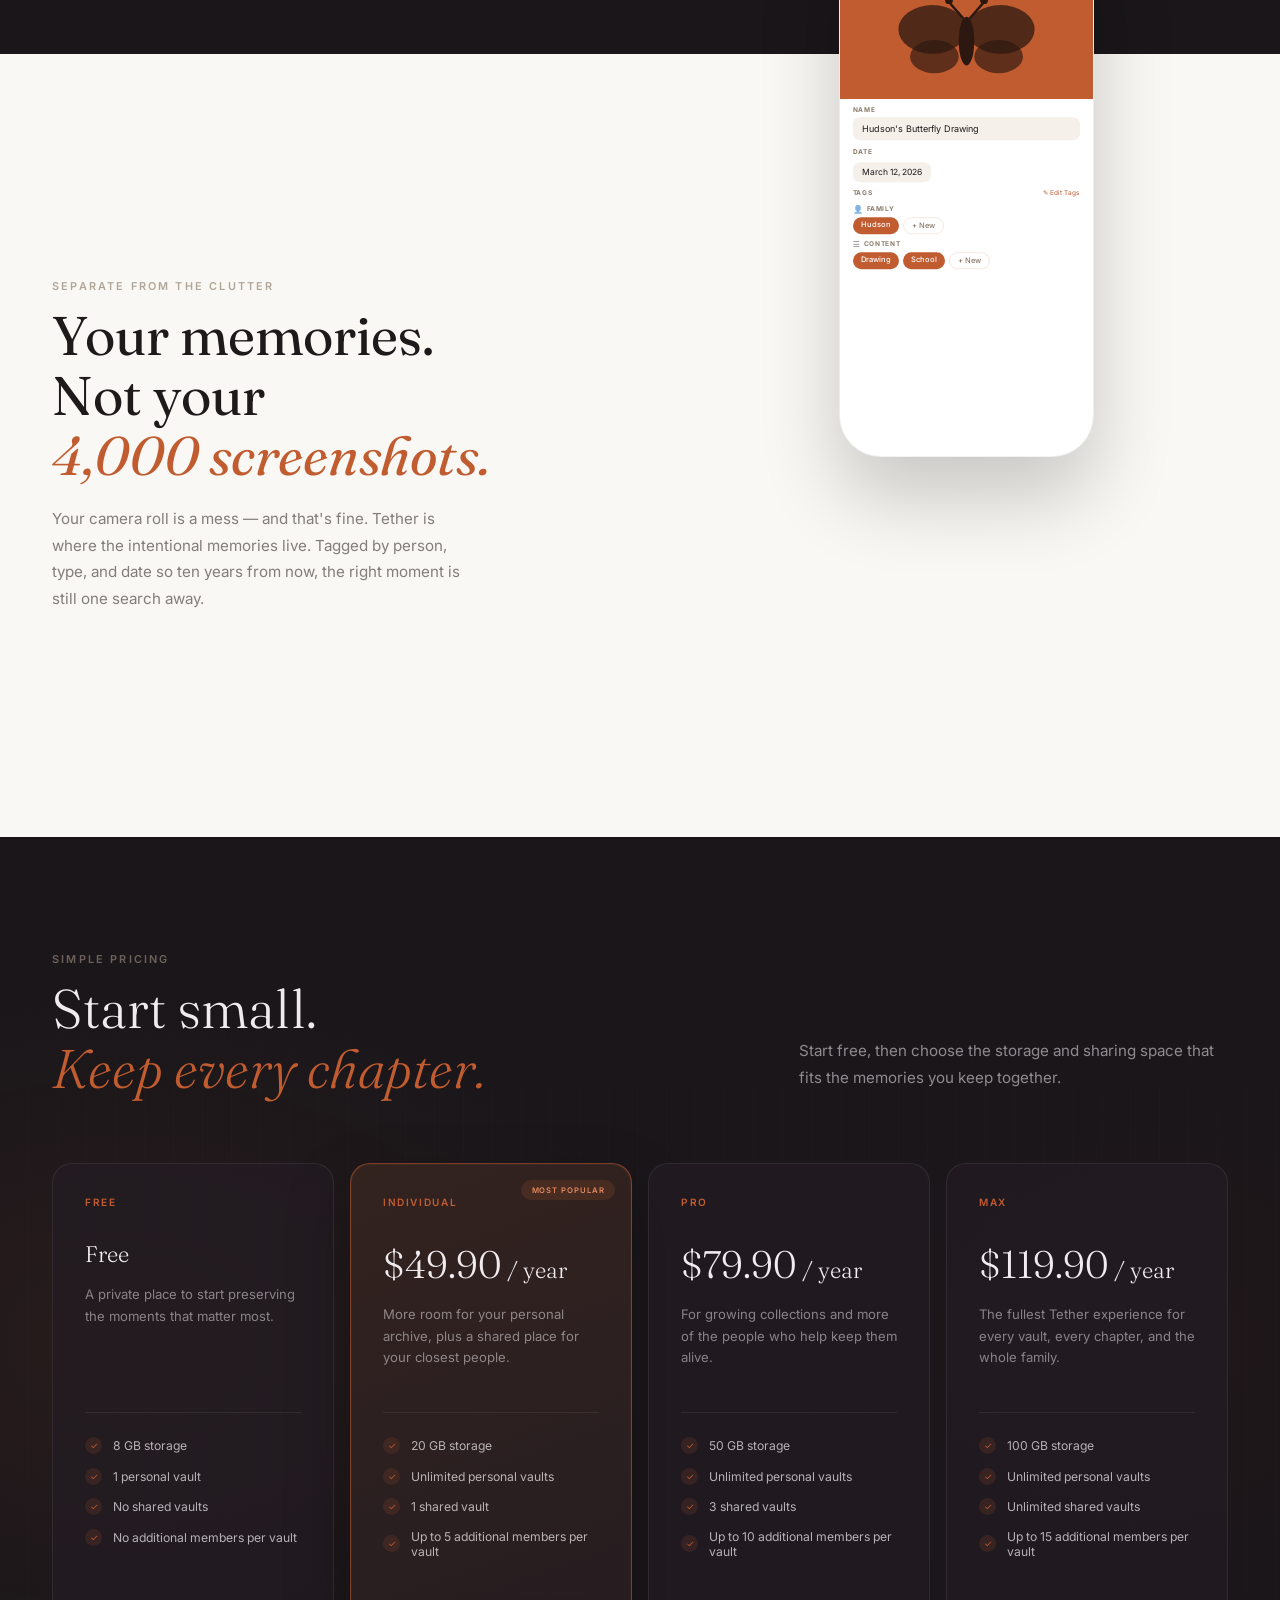
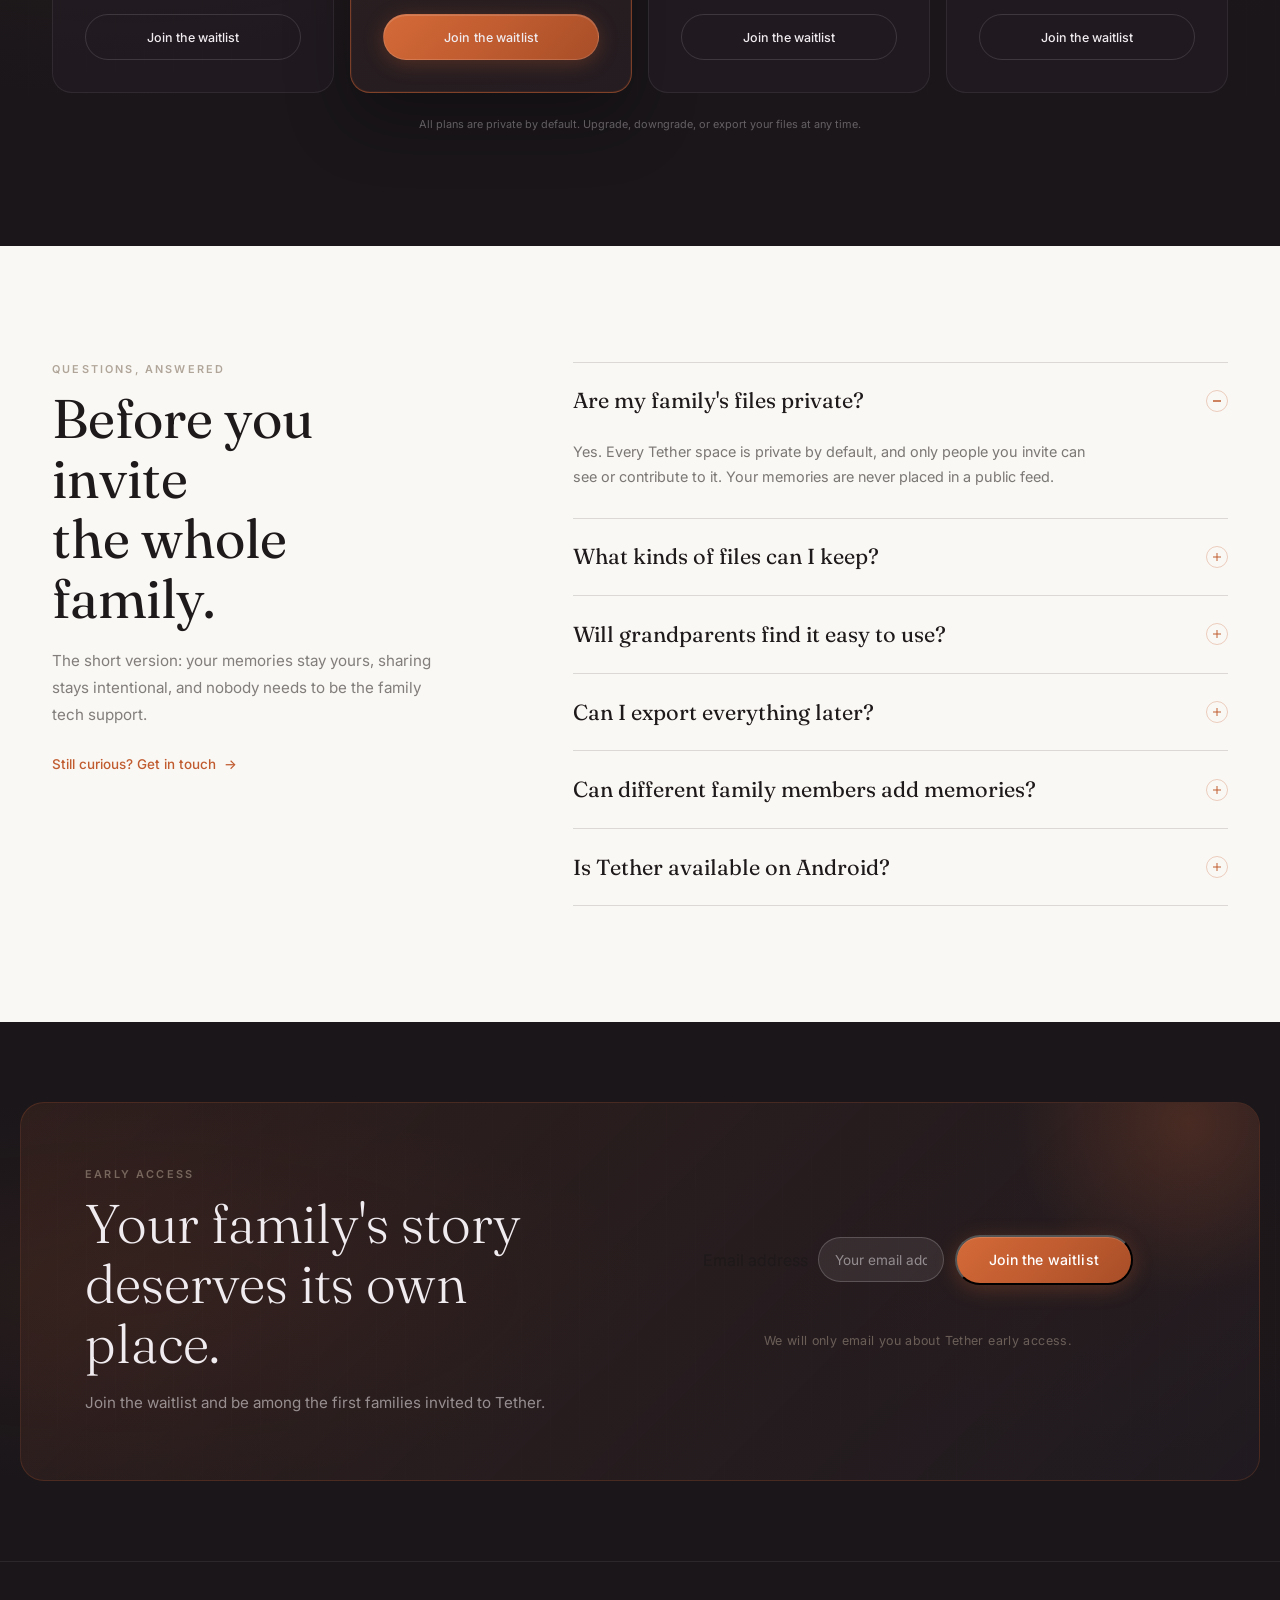
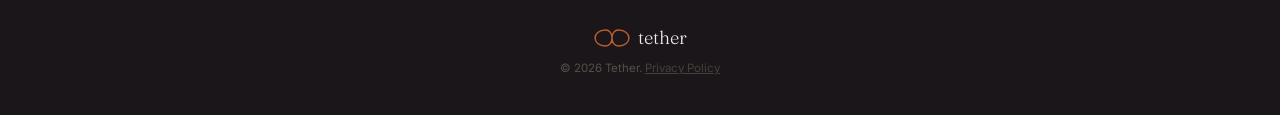
==== commit fc66b39d: "Changes" ====
--- a/index.html
+++ b/index.html
@@ -36,10 +36,7 @@
     <a href="#pricing">Pricing</a>
     <a href="#faq">FAQ</a>
   </div>
-  <a href="#" class="btn-cta nav-cta">
-    <svg width="15" height="15" viewBox="0 0 24 24" fill="currentColor" aria-hidden="true"><path d="M18.71 19.5c-.83 1.24-1.71 2.45-3.05 2.47-1.34.03-1.77-.79-3.29-.79-1.53 0-2 .77-3.27.82-1.31.05-2.3-1.32-3.14-2.53C4.25 17 2.94 12.45 4.7 9.39c.87-1.52 2.43-2.48 4.12-2.51 1.28-.02 2.5.87 3.29.87.78 0 2.26-1.07 3.8-.91.65.03 2.47.26 3.64 1.98-.09.06-2.17 1.28-2.15 3.81.03 3.02 2.65 4.03 2.68 4.04-.03.07-.42 1.44-1.38 2.83M13 3.5c.73-.83 1.94-1.46 2.94-1.5.13 1.17-.34 2.35-1.04 3.19-.69.85-1.83 1.51-2.95 1.42-.15-1.15.41-2.35 1.05-3.11z"/></svg>
-    App Store
-  </a>
+  <a href="#waitlist" class="btn-cta nav-cta">Join the waitlist</a>
 </nav>
 
 
@@ -58,10 +55,7 @@
         <h1 class="hero-heading">Family sharing,<br><em>without the clutter.</em></h1>
         <p class="hero-sub">Tether brings photos, videos, PDFs, drawings, and documents together in one private family space — beautifully organized and simple enough for everyone to use.</p>
         <div class="hero-actions">
-          <a href="#" class="btn-cta hero-btn">
-            <svg width="17" height="17" viewBox="0 0 24 24" fill="currentColor" aria-hidden="true"><path d="M18.71 19.5c-.83 1.24-1.71 2.45-3.05 2.47-1.34.03-1.77-.79-3.29-.79-1.53 0-2 .77-3.27.82-1.31.05-2.3-1.32-3.14-2.53C4.25 17 2.94 12.45 4.7 9.39c.87-1.52 2.43-2.48 4.12-2.51 1.28-.02 2.5.87 3.29.87.78 0 2.26-1.07 3.8-.91.65.03 2.47.26 3.64 1.98-.09.06-2.17 1.28-2.15 3.81.03 3.02 2.65 4.03 2.68 4.04-.03.07-.42 1.44-1.38 2.83M13 3.5c.73-.83 1.94-1.46 2.94-1.5.13 1.17-.34 2.35-1.04 3.19-.69.85-1.83 1.51-2.95 1.42-.15-1.15.41-2.35 1.05-3.11z"/></svg>
-            Download on the App Store
-          </a>
+          <a href="#waitlist" class="btn-cta hero-btn">Join the waitlist</a>
           <a href="#how-it-works" class="hero-link">See how it works <span aria-hidden="true">→</span></a>
         </div>
         <div class="hero-proof" aria-label="Tether highlights">
@@ -626,7 +620,7 @@
           <li>No shared vaults</li>
           <li>No additional members per vault</li>
         </ul>
-        <a href="#" class="pricing-button">Start for free</a>
+        <a href="#waitlist" class="pricing-button">Join the waitlist</a>
       </article>
 
       <article class="pricing-card pricing-card--featured reveal" style="transition-delay:.1s">
@@ -642,7 +636,7 @@
           <li>1 shared vault</li>
           <li>Up to 5 additional members per vault</li>
         </ul>
-        <a href="#" class="btn-cta pricing-primary">Choose Individual</a>
+        <a href="#waitlist" class="btn-cta pricing-primary">Join the waitlist</a>
       </article>
 
       <article class="pricing-card reveal" style="transition-delay:.2s">
@@ -657,7 +651,7 @@
           <li>3 shared vaults</li>
           <li>Up to 10 additional members per vault</li>
         </ul>
-        <a href="#" class="pricing-button">Choose Pro</a>
+        <a href="#waitlist" class="pricing-button">Join the waitlist</a>
       </article>
 
       <article class="pricing-card reveal" style="transition-delay:.3s">
@@ -672,7 +666,7 @@
           <li>Unlimited shared vaults</li>
           <li>Up to 15 additional members per vault</li>
         </ul>
-        <a href="#" class="pricing-button">Choose Max</a>
+        <a href="#waitlist" class="pricing-button">Join the waitlist</a>
       </article>
     </div>
     <p class="pricing-note">All plans are private by default. Upgrade, downgrade, or export your files at any time.</p>
@@ -743,19 +737,27 @@
 <!-- ══════════════════════════════════════
      CLOSING INVITATION
 ══════════════════════════════════════ -->
-<section class="closing-section dark-section">
+<section class="closing-section dark-section" id="waitlist">
   <div class="container closing-card reveal">
     <div>
-      <p class="eyebrow light-eye">MAKE SPACE FOR WHAT MATTERS</p>
+      <p class="eyebrow light-eye">EARLY ACCESS</p>
       <h2 class="display-light">Your family's story<br>deserves its own place.</h2>
-      <p class="body-light">Start with the memories already on your phone. Tether will help you keep the story without keeping the clutter.</p>
+      <p class="body-light">Join the waitlist and be among the first families invited to Tether.</p>
     </div>
     <div class="closing-action">
-      <a href="#" class="btn-cta closing-button">
-        <svg width="17" height="17" viewBox="0 0 24 24" fill="currentColor" aria-hidden="true"><path d="M18.71 19.5c-.83 1.24-1.71 2.45-3.05 2.47-1.34.03-1.77-.79-3.29-.79-1.53 0-2 .77-3.27.82-1.31.05-2.3-1.32-3.14-2.53C4.25 17 2.94 12.45 4.7 9.39c.87-1.52 2.43-2.48 4.12-2.51 1.28-.02 2.5.87 3.29.87.78 0 2.26-1.07 3.8-.91.65.03 2.47.26 3.64 1.98-.09.06-2.17 1.28-2.15 3.81.03 3.02 2.65 4.03 2.68 4.04-.03.07-.42 1.44-1.38 2.83M13 3.5c.73-.83 1.94-1.46 2.94-1.5.13 1.17-.34 2.35-1.04 3.19-.69.85-1.83 1.51-2.95 1.42-.15-1.15.41-2.35 1.05-3.11z"/></svg>
-        Download on the App Store
-      </a>
-      <p class="cta-fine">Your family's memories, beautifully kept.</p>
+      <form class="waitlist-form" id="waitlist-form" action="https://formspree.io/f/mzdnojwy" method="POST">
+        <label class="sr-only" for="waitlist-email">Email address</label>
+        <input id="waitlist-email" name="email" type="email" autocomplete="email" inputmode="email" placeholder="Your email address" required />
+        <!-- Formspree silently discards submissions that fill this bot-only field. -->
+        <div class="waitlist-honeypot" aria-hidden="true">
+          <label for="waitlist-website">Leave this field empty</label>
+          <input id="waitlist-website" name="_gotcha" type="text" tabindex="-1" autocomplete="off" />
+        </div>
+        <input name="_subject" type="hidden" value="New Tether waitlist signup" />
+        <button class="btn-cta closing-button" type="submit">Join the waitlist</button>
+      </form>
+      <p class="waitlist-feedback" id="waitlist-feedback" aria-live="polite"></p>
+      <p class="cta-fine">We will only email you about Tether early access.</p>
     </div>
   </div>
 </section>
--- a/styles.css
+++ b/styles.css
@@ -2552,8 +2552,6 @@
 .faq-intro {
 
   align-self: start;
-  position: sticky;
-  top: 8rem;
 
 }
 
@@ -2707,8 +2705,85 @@
 .closing-action {
 
   display: flex;
+  flex-direction: column;
   align-items: center;
-  flex-direction: column;
+
+}
+
+.waitlist-form {
+
+  display: flex;
+  width: min(100%, 430px);
+  align-items: center;
+  gap: .65rem;
+
+}
+
+.waitlist-form input {
+
+  min-width: 0;
+  flex: 1;
+  padding: .85rem 1rem;
+  border: 1px solid rgba(240, 235, 239, .2);
+  border-radius: 100px;
+  outline: none;
+  background: rgba(255, 255, 255, .08);
+  color: var(--text-light);
+  font-family: var(--sans);
+  font-size: .85rem;
+
+}
+
+.waitlist-form input::placeholder {
+
+  color: rgba(240, 235, 239, .5);
+
+}
+
+.waitlist-form input:focus {
+
+  border-color: var(--accent);
+  box-shadow: 0 0 0 3px rgba(192, 92, 48, .18);
+
+}
+
+.waitlist-honeypot {
+
+  position: absolute;
+  width: 1px;
+  height: 1px;
+  overflow: hidden;
+  clip: rect(0 0 0 0);
+  clip-path: inset(50%);
+  white-space: nowrap;
+
+}
+
+.waitlist-form .closing-button {
+
+  white-space: nowrap;
+
+}
+
+.waitlist-feedback {
+
+  min-height: 1.25rem;
+  margin-top: .8rem;
+  color: var(--text-dim);
+  font-size: .78rem;
+  text-align: center;
+
+}
+
+.waitlist-feedback.is-success {
+
+  color: #E8B17B;
+
+}
+
+.waitlist-feedback.is-error {
+
+  color: #F0B1A0;
 
 }
 
@@ -2862,6 +2937,12 @@
 
   }
 
+  .waitlist-feedback {
+
+    text-align: left;
+
+  }
+
 }
 
 @media (max-width: 560px) {
@@ -2965,6 +3046,19 @@
     border-right: 0;
     border-left: 0;
     border-radius: 0;
+
+  }
+
+  .waitlist-form {
+
+    align-items: stretch;
+    flex-direction: column;
+
+  }
+
+  .waitlist-form .closing-button {
+
+    width: 100%;
 
   }
 
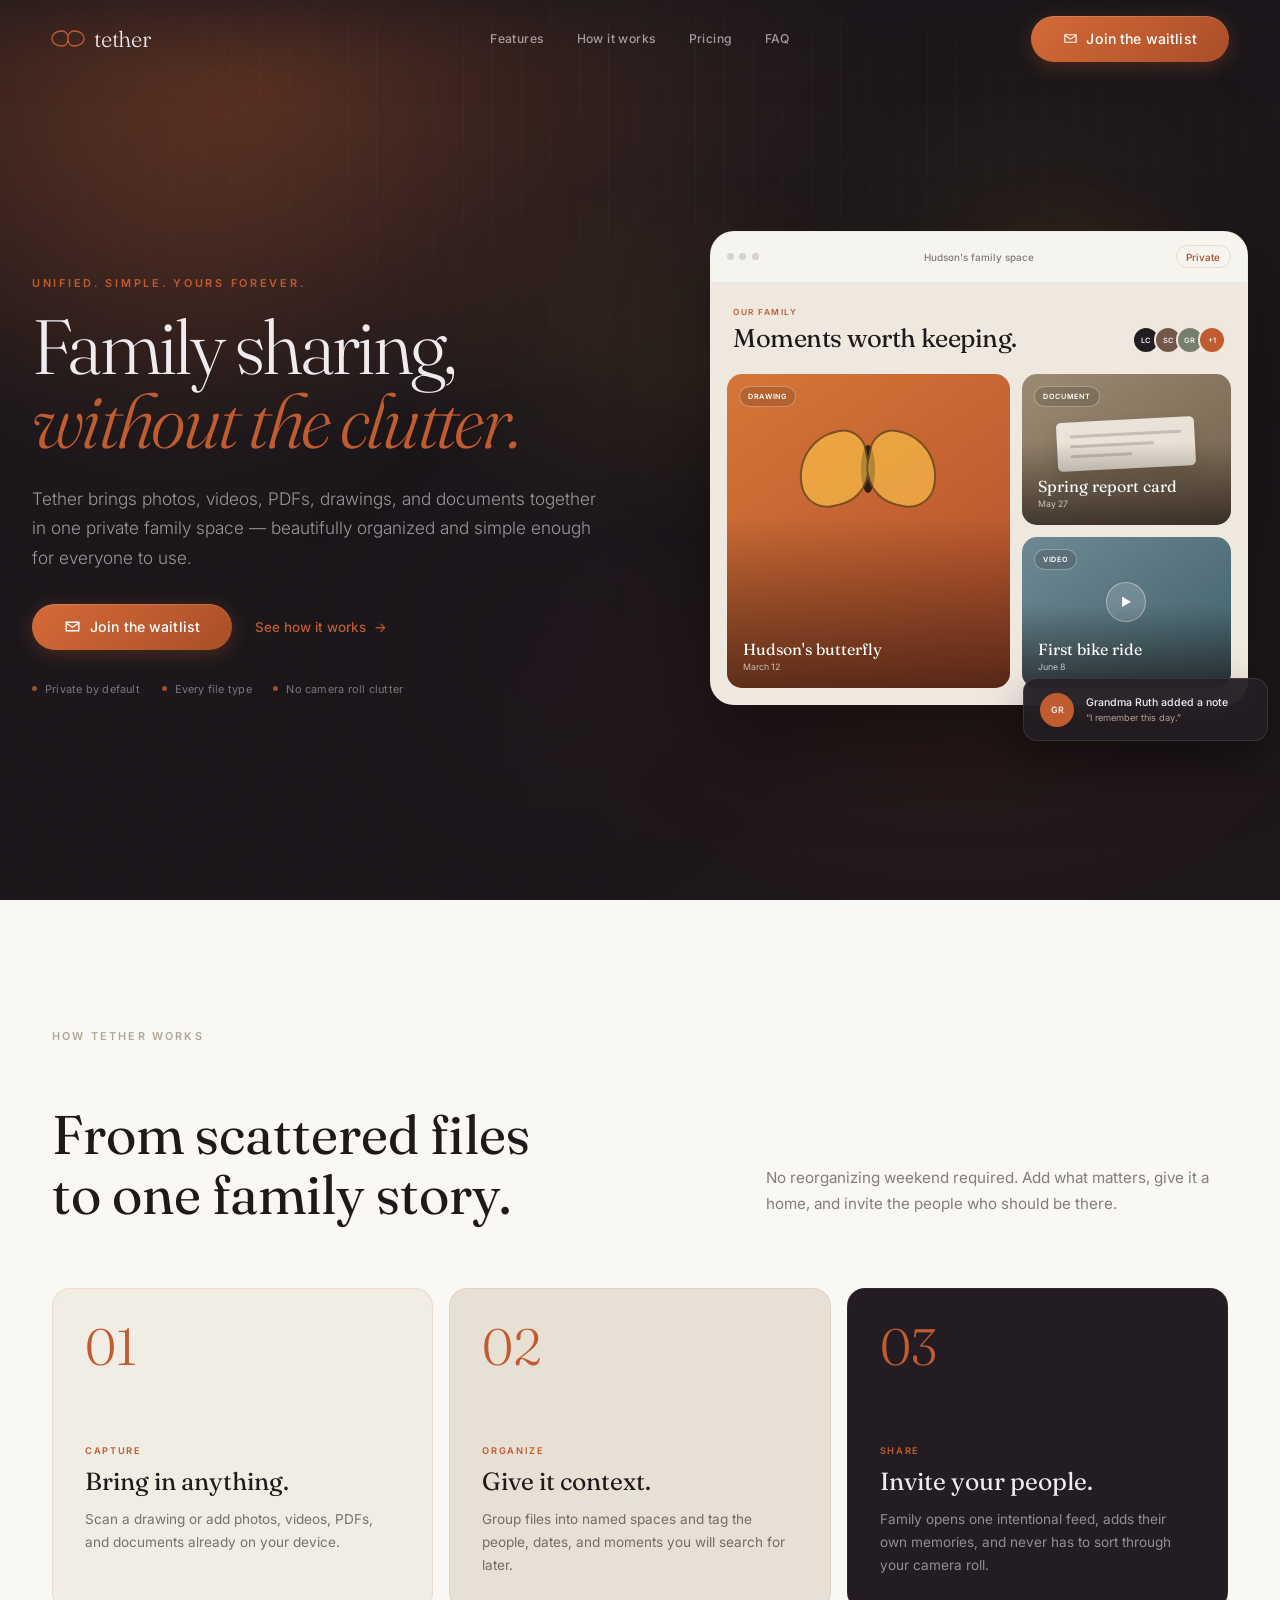
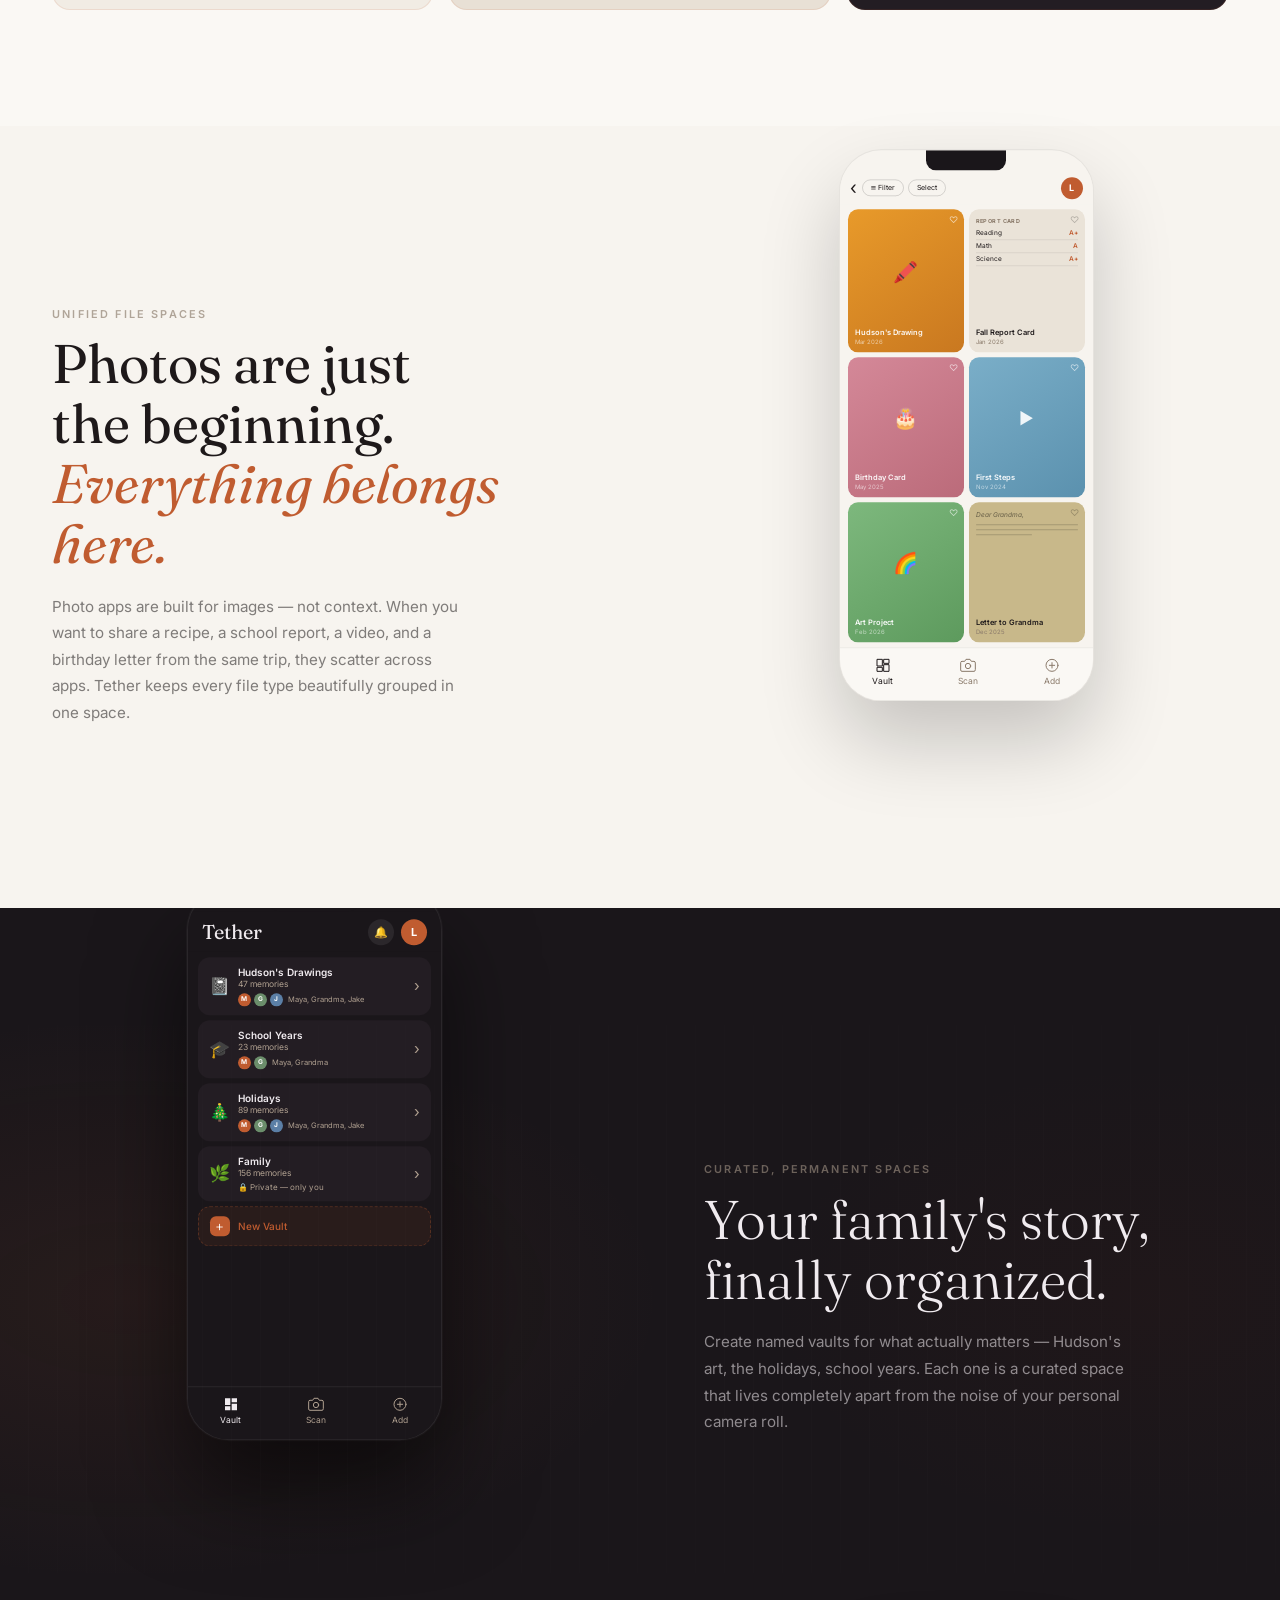
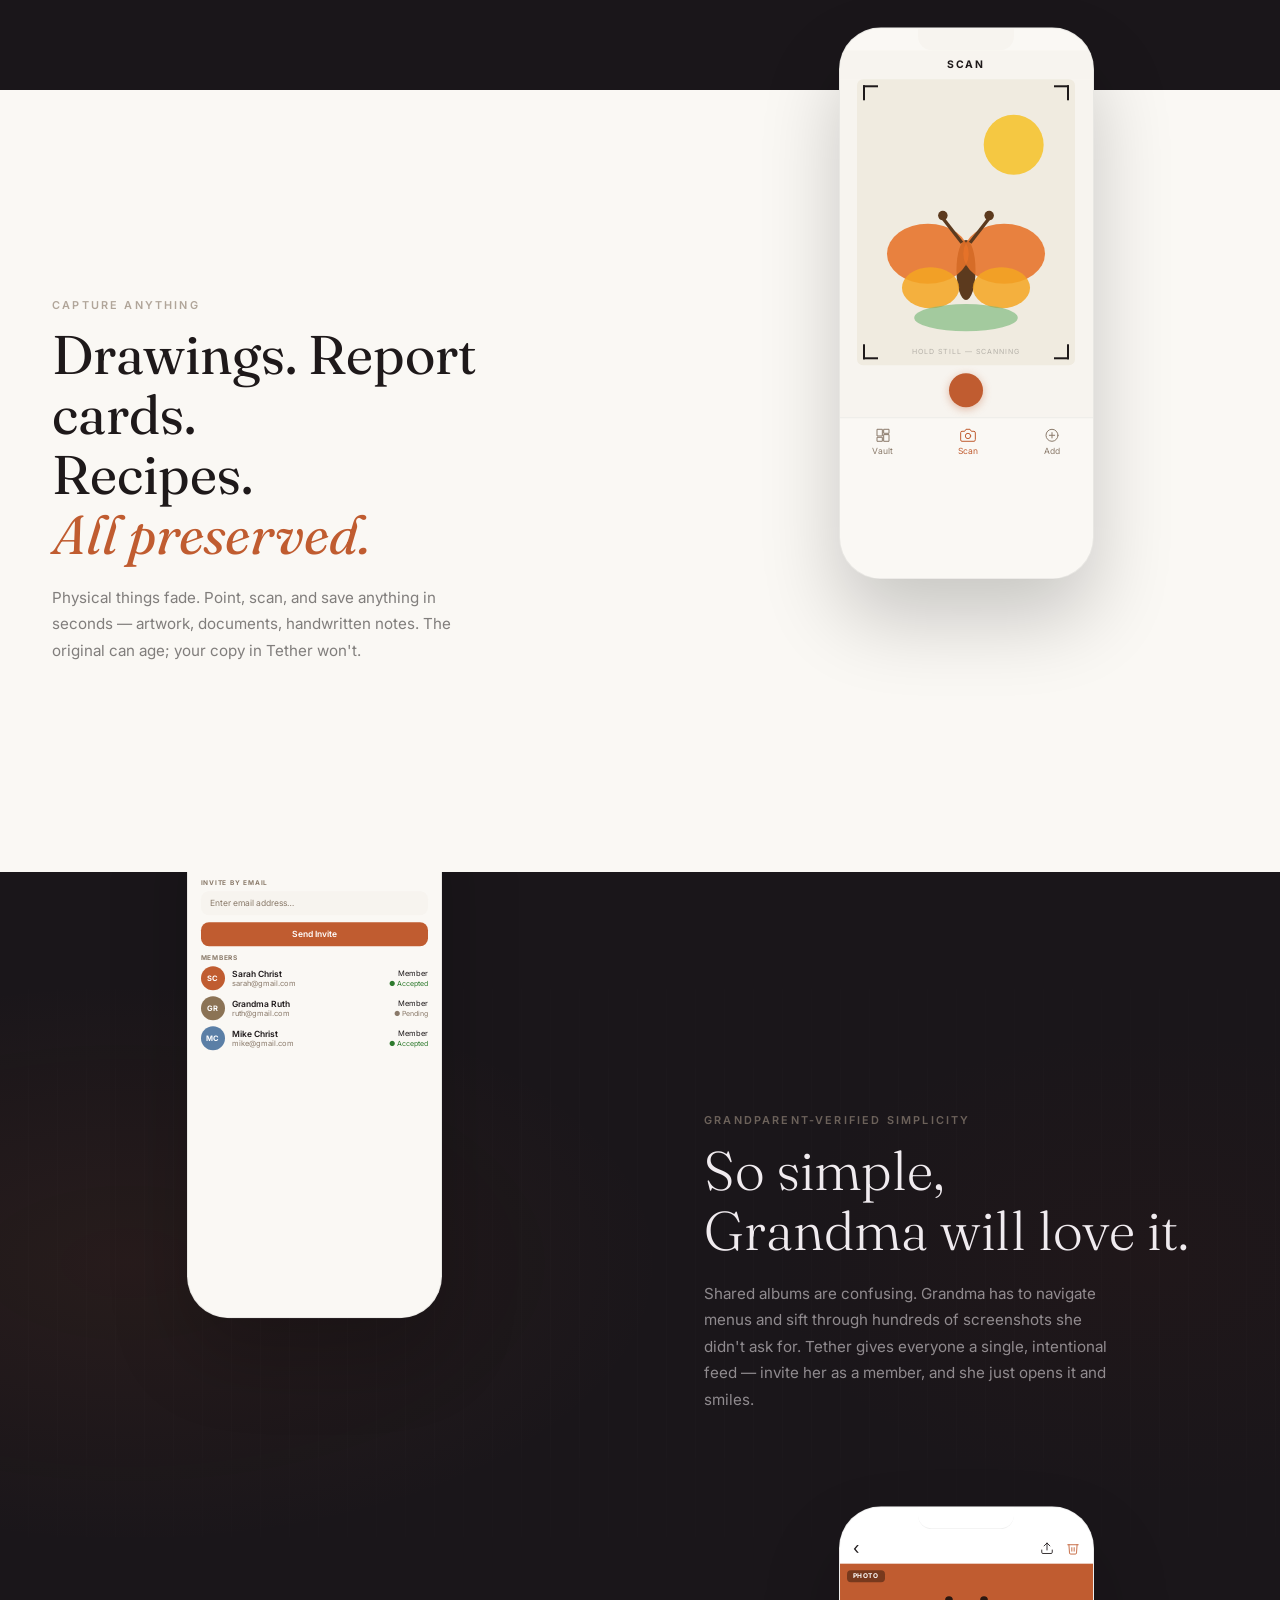
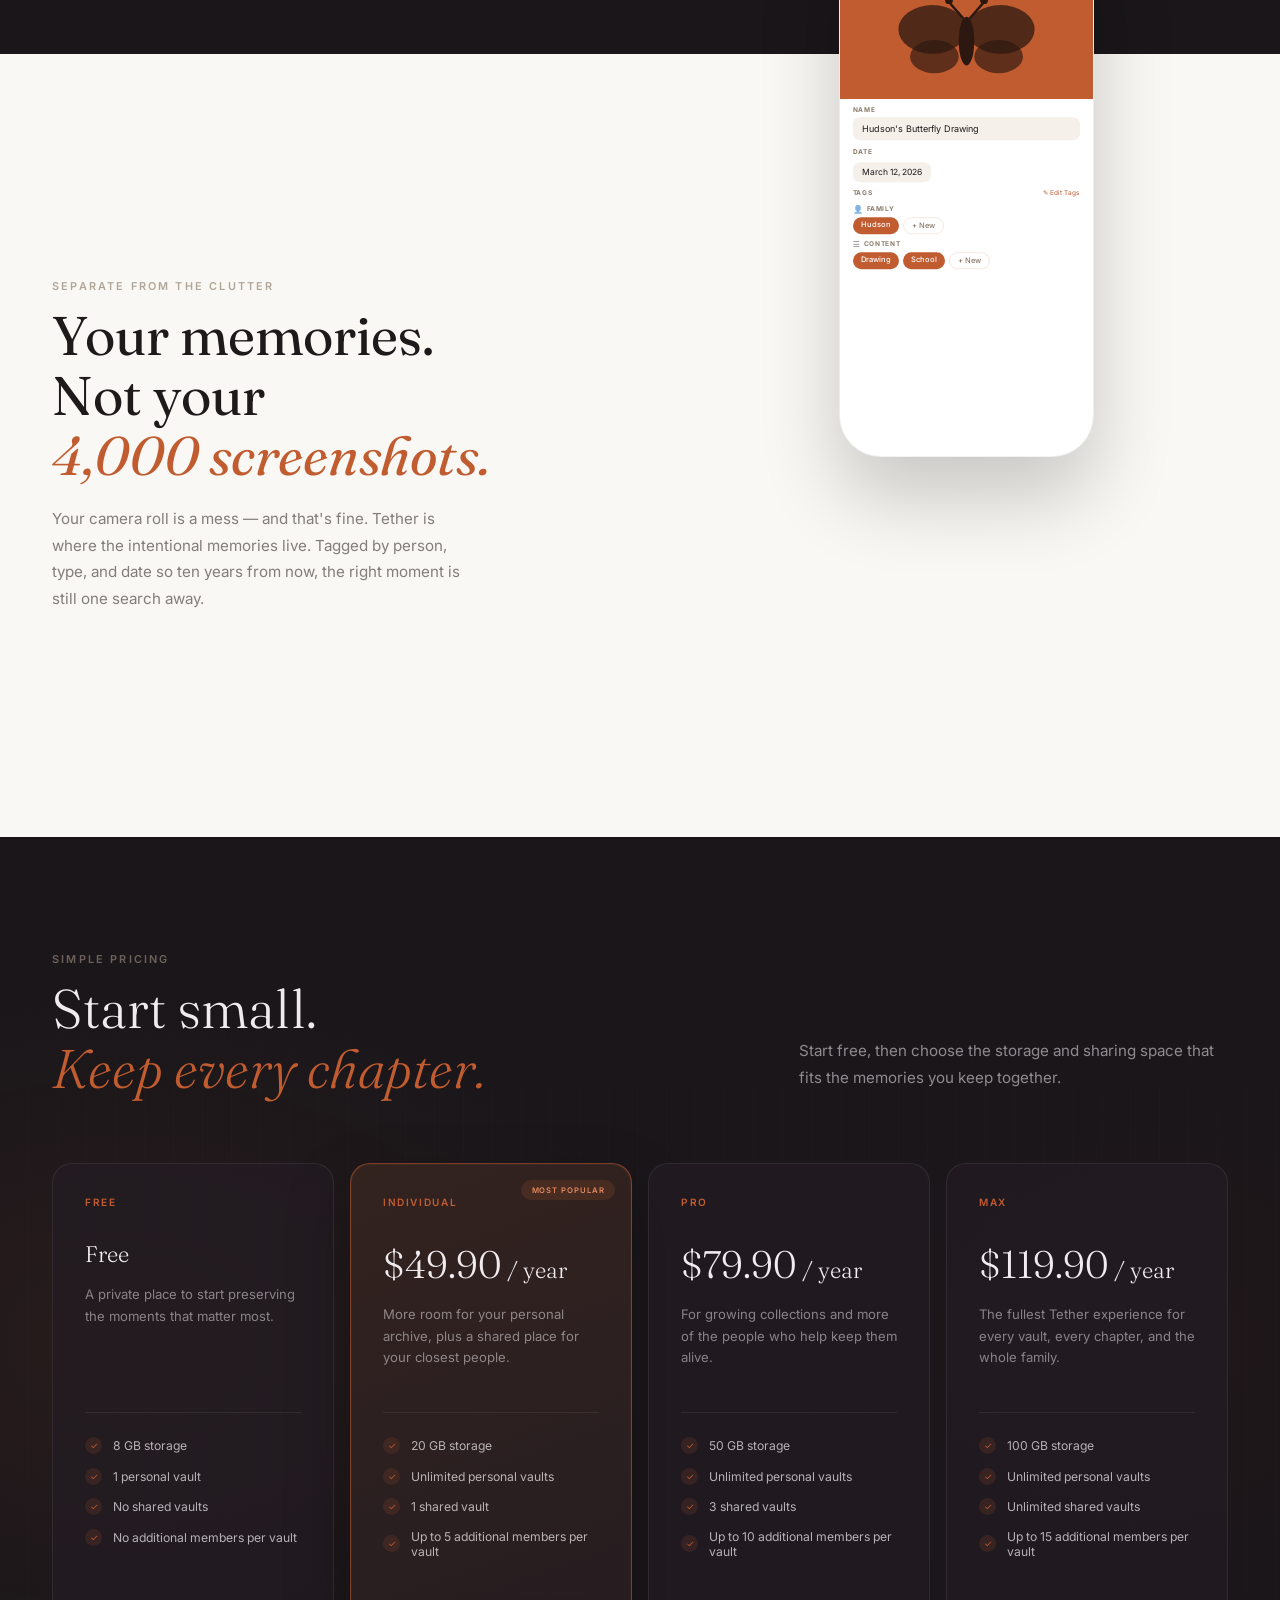
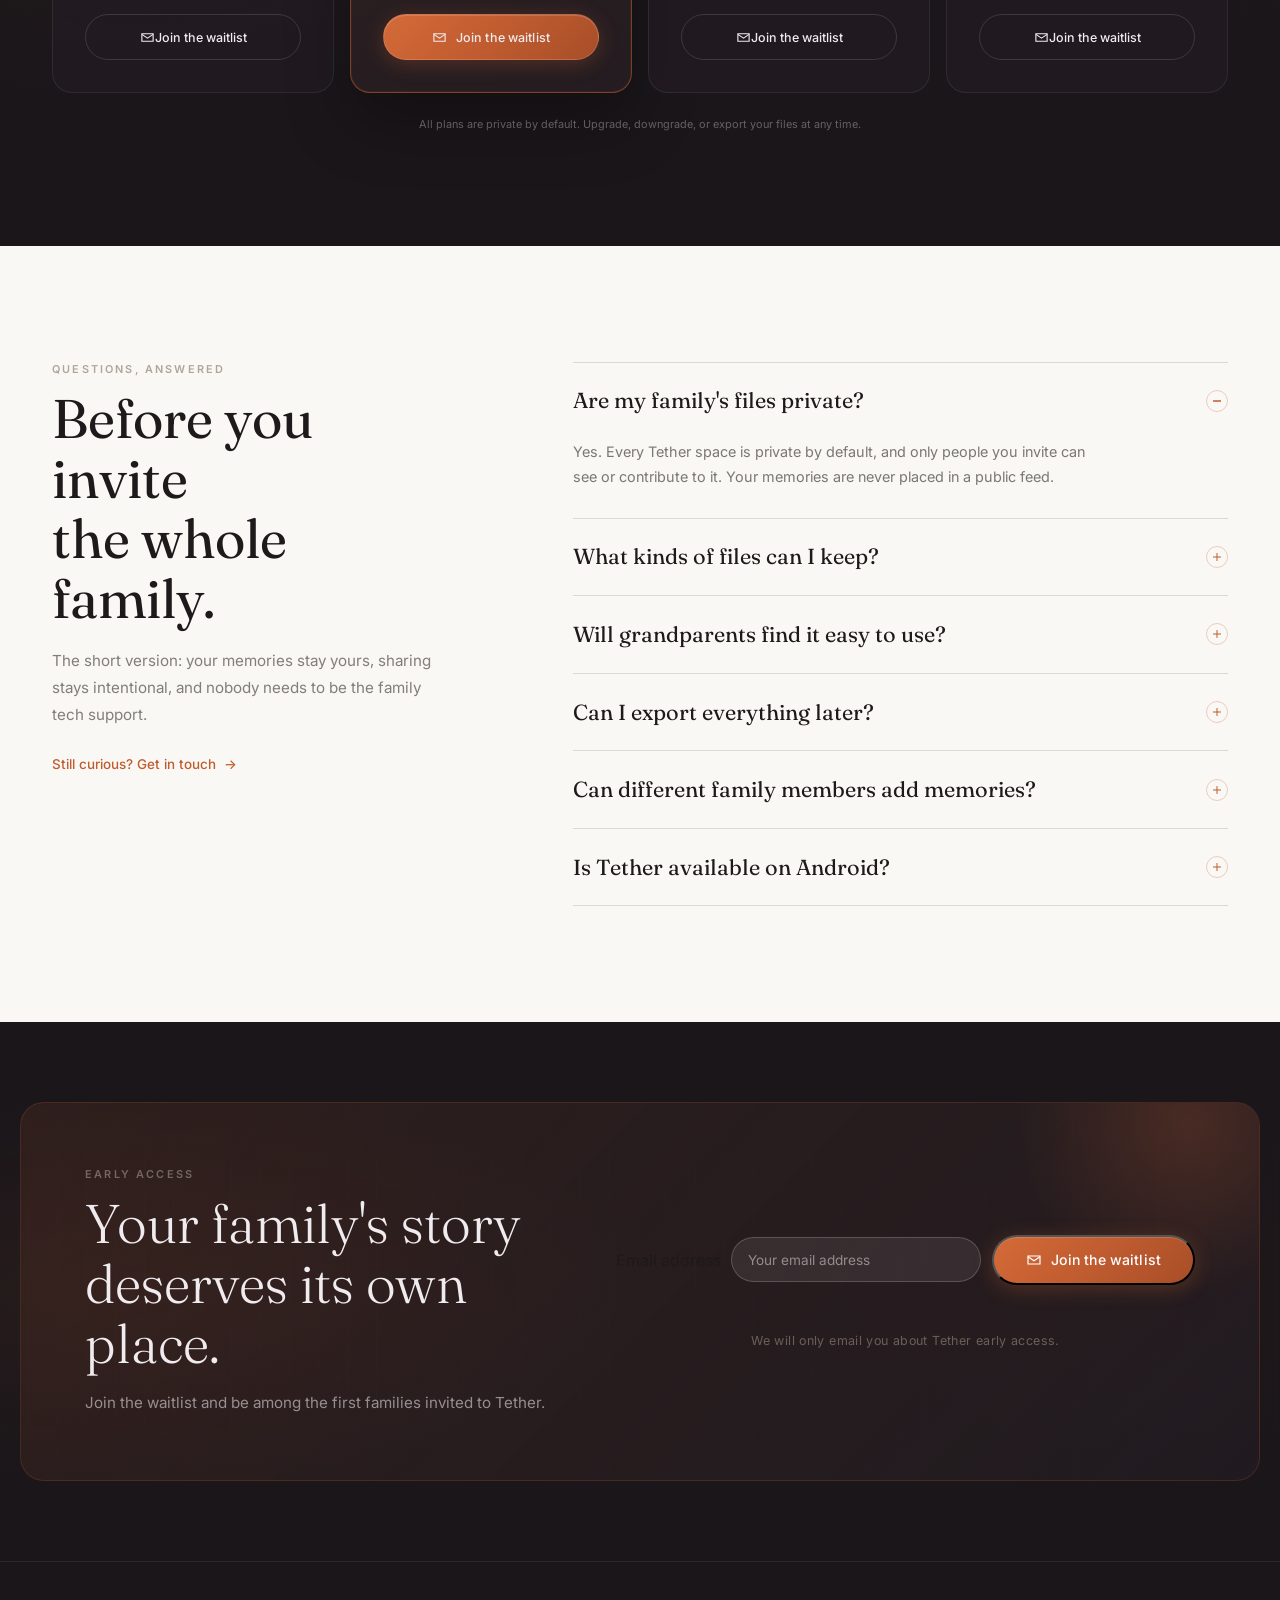
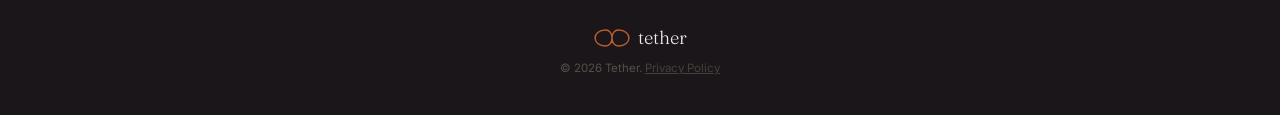
==== commit 3e13b7ef: "waitlist icon" ====
--- a/index.html
+++ b/index.html
@@ -36,7 +36,7 @@
     <a href="#pricing">Pricing</a>
     <a href="#faq">FAQ</a>
   </div>
-  <a href="#waitlist" class="btn-cta nav-cta">Join the waitlist</a>
+  <a href="#waitlist" class="btn-cta nav-cta"><svg class="waitlist-icon" width="15" height="15" viewBox="0 0 24 24" fill="none" stroke="currentColor" stroke-width="1.8" aria-hidden="true"><path d="M3 6h18v12H3z"/><path d="m3 7 9 6 9-6"/></svg>Join the waitlist</a>
 </nav>
 
 
@@ -55,7 +55,7 @@
         <h1 class="hero-heading">Family sharing,<br><em>without the clutter.</em></h1>
         <p class="hero-sub">Tether brings photos, videos, PDFs, drawings, and documents together in one private family space — beautifully organized and simple enough for everyone to use.</p>
         <div class="hero-actions">
-          <a href="#waitlist" class="btn-cta hero-btn">Join the waitlist</a>
+          <a href="#waitlist" class="btn-cta hero-btn"><svg class="waitlist-icon" width="17" height="17" viewBox="0 0 24 24" fill="none" stroke="currentColor" stroke-width="1.8" aria-hidden="true"><path d="M3 6h18v12H3z"/><path d="m3 7 9 6 9-6"/></svg>Join the waitlist</a>
           <a href="#how-it-works" class="hero-link">See how it works <span aria-hidden="true">→</span></a>
         </div>
         <div class="hero-proof" aria-label="Tether highlights">
@@ -620,7 +620,7 @@
           <li>No shared vaults</li>
           <li>No additional members per vault</li>
         </ul>
-        <a href="#waitlist" class="pricing-button">Join the waitlist</a>
+        <a href="#waitlist" class="pricing-button"><svg class="waitlist-icon" width="15" height="15" viewBox="0 0 24 24" fill="none" stroke="currentColor" stroke-width="1.8" aria-hidden="true"><path d="M3 6h18v12H3z"/><path d="m3 7 9 6 9-6"/></svg>Join the waitlist</a>
       </article>
 
       <article class="pricing-card pricing-card--featured reveal" style="transition-delay:.1s">
@@ -636,7 +636,7 @@
           <li>1 shared vault</li>
           <li>Up to 5 additional members per vault</li>
         </ul>
-        <a href="#waitlist" class="btn-cta pricing-primary">Join the waitlist</a>
+        <a href="#waitlist" class="btn-cta pricing-primary"><svg class="waitlist-icon" width="15" height="15" viewBox="0 0 24 24" fill="none" stroke="currentColor" stroke-width="1.8" aria-hidden="true"><path d="M3 6h18v12H3z"/><path d="m3 7 9 6 9-6"/></svg>Join the waitlist</a>
       </article>
 
       <article class="pricing-card reveal" style="transition-delay:.2s">
@@ -651,7 +651,7 @@
           <li>3 shared vaults</li>
           <li>Up to 10 additional members per vault</li>
         </ul>
-        <a href="#waitlist" class="pricing-button">Join the waitlist</a>
+        <a href="#waitlist" class="pricing-button"><svg class="waitlist-icon" width="15" height="15" viewBox="0 0 24 24" fill="none" stroke="currentColor" stroke-width="1.8" aria-hidden="true"><path d="M3 6h18v12H3z"/><path d="m3 7 9 6 9-6"/></svg>Join the waitlist</a>
       </article>
 
       <article class="pricing-card reveal" style="transition-delay:.3s">
@@ -666,7 +666,7 @@
           <li>Unlimited shared vaults</li>
           <li>Up to 15 additional members per vault</li>
         </ul>
-        <a href="#waitlist" class="pricing-button">Join the waitlist</a>
+        <a href="#waitlist" class="pricing-button"><svg class="waitlist-icon" width="15" height="15" viewBox="0 0 24 24" fill="none" stroke="currentColor" stroke-width="1.8" aria-hidden="true"><path d="M3 6h18v12H3z"/><path d="m3 7 9 6 9-6"/></svg>Join the waitlist</a>
       </article>
     </div>
     <p class="pricing-note">All plans are private by default. Upgrade, downgrade, or export your files at any time.</p>
@@ -754,7 +754,7 @@
           <input id="waitlist-website" name="_gotcha" type="text" tabindex="-1" autocomplete="off" />
         </div>
         <input name="_subject" type="hidden" value="New Tether waitlist signup" />
-        <button class="btn-cta closing-button" type="submit">Join the waitlist</button>
+        <button class="btn-cta closing-button" type="submit"><svg class="waitlist-icon" width="16" height="16" viewBox="0 0 24 24" fill="none" stroke="currentColor" stroke-width="1.8" aria-hidden="true"><path d="M3 6h18v12H3z"/><path d="m3 7 9 6 9-6"/></svg>Join the waitlist</button>
       </form>
       <p class="waitlist-feedback" id="waitlist-feedback" aria-live="polite"></p>
       <p class="cta-fine">We will only email you about Tether early access.</p>
--- a/styles.css
+++ b/styles.css
@@ -2713,7 +2713,7 @@
 .waitlist-form {
 
   display: flex;
-  width: min(100%, 430px);
+  width: min(100%, 600px);
   align-items: center;
   gap: .65rem;
 
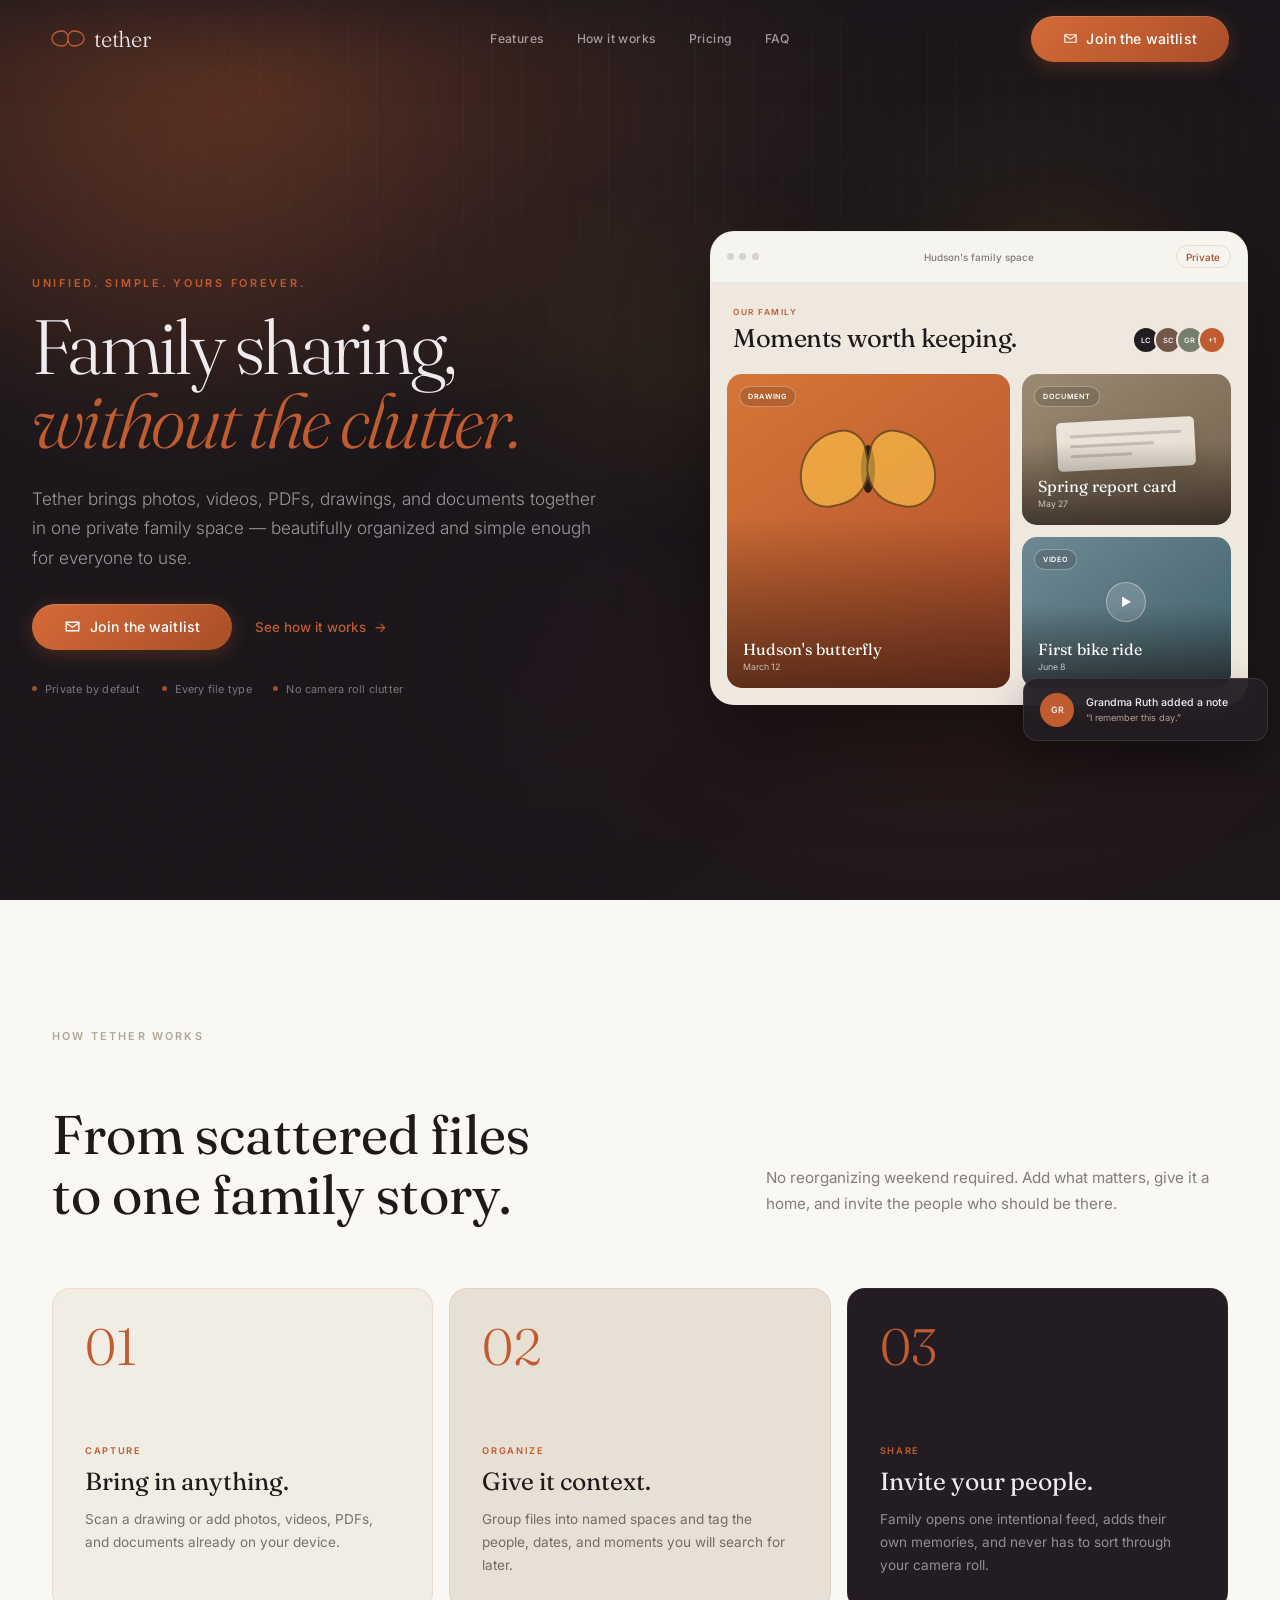
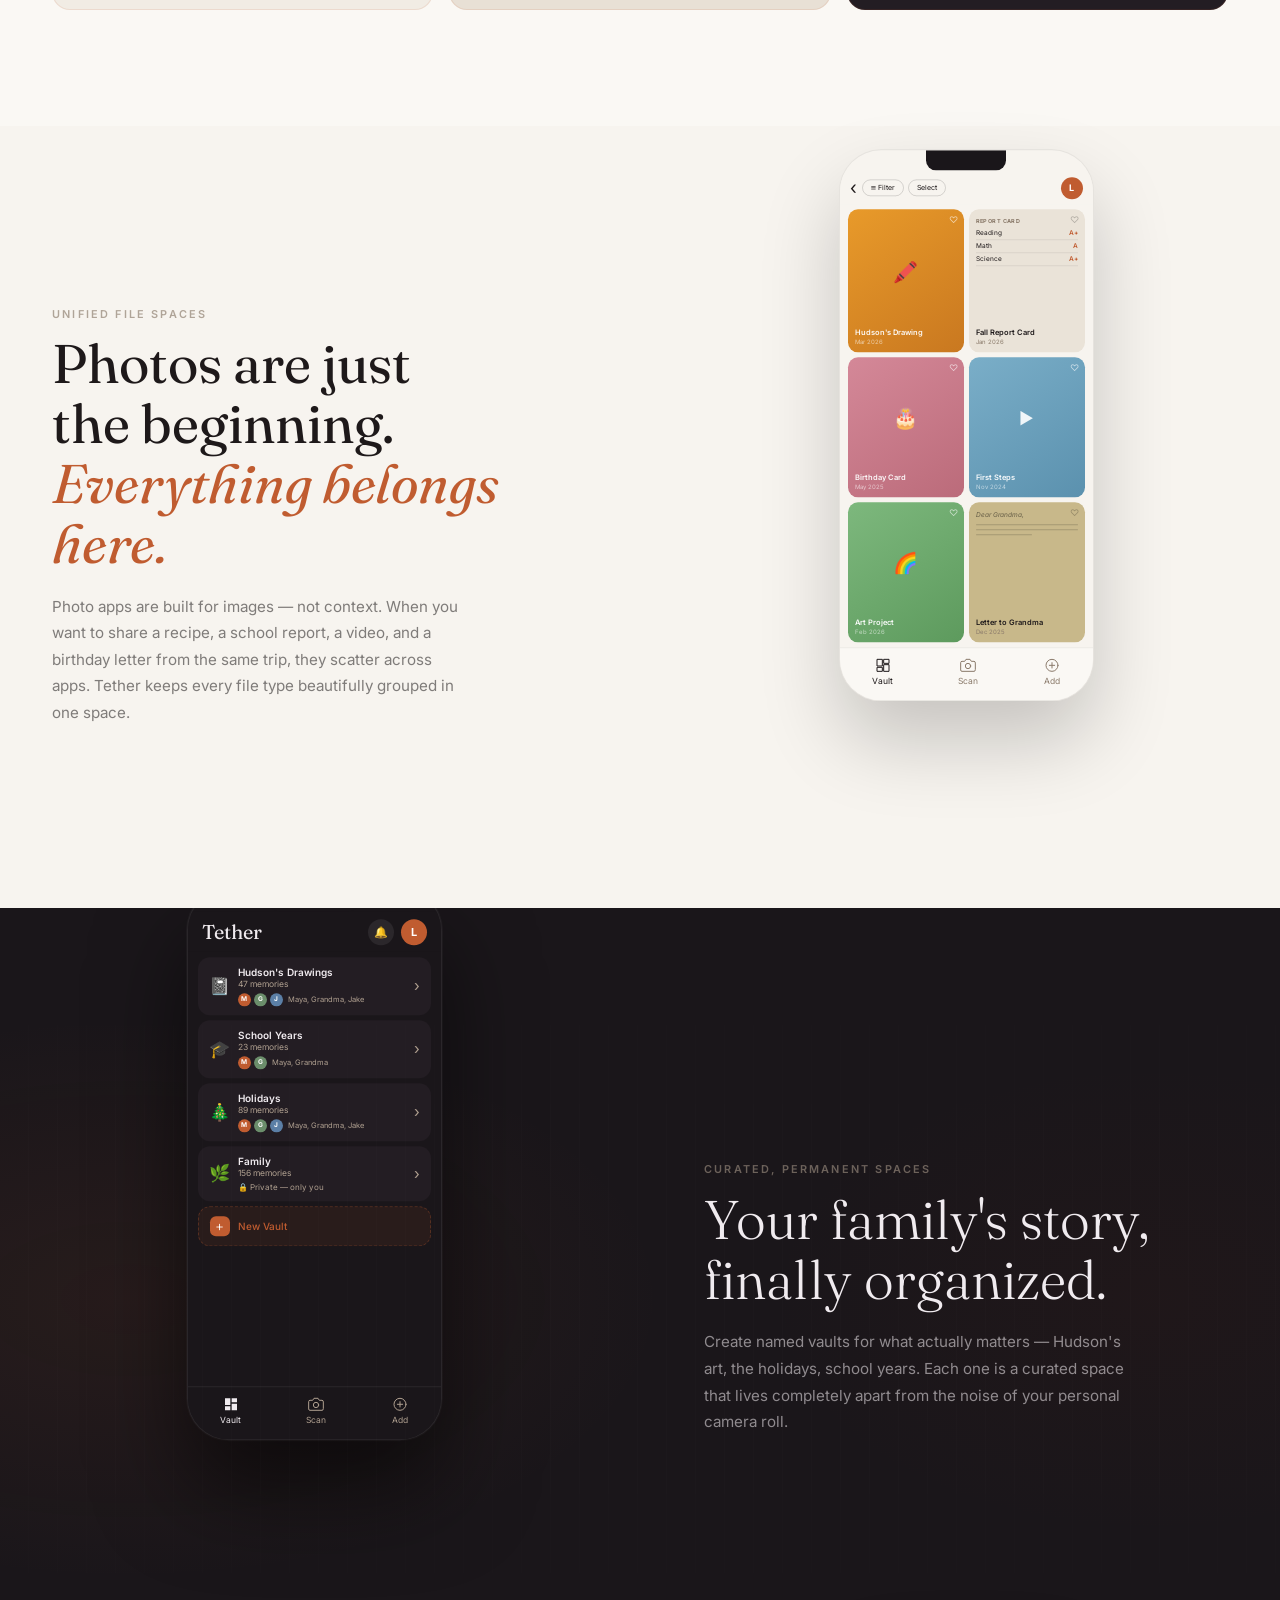
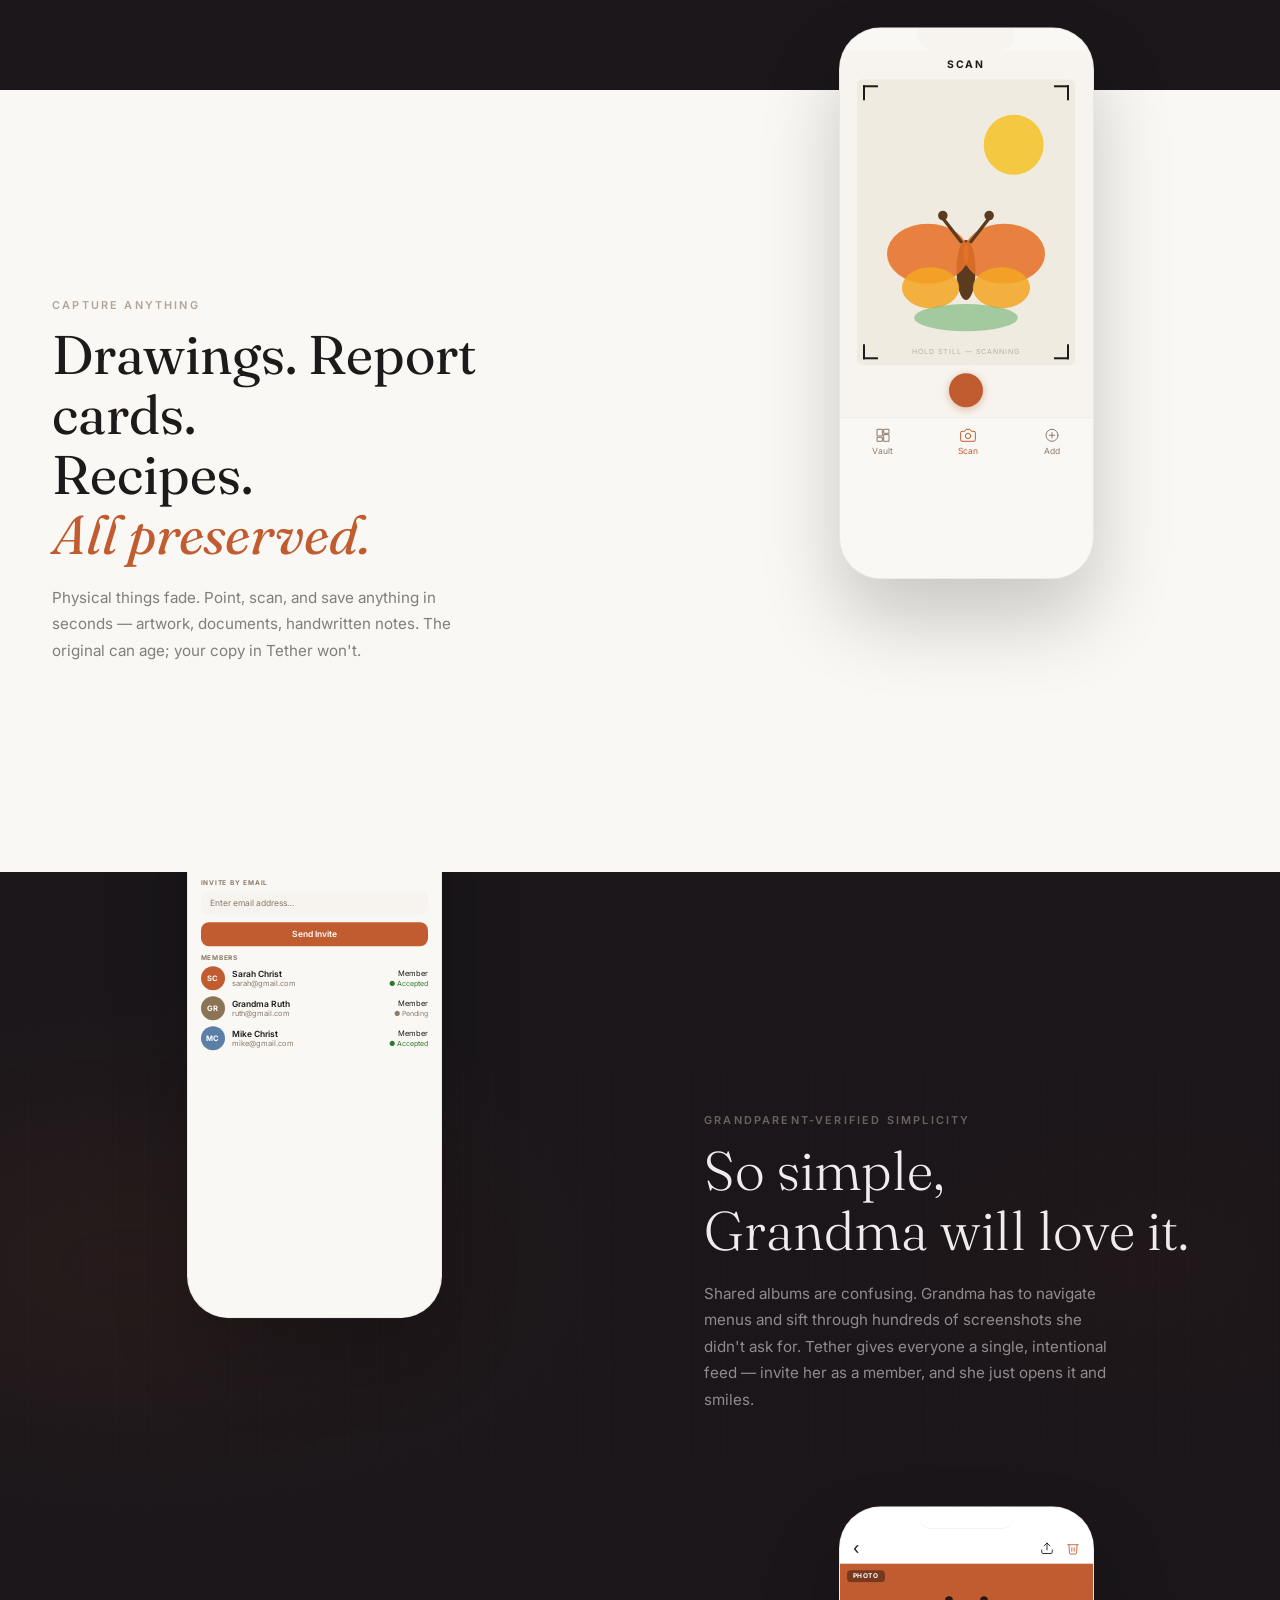
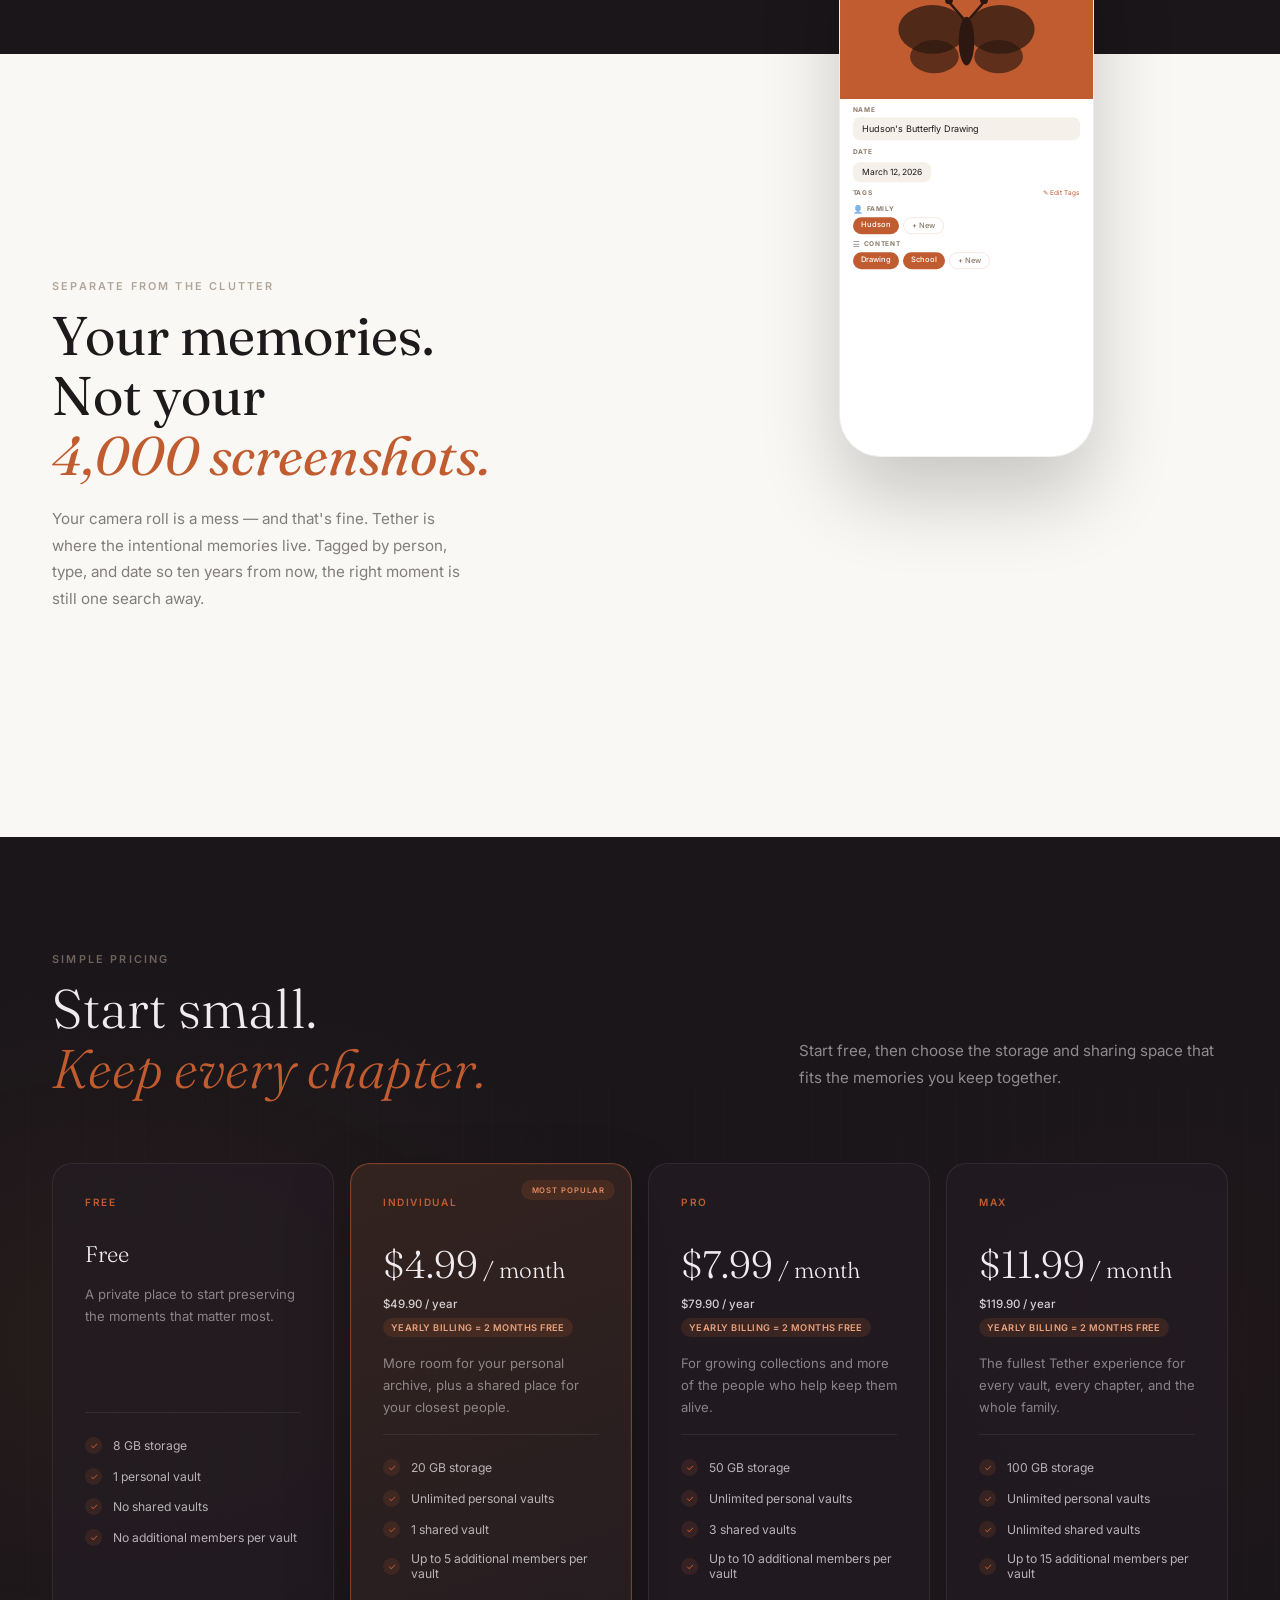
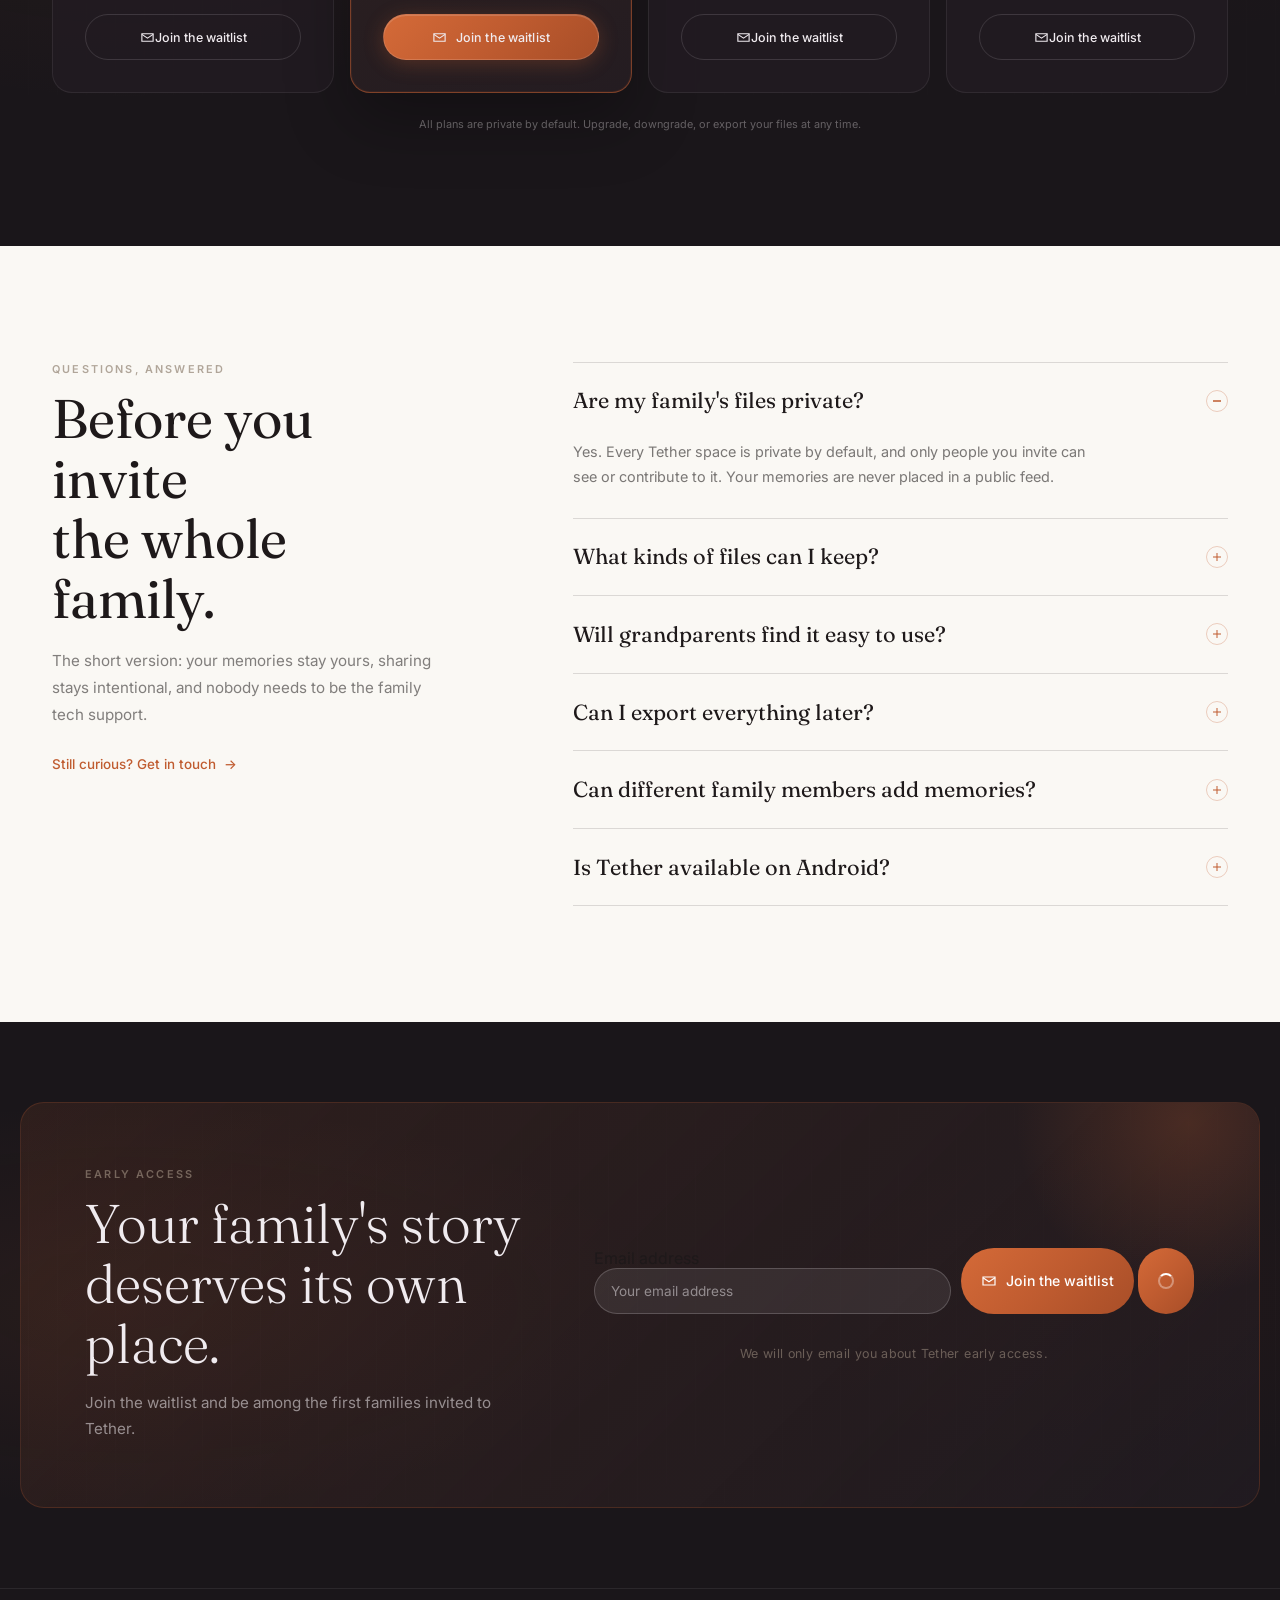
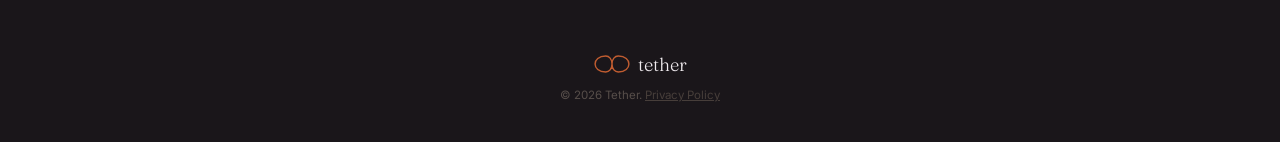
==== commit 4ccbb3c6: "new mailing system" ====
--- a/index.html
+++ b/index.html
@@ -36,7 +36,7 @@
     <a href="#pricing">Pricing</a>
     <a href="#faq">FAQ</a>
   </div>
-  <a href="#waitlist" class="btn-cta nav-cta"><svg class="waitlist-icon" width="15" height="15" viewBox="0 0 24 24" fill="none" stroke="currentColor" stroke-width="1.8" aria-hidden="true"><path d="M3 6h18v12H3z"/><path d="m3 7 9 6 9-6"/></svg>Join the waitlist</a>
+  <a href="#waitlist" class="btn-cta nav-cta"><svg class="waitlist-icon" width="15" height="15" viewBox="0 0 24 24" fill="none" stroke="currentColor" stroke-width="1.8" aria-hidden="true"><path d="M3 6h18v12H3z"/><path d="m3 7 9 6 9-6"/></svg><span class="nav-cta-desktop-label">Join the waitlist</span><span class="nav-cta-mobile-label">Join</span></a>
 </nav>
 
 
@@ -627,7 +627,8 @@
         <div class="pricing-badge">MOST POPULAR</div>
         <div class="pricing-card-top">
           <p class="pricing-name">Individual</p>
-          <p class="pricing-price"><span>$49.90</span> / year</p>
+          <p class="pricing-price"><span>$4.99</span> / month</p>
+          <p class="pricing-yearly"><strong>$49.90 / year</strong><span>Yearly billing = 2 months free</span></p>
           <p class="pricing-description">More room for your personal archive, plus a shared place for your closest people.</p>
         </div>
         <ul class="pricing-features">
@@ -642,7 +643,8 @@
       <article class="pricing-card reveal" style="transition-delay:.2s">
         <div class="pricing-card-top">
           <p class="pricing-name">Pro</p>
-          <p class="pricing-price"><span>$79.90</span> / year</p>
+          <p class="pricing-price"><span>$7.99</span> / month</p>
+          <p class="pricing-yearly"><strong>$79.90 / year</strong><span>Yearly billing = 2 months free</span></p>
           <p class="pricing-description">For growing collections and more of the people who help keep them alive.</p>
         </div>
         <ul class="pricing-features">
@@ -657,7 +659,8 @@
       <article class="pricing-card reveal" style="transition-delay:.3s">
         <div class="pricing-card-top">
           <p class="pricing-name">Max</p>
-          <p class="pricing-price"><span>$119.90</span> / year</p>
+          <p class="pricing-price"><span>$11.99</span> / month</p>
+          <p class="pricing-yearly"><strong>$119.90 / year</strong><span>Yearly billing = 2 months free</span></p>
           <p class="pricing-description">The fullest Tether experience for every vault, every chapter, and the whole family.</p>
         </div>
         <ul class="pricing-features">
@@ -745,18 +748,30 @@
       <p class="body-light">Join the waitlist and be among the first families invited to Tether.</p>
     </div>
     <div class="closing-action">
-      <form class="waitlist-form" id="waitlist-form" action="https://formspree.io/f/mzdnojwy" method="POST">
-        <label class="sr-only" for="waitlist-email">Email address</label>
-        <input id="waitlist-email" name="email" type="email" autocomplete="email" inputmode="email" placeholder="Your email address" required />
-        <!-- Formspree silently discards submissions that fill this bot-only field. -->
-        <div class="waitlist-honeypot" aria-hidden="true">
-          <label for="waitlist-website">Leave this field empty</label>
-          <input id="waitlist-website" name="_gotcha" type="text" tabindex="-1" autocomplete="off" />
-        </div>
-        <input name="_subject" type="hidden" value="New Tether waitlist signup" />
-        <button class="btn-cta closing-button" type="submit"><svg class="waitlist-icon" width="16" height="16" viewBox="0 0 24 24" fill="none" stroke="currentColor" stroke-width="1.8" aria-hidden="true"><path d="M3 6h18v12H3z"/><path d="m3 7 9 6 9-6"/></svg>Join the waitlist</button>
-      </form>
-      <p class="waitlist-feedback" id="waitlist-feedback" aria-live="polite"></p>
+      <div id="mlb2-44238230" class="ml-form-embedContainer ml-subscribe-form ml-subscribe-form-44238230 tether-mailerlite-form">
+        <div class="ml-form-embedWrapper embedForm">
+          <div class="ml-form-embedBody row-form">
+            <form class="ml-block-form" action="https://assets.mailerlite.com/jsonp/2540120/forms/194264347238729221/subscribe" data-code="" method="post" target="_blank">
+              <div class="ml-form-formContent">
+                <label class="sr-only" for="tether-waitlist-email">Email address</label>
+                <input id="tether-waitlist-email" aria-label="Email address" aria-required="true" type="email" name="fields[email]" placeholder="Your email address" autocomplete="email" required />
+              </div>
+              <div class="ml-form-embedSubmit">
+                <button type="submit" class="primary"><svg class="waitlist-icon" width="16" height="16" viewBox="0 0 24 24" fill="none" stroke="currentColor" stroke-width="1.8" aria-hidden="true"><path d="M3 6h18v12H3z"/><path d="m3 7 9 6 9-6"/></svg>Join the waitlist</button>
+                <button disabled type="button" class="loading" aria-label="Joining the waitlist"><span class="waitlist-loader" aria-hidden="true"></span></button>
+              </div>
+              <div class="ml-form-recaptcha ml-validate-required">
+                <div class="g-recaptcha" data-sitekey="6Lf1KHQUAAAAAFNKEX1hdSWCS3mRMv4FlFaNslaD"></div>
+              </div>
+              <input type="hidden" name="ml-submit" value="1" />
+              <input type="hidden" name="anticsrf" value="true" />
+            </form>
+          </div>
+          <div class="ml-form-successBody row-success" hidden aria-live="polite">
+            <p>Check your inbox to confirm your spot.</p>
+          </div>
+        </div>
+      </div>
       <p class="cta-fine">We will only email you about Tether early access.</p>
     </div>
   </div>
@@ -776,6 +791,24 @@
   <p class="footer-copy">© 2026 Tether. <a href="privacy.html" style="color: var(--text-muted); text-decoration: underline;">Privacy Policy</a></p>
 </footer>
 
+<script>
+  function ml_webform_success_44238230() {
+
+    const WaitlistForm = document.querySelector('.ml-subscribe-form-44238230 .row-form');
+    const WaitlistSuccess = document.querySelector('.ml-subscribe-form-44238230 .row-success');
+
+    if (WaitlistForm && WaitlistSuccess) {
+
+      WaitlistForm.hidden = true;
+      WaitlistSuccess.hidden = false;
+
+    }
+
+  }
+</script>
+<script src="https://www.google.com/recaptcha/api.js"></script>
+<script src="https://groot.mailerlite.com/js/w/webforms.min.js?v83147fa8ce2d95cb73ece7f28b469519"></script>
+<script>fetch('https://assets.mailerlite.com/jsonp/2540120/forms/194264347238729221/takel');</script>
 <script src="script.js"></script>
 </body>
 </html>
--- a/styles.css
+++ b/styles.css
@@ -40,6 +40,112 @@
 }
 
 a { text-decoration: none; color: inherit; }
+
+
+/* ════════════════════════════════════════
+   WAITLIST CONFIRMATION PAGE
+════════════════════════════════════════ */
+.waitlist-confirmed-page {
+  min-height: 100svh;
+  background:
+    radial-gradient(ellipse 85% 70% at 15% 5%, rgba(192, 92, 48, 0.3), transparent 58%),
+    radial-gradient(ellipse 65% 55% at 85% 100%, rgba(120, 40, 20, 0.2), transparent 65%),
+    var(--dark);
+  color: var(--text-light);
+}
+
+.waitlist-confirmed-main {
+  min-height: 100svh;
+  display: grid;
+  place-items: center;
+  padding: 2rem;
+  position: relative;
+  overflow: hidden;
+}
+
+.waitlist-confirmed-main::before {
+  content: '';
+  position: absolute;
+  inset: 0;
+  pointer-events: none;
+  background-image: repeating-linear-gradient(90deg, transparent 0, transparent 28px, rgba(255, 255, 255, 0.025) 28px, rgba(255, 255, 255, 0.025) 29px);
+  -webkit-mask-image: radial-gradient(ellipse 100% 90% at 50% 0%, black 0, transparent 80%);
+  mask-image: radial-gradient(ellipse 100% 90% at 50% 0%, black 0, transparent 80%);
+}
+
+.waitlist-confirmed-brand {
+  position: absolute;
+  top: 2rem;
+  left: 2rem;
+  z-index: 1;
+  display: flex;
+  align-items: center;
+  gap: .55rem;
+  font-family: var(--serif);
+  font-size: 1.4rem;
+  font-weight: 300;
+}
+
+.waitlist-confirmed-brand svg {
+  width: 34px;
+  height: 17px;
+}
+
+.waitlist-confirmed-card {
+  position: relative;
+  z-index: 1;
+  width: min(100%, 36rem);
+  padding: clamp(2.5rem, 7vw, 4.5rem);
+  text-align: center;
+  background: rgba(35, 29, 35, 0.78);
+  border: 1px solid var(--border-dark);
+  border-radius: 1.5rem;
+  box-shadow: 0 2rem 5rem rgba(0, 0, 0, 0.28);
+  backdrop-filter: blur(14px);
+}
+
+.waitlist-confirmed-check {
+  display: grid;
+  place-items: center;
+  width: 3.75rem;
+  height: 3.75rem;
+  margin: 0 auto 1.75rem;
+  border: 1px solid rgba(192, 92, 48, 0.7);
+  border-radius: 50%;
+  color: #fff;
+  font-size: 1.75rem;
+  background: var(--accent);
+}
+
+.waitlist-confirmed-eyebrow {
+  margin-bottom: 1rem;
+  color: var(--accent);
+  font-size: .72rem;
+  font-weight: 600;
+  letter-spacing: .2em;
+}
+
+.waitlist-confirmed-card h1 {
+  margin-bottom: 1rem;
+  font-family: var(--serif);
+  font-size: clamp(2.5rem, 7vw, 4rem);
+  font-weight: 300;
+  line-height: 1.05;
+}
+
+.waitlist-confirmed-card p:not(.waitlist-confirmed-eyebrow) {
+  max-width: 34ch;
+  margin: 0 auto;
+  color: rgba(240, 235, 239, 0.72);
+  font-size: 1rem;
+  font-weight: 300;
+  line-height: 1.7;
+}
+
+.waitlist-confirmed-button {
+  display: inline-flex;
+  margin-top: 2rem;
+}
 
 
 /* ════════════════════════════════════════
@@ -2446,6 +2552,38 @@
 
 }
 
+.pricing-yearly {
+
+  display: flex;
+  align-items: center;
+  flex-wrap: wrap;
+  gap: .45rem .7rem;
+  margin: -0.45rem 0 1rem;
+  color: rgba(240, 235, 239, .62);
+  font-size: .72rem;
+
+}
+
+.pricing-yearly strong {
+
+  color: rgba(240, 235, 239, .86);
+  font-weight: 500;
+
+}
+
+.pricing-yearly span {
+
+  padding: .26rem .5rem;
+  border-radius: 100px;
+  background: rgba(192, 92, 48, .16);
+  color: #E8A27D;
+  font-size: .58rem;
+  font-weight: 600;
+  letter-spacing: .05em;
+  text-transform: uppercase;
+
+}
+
 .pricing-description {
 
   max-width: 36ch;
@@ -2710,19 +2848,24 @@
 
 }
 
-.waitlist-form {
-
-  display: flex;
+.tether-mailerlite-form {
+
   width: min(100%, 600px);
-  align-items: center;
+
+}
+
+.tether-mailerlite-form .ml-block-form {
+
+  display: grid;
+  grid-template-columns: minmax(0, 1fr) auto;
   gap: .65rem;
 
 }
 
-.waitlist-form input {
-
+.tether-mailerlite-form .ml-form-formContent input {
+
+  width: 100%;
   min-width: 0;
-  flex: 1;
   padding: .85rem 1rem;
   border: 1px solid rgba(240, 235, 239, .2);
   border-radius: 100px;
@@ -2734,56 +2877,67 @@
 
 }
 
-.waitlist-form input::placeholder {
+.tether-mailerlite-form .ml-form-formContent input::placeholder {
 
   color: rgba(240, 235, 239, .5);
 
 }
 
-.waitlist-form input:focus {
+.tether-mailerlite-form .ml-form-formContent input:focus {
 
   border-color: var(--accent);
   box-shadow: 0 0 0 3px rgba(192, 92, 48, .18);
 
 }
 
-.waitlist-honeypot {
-
-  position: absolute;
-  width: 1px;
-  height: 1px;
-  overflow: hidden;
-  clip: rect(0 0 0 0);
-  clip-path: inset(50%);
+.tether-mailerlite-form .ml-form-embedSubmit button {
+
+  display: inline-flex;
+  min-height: 100%;
+  align-items: center;
+  gap: .55rem;
+  padding: .9rem 1.25rem;
+  border: 0;
+  border-radius: 100px;
+  background: linear-gradient(135deg, #D46A38 0%, #C05C30 50%, #A84E28 100%);
+  color: #fff;
+  cursor: pointer;
+  font-family: var(--sans);
+  font-size: .88rem;
+  font-weight: 500;
   white-space: nowrap;
 
 }
 
-.waitlist-form .closing-button {
-
-  white-space: nowrap;
-
-}
-
-.waitlist-feedback {
-
-  min-height: 1.25rem;
-  margin-top: .8rem;
-  color: var(--text-dim);
-  font-size: .78rem;
-  text-align: center;
-
-}
-
-.waitlist-feedback.is-success {
+.tether-mailerlite-form .ml-form-recaptcha {
+
+  grid-column: 1 / -1;
+  margin-top: .4rem;
+
+}
+
+.tether-mailerlite-form .ml-form-successBody {
 
   color: #E8B17B;
-
-}
-
-.waitlist-feedback.is-error {
-
-  color: #F0B1A0;
+  font-size: .9rem;
+
+}
+
+.waitlist-loader {
+
+  display: block;
+  width: 16px;
+  height: 16px;
+  border: 2px solid rgba(255, 255, 255, .35);
+  border-top-color: #fff;
+  border-radius: 50%;
+  animation: waitlist-spin .8s linear infinite;
+
+}
+
+@keyframes waitlist-spin {
+
+  to { transform: rotate(360deg); }
 
 }
 
@@ -2937,12 +3091,6 @@
 
   }
 
-  .waitlist-feedback {
-
-    text-align: left;
-
-  }
-
 }
 
 @media (max-width: 560px) {
@@ -3049,16 +3197,205 @@
 
   }
 
-  .waitlist-form {
-
-    align-items: stretch;
-    flex-direction: column;
-
-  }
-
-  .waitlist-form .closing-button {
+  .tether-mailerlite-form .ml-block-form {
+
+    grid-template-columns: 1fr;
+
+  }
+
+  .tether-mailerlite-form .ml-form-embedSubmit button {
 
     width: 100%;
+    justify-content: center;
+
+  }
+
+}
+
+
+/* ════════════════════════════════════════
+   FLUID BROWSER BREAKPOINTS
+   Keep the desktop composition comfortable as the viewport narrows before
+   it reaches the dedicated phone layout.
+════════════════════════════════════════ */
+@media (max-width: 1180px) {
+
+  .site-nav {
+
+    padding-right: 1.5rem;
+    padding-left: 1.5rem;
+
+  }
+
+  .nav-links {
+
+    display: none;
+
+  }
+
+  .hero {
+
+    min-height: auto;
+    padding-top: 8.5rem;
+    padding-bottom: 5.5rem;
+
+  }
+
+  .hero-layout {
+
+    grid-template-columns: minmax(0, 1fr) minmax(380px, .9fr);
+    gap: clamp(2.5rem, 5vw, 4rem);
+
+  }
+
+  .hero-heading {
+
+    font-size: clamp(3.5rem, 6.5vw, 5.3rem);
+
+  }
+
+  .hero-memory-grid {
+
+    min-height: 290px;
+
+  }
+
+  .section-intro {
+
+    gap: clamp(2rem, 5vw, 4rem);
+
+  }
+
+  .showcase-layout {
+
+    gap: clamp(3.5rem, 7vw, 6rem);
+
+  }
+
+}
+
+@media (max-width: 960px) {
+
+  .hero-layout {
+
+    grid-template-columns: 1fr;
+    gap: 3.5rem;
+
+  }
+
+  .hero-copy {
+
+    max-width: 680px;
+
+  }
+
+  .hero-product {
+
+    width: min(100%, 680px);
+    margin: 0;
+
+  }
+
+  .hero-memory-grid {
+
+    min-height: 340px;
+
+  }
+
+  .section-intro {
+
+    grid-template-columns: 1fr;
+    gap: 1.25rem;
+    margin-bottom: 3rem;
+
+  }
+
+  .section-intro .eyebrow {
+
+    margin-bottom: 0;
+
+  }
+
+  .section-intro .body-dark {
+
+    max-width: 60ch;
+    padding-bottom: 0;
+
+  }
+
+  .process-card {
+
+    min-height: 275px;
+    padding: 1.5rem;
+
+  }
+
+  .pricing-grid {
+
+    grid-template-columns: repeat(2, minmax(0, 1fr));
+
+  }
+
+  .pricing-card:last-child {
+
+    grid-column: 1 / -1;
+
+  }
+
+}
+
+@media (max-width: 700px) {
+
+  .container {
+
+    padding-right: 1.5rem;
+    padding-left: 1.5rem;
+
+  }
+
+  .hero {
+
+    padding-right: 1.5rem;
+    padding-left: 1.5rem;
+
+  }
+
+  .hero-product {
+
+    width: 100%;
+
+  }
+
+  .hero-memory-grid {
+
+    grid-template-rows: repeat(2, minmax(115px, 1fr));
+    min-height: 275px;
+
+  }
+
+  .showcase-layout,
+  .showcase-layout.reverse {
+
+    gap: 2.75rem;
+
+  }
+
+  .showcase-text {
+
+    max-width: 460px;
+
+  }
+
+  .pricing-heading {
+
+    padding: 1.75rem;
+
+  }
+
+  .closing-card {
+
+    gap: 2rem;
+    padding: 2.5rem;
 
   }
 
@@ -3079,3 +3416,452 @@
   }
 
 }
+
+
+/* ════════════════════════════════════════
+   MOBILE-FIRST COMPOSITION
+   The desktop page is intentionally spacious. On phones, the experience
+   becomes a short editorial sequence with smaller, more focused previews.
+════════════════════════════════════════ */
+.nav-cta-mobile-label {
+
+  display: none;
+
+}
+
+@media (max-width: 560px) {
+
+  html {
+
+    scroll-padding-top: 4.5rem;
+
+  }
+
+  .site-nav {
+
+    min-height: 4.25rem;
+    padding: .75rem 1rem;
+    background: rgba(26, 22, 26, .7);
+    backdrop-filter: blur(14px);
+    -webkit-backdrop-filter: blur(14px);
+
+  }
+
+  .site-nav.light-bg {
+
+    background: rgba(250, 248, 244, .78);
+
+  }
+
+  .nav-inf {
+
+    width: 29px;
+    height: 15px;
+
+  }
+
+  .nav-wordmark {
+
+    font-size: 1.25rem;
+
+  }
+
+  .nav-cta {
+
+    display: inline-flex;
+    padding: .58rem .85rem;
+    gap: .35rem;
+    font-size: .72rem;
+
+  }
+
+  .nav-cta .waitlist-icon,
+  .nav-cta-desktop-label {
+
+    display: none;
+
+  }
+
+  .nav-cta-mobile-label {
+
+    display: inline;
+
+  }
+
+  .hero {
+
+    min-height: auto;
+    padding: 7.5rem 1.25rem 3.25rem;
+
+  }
+
+  .hero-layout {
+
+    gap: 2.75rem;
+
+  }
+
+  .hero-copy {
+
+    text-align: left;
+
+  }
+
+  .hero-caps {
+
+    margin-bottom: .9rem;
+    letter-spacing: .18em;
+
+  }
+
+  .hero-heading {
+
+    max-width: 10ch;
+    margin-bottom: 1.15rem;
+    font-size: clamp(2.85rem, 13.5vw, 4rem);
+    line-height: 1;
+
+  }
+
+  .hero-sub {
+
+    margin-bottom: 1.5rem;
+    font-size: .93rem;
+    line-height: 1.6;
+
+  }
+
+  .hero-actions {
+
+    align-items: center;
+    flex-direction: row;
+    gap: 1rem;
+
+  }
+
+  .hero-btn {
+
+    padding: .8rem 1rem;
+
+  }
+
+  .hero-proof {
+
+    display: grid;
+    grid-template-columns: 1fr 1fr;
+    gap: .6rem .75rem;
+    margin-top: 1.45rem;
+
+  }
+
+  .hero-proof span {
+
+    font-size: .62rem;
+
+  }
+
+  .hero-proof span:last-child {
+
+    grid-column: 1 / -1;
+
+  }
+
+  .hero-product {
+
+    width: 100%;
+    margin: 0;
+    padding: 0 0 2.75rem;
+
+  }
+
+  .hero-product-window {
+
+    border-radius: 18px;
+
+  }
+
+  .hero-product-bar {
+
+    padding: .7rem .8rem;
+
+  }
+
+  .hero-product-header {
+
+    display: block;
+    padding: 1.1rem 1rem .85rem;
+
+  }
+
+  .hero-product-header h2 {
+
+    font-size: 1.4rem;
+
+  }
+
+  .hero-family-avatars {
+
+    display: none;
+
+  }
+
+  .hero-memory-grid {
+
+    grid-template-columns: 1.1fr .9fr;
+    grid-template-rows: 170px;
+    gap: .55rem;
+    min-height: 0;
+    padding: 0 .65rem .65rem;
+
+  }
+
+  .hero-memory-card {
+
+    padding: .75rem;
+    border-radius: 11px;
+
+  }
+
+  .hero-memory-card--drawing {
+
+    grid-column: auto;
+    grid-row: auto;
+
+  }
+
+  .hero-memory-card--video {
+
+    display: none;
+
+  }
+
+  .hero-memory-card strong {
+
+    font-size: .86rem;
+
+  }
+
+  .hero-file-type {
+
+    top: .55rem;
+    left: .55rem;
+    font-size: .4rem;
+
+  }
+
+  .hero-notification {
+
+    right: .75rem;
+    bottom: 0;
+    left: .75rem;
+    min-width: 0;
+    padding: .7rem .8rem;
+
+  }
+
+  .hero-notification-avatar {
+
+    width: 29px;
+    height: 29px;
+
+  }
+
+  .hero-notification strong {
+
+    font-size: .6rem;
+
+  }
+
+  .hero-notification div span {
+
+    font-size: .54rem;
+
+  }
+
+  .process-section,
+  .showcase,
+  .pricing-section,
+  .faq-section {
+
+    padding-top: 4.25rem;
+    padding-bottom: 4.25rem;
+
+  }
+
+  .section-intro {
+
+    gap: 1rem;
+    margin-bottom: 2.25rem;
+
+  }
+
+  .section-intro .eyebrow,
+  .section-intro .display-dark,
+  .section-intro .body-dark,
+  .showcase-text,
+  .eyebrow,
+  .light-eye {
+
+    text-align: left;
+
+  }
+
+  .display-dark,
+  .display-light {
+
+    font-size: clamp(2.15rem, 10vw, 3rem);
+    line-height: 1.04;
+
+  }
+
+  .process-grid {
+
+    gap: .75rem;
+
+  }
+
+  .process-card {
+
+    display: grid;
+    min-height: 0;
+    padding: 1.25rem;
+    grid-template-columns: 3.2rem 1fr;
+    column-gap: .75rem;
+
+  }
+
+  .process-number {
+
+    grid-row: 1 / span 3;
+    margin: 0;
+    font-size: 2.35rem;
+
+  }
+
+  .process-label {
+
+    margin-bottom: .35rem;
+
+  }
+
+  .process-card h3 {
+
+    margin-bottom: .45rem;
+    font-size: 1.3rem;
+
+  }
+
+  .process-card > p:last-child {
+
+    font-size: .8rem;
+    line-height: 1.55;
+
+  }
+
+  .showcase-layout,
+  .showcase-layout.reverse {
+
+    gap: 2.5rem;
+
+  }
+
+  .showcase-phone,
+  .showcase-layout.reverse .showcase-phone {
+
+    order: 0;
+
+  }
+
+  .showcase-text {
+
+    order: -1;
+
+  }
+
+  .phone {
+
+    width: 230px;
+
+  }
+
+  .pricing-heading {
+
+    padding: 1.5rem;
+    border-radius: 16px;
+
+  }
+
+  .pricing-grid {
+
+    gap: .85rem;
+
+  }
+
+  .pricing-card,
+  .pricing-card:last-child {
+
+    min-height: 0;
+    padding: 1.4rem;
+
+  }
+
+  .pricing-card--featured {
+
+    padding-top: 2.2rem;
+
+  }
+
+  .pricing-price span {
+
+    font-size: 2.45rem;
+
+  }
+
+  .pricing-features {
+
+    gap: .6rem;
+    margin: 1.35rem 0;
+
+  }
+
+  .pricing-button,
+  .pricing-primary {
+
+    width: 100%;
+    justify-content: center;
+
+  }
+
+  .faq-layout {
+
+    gap: 2.25rem;
+
+  }
+
+  .faq-item summary {
+
+    padding: 1.1rem 0;
+    font-size: .95rem;
+
+  }
+
+  .closing-section {
+
+    padding: 0 0 3rem;
+
+  }
+
+  .closing-card {
+
+    padding: 2.5rem 1.25rem;
+
+  }
+
+  .closing-action,
+  .tether-mailerlite-form {
+
+    width: 100%;
+
+  }
+
+}
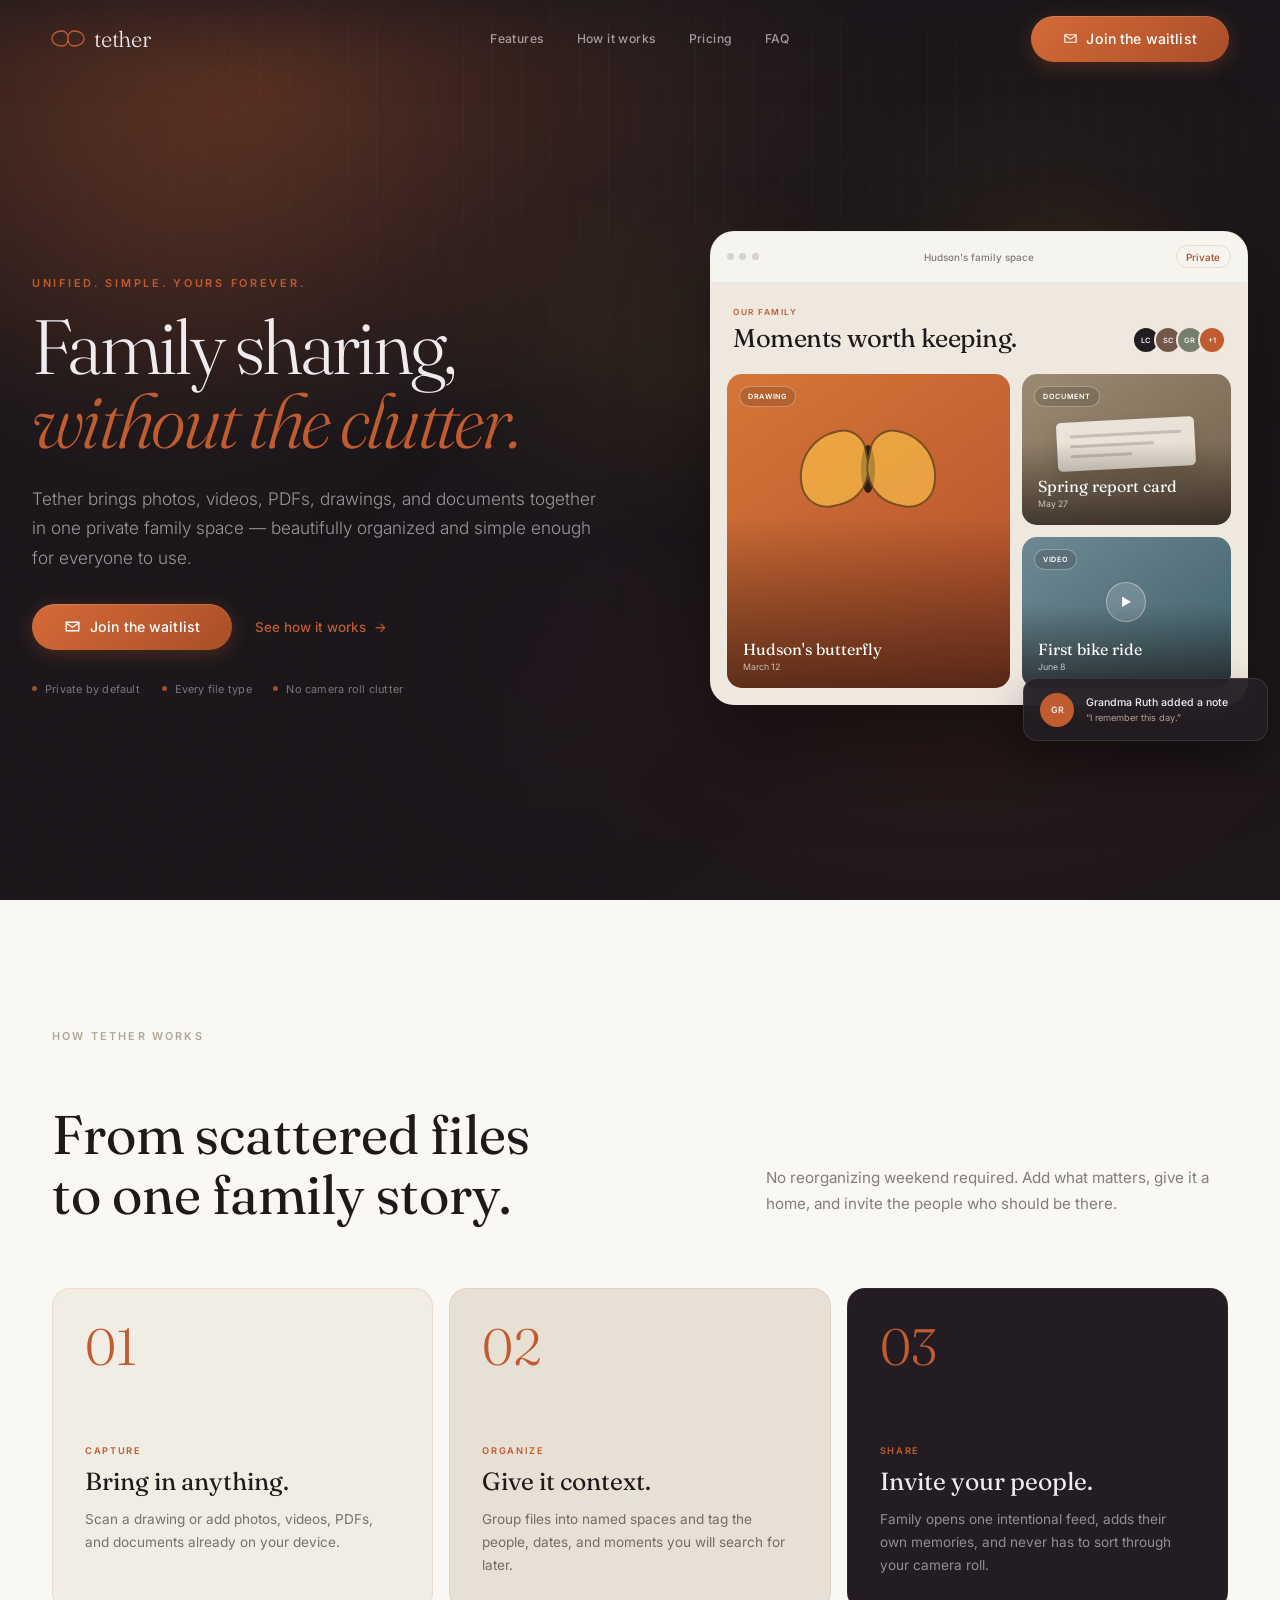
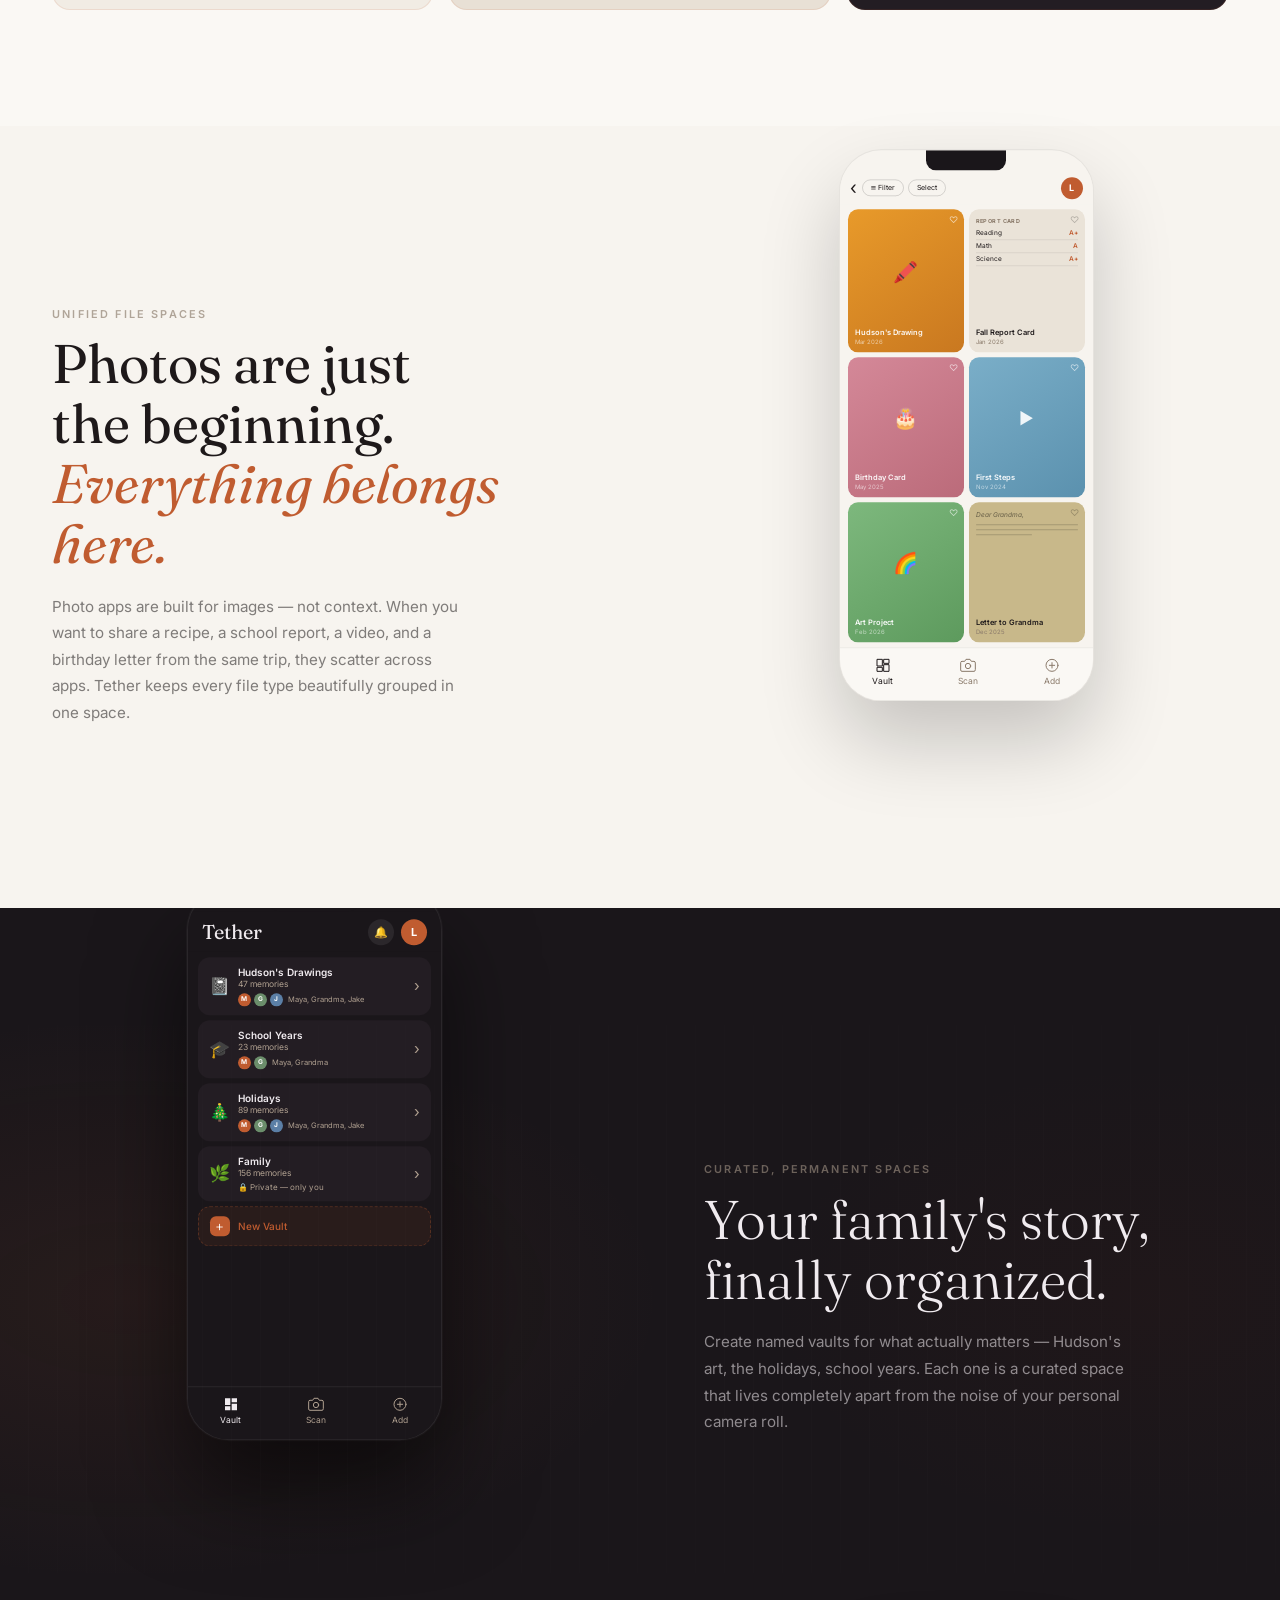
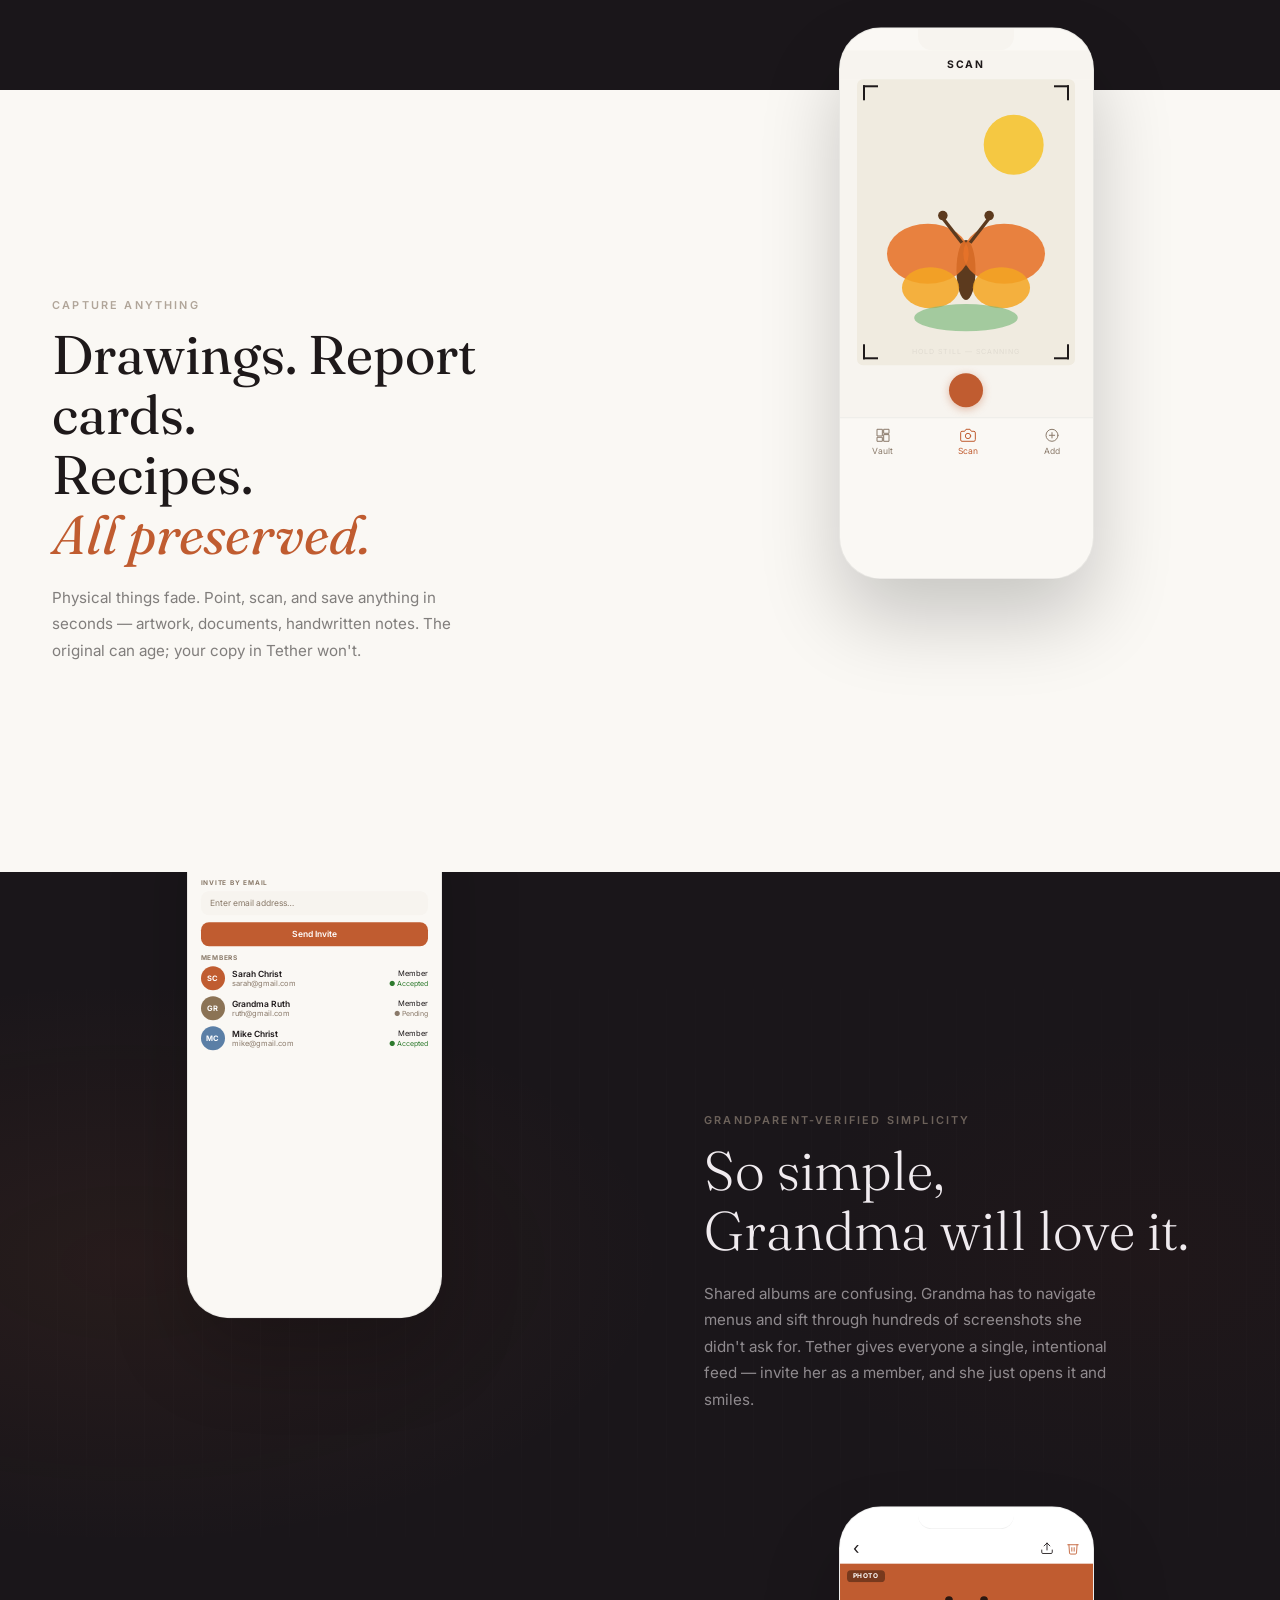
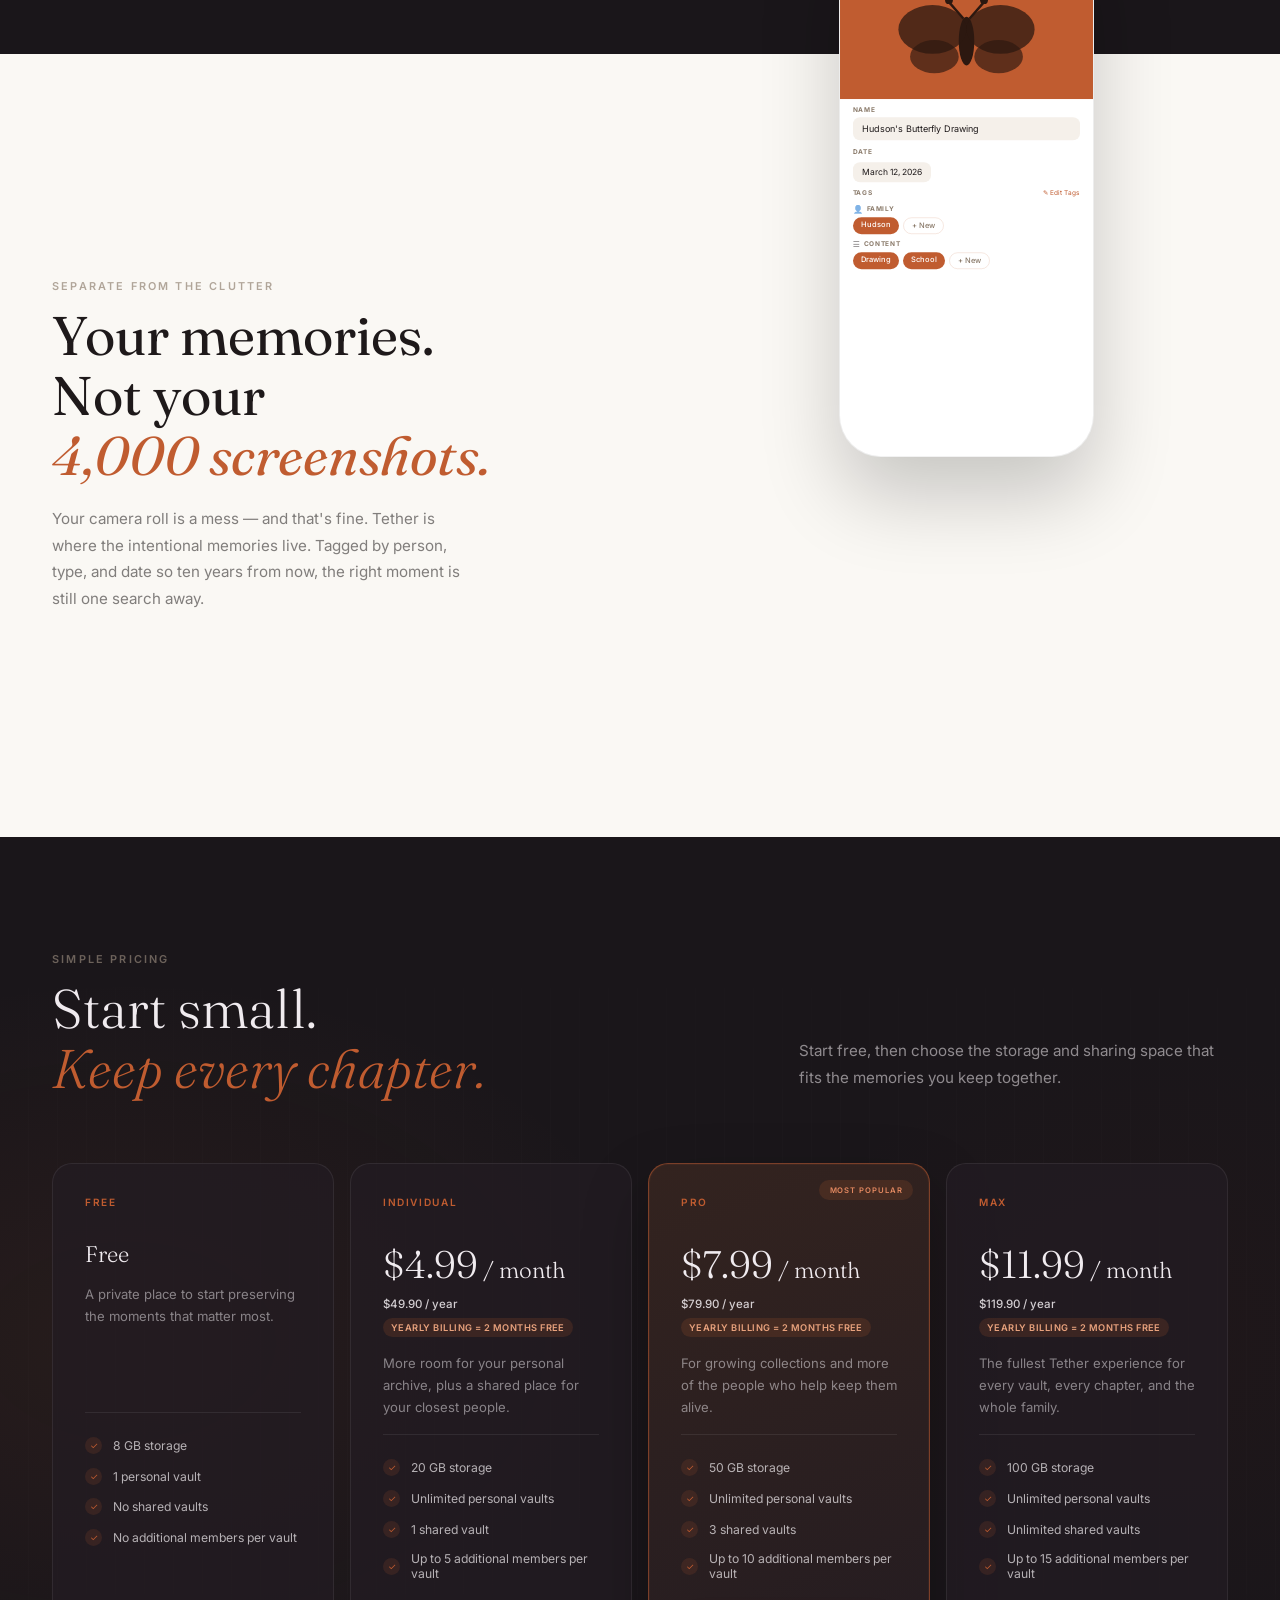
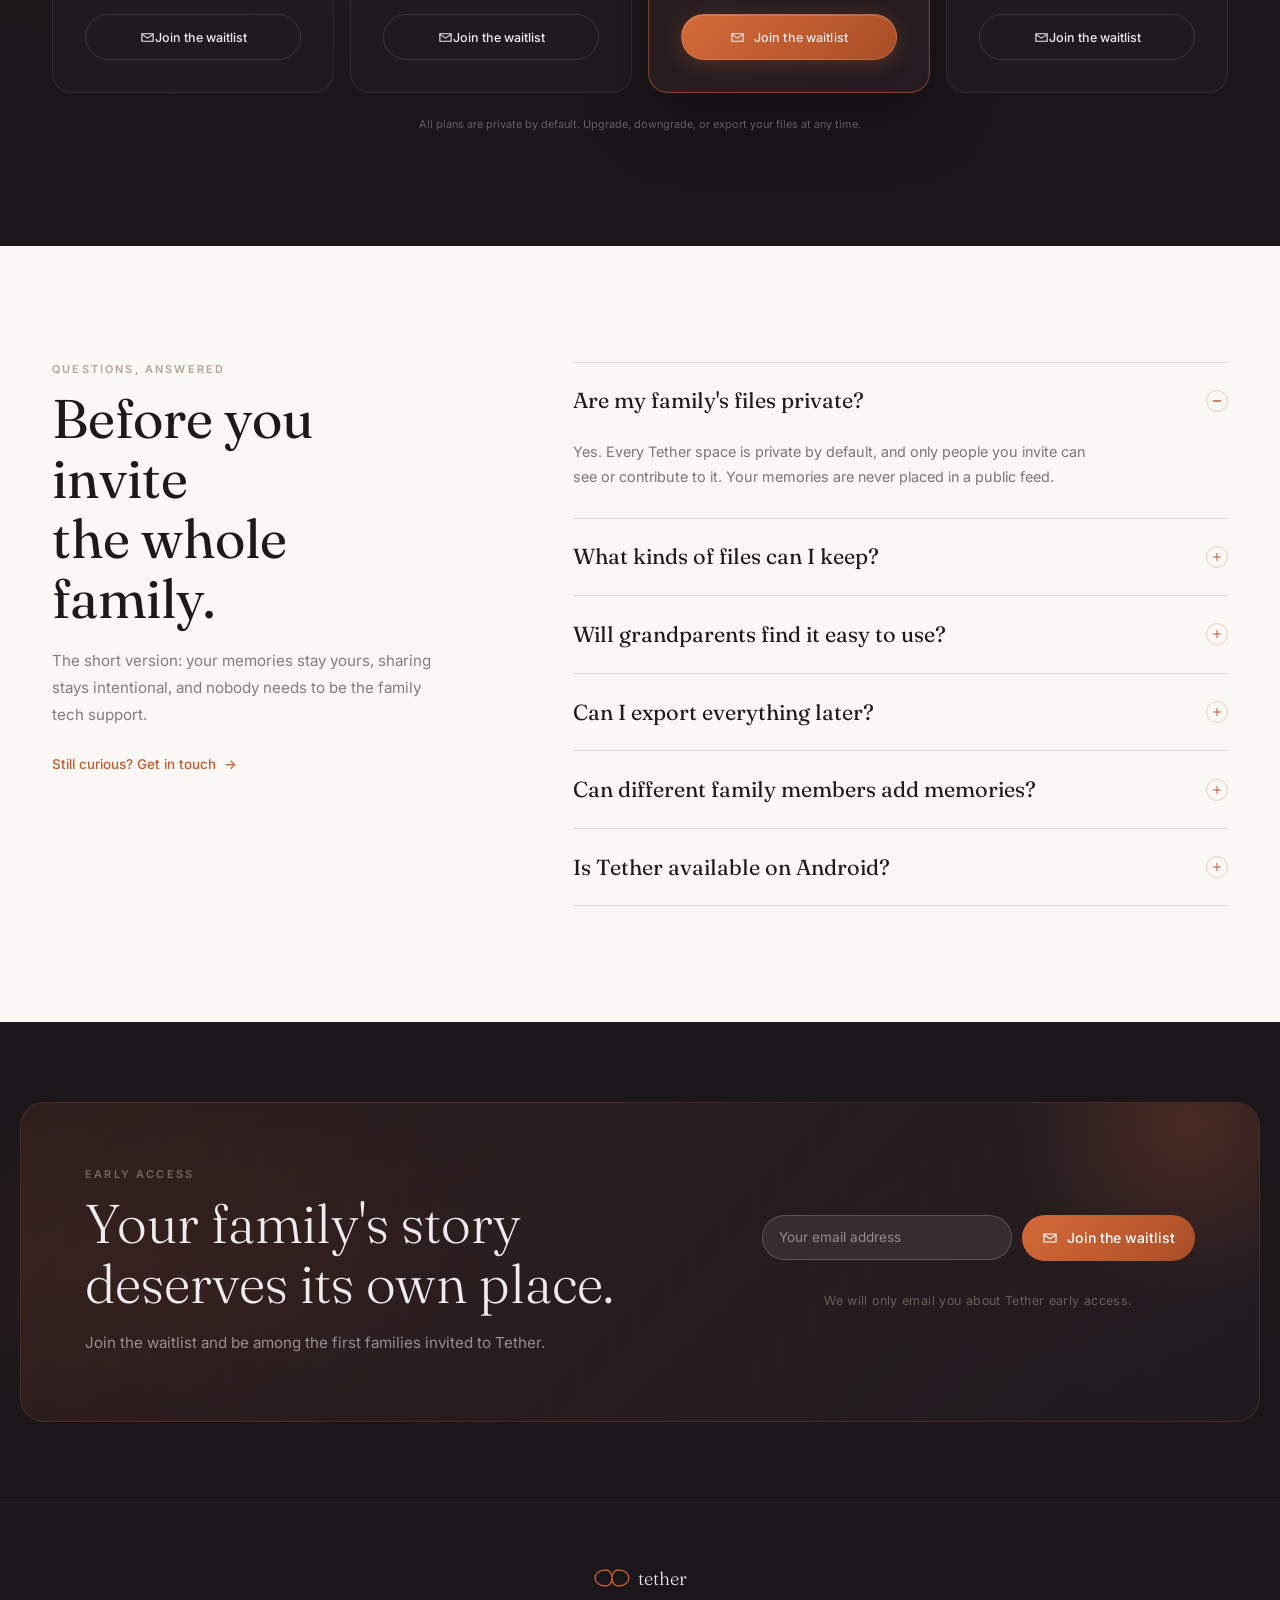
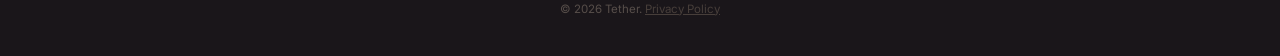
==== commit b6023032: "Yes" ====
--- a/index.html
+++ b/index.html
@@ -623,8 +623,7 @@
         <a href="#waitlist" class="pricing-button"><svg class="waitlist-icon" width="15" height="15" viewBox="0 0 24 24" fill="none" stroke="currentColor" stroke-width="1.8" aria-hidden="true"><path d="M3 6h18v12H3z"/><path d="m3 7 9 6 9-6"/></svg>Join the waitlist</a>
       </article>
 
-      <article class="pricing-card pricing-card--featured reveal" style="transition-delay:.1s">
-        <div class="pricing-badge">MOST POPULAR</div>
+      <article class="pricing-card reveal" style="transition-delay:.1s">
         <div class="pricing-card-top">
           <p class="pricing-name">Individual</p>
           <p class="pricing-price"><span>$4.99</span> / month</p>
@@ -637,10 +636,11 @@
           <li>1 shared vault</li>
           <li>Up to 5 additional members per vault</li>
         </ul>
-        <a href="#waitlist" class="btn-cta pricing-primary"><svg class="waitlist-icon" width="15" height="15" viewBox="0 0 24 24" fill="none" stroke="currentColor" stroke-width="1.8" aria-hidden="true"><path d="M3 6h18v12H3z"/><path d="m3 7 9 6 9-6"/></svg>Join the waitlist</a>
+        <a href="#waitlist" class="pricing-button"><svg class="waitlist-icon" width="15" height="15" viewBox="0 0 24 24" fill="none" stroke="currentColor" stroke-width="1.8" aria-hidden="true"><path d="M3 6h18v12H3z"/><path d="m3 7 9 6 9-6"/></svg>Join the waitlist</a>
       </article>
 
-      <article class="pricing-card reveal" style="transition-delay:.2s">
+      <article class="pricing-card pricing-card--featured reveal" style="transition-delay:.2s">
+        <div class="pricing-badge">MOST POPULAR</div>
         <div class="pricing-card-top">
           <p class="pricing-name">Pro</p>
           <p class="pricing-price"><span>$7.99</span> / month</p>
@@ -653,7 +653,7 @@
           <li>3 shared vaults</li>
           <li>Up to 10 additional members per vault</li>
         </ul>
-        <a href="#waitlist" class="pricing-button"><svg class="waitlist-icon" width="15" height="15" viewBox="0 0 24 24" fill="none" stroke="currentColor" stroke-width="1.8" aria-hidden="true"><path d="M3 6h18v12H3z"/><path d="m3 7 9 6 9-6"/></svg>Join the waitlist</a>
+        <a href="#waitlist" class="btn-cta pricing-primary"><svg class="waitlist-icon" width="15" height="15" viewBox="0 0 24 24" fill="none" stroke="currentColor" stroke-width="1.8" aria-hidden="true"><path d="M3 6h18v12H3z"/><path d="m3 7 9 6 9-6"/></svg>Join the waitlist</a>
       </article>
 
       <article class="pricing-card reveal" style="transition-delay:.3s">
--- a/styles.css
+++ b/styles.css
@@ -40,6 +40,18 @@
 }
 
 a { text-decoration: none; color: inherit; }
+
+.sr-only {
+
+  position: absolute;
+  width: 1px;
+  height: 1px;
+  overflow: hidden;
+  clip: rect(0 0 0 0);
+  clip-path: inset(50%);
+  white-space: nowrap;
+
+}
 
 
 /* ════════════════════════════════════════
@@ -2909,6 +2921,14 @@
 
 }
 
+.tether-mailerlite-form .ml-form-embedSubmit button.loading {
+
+  display: none;
+  align-items: center;
+  justify-content: center;
+
+}
+
 .tether-mailerlite-form .ml-form-recaptcha {
 
   grid-column: 1 / -1;
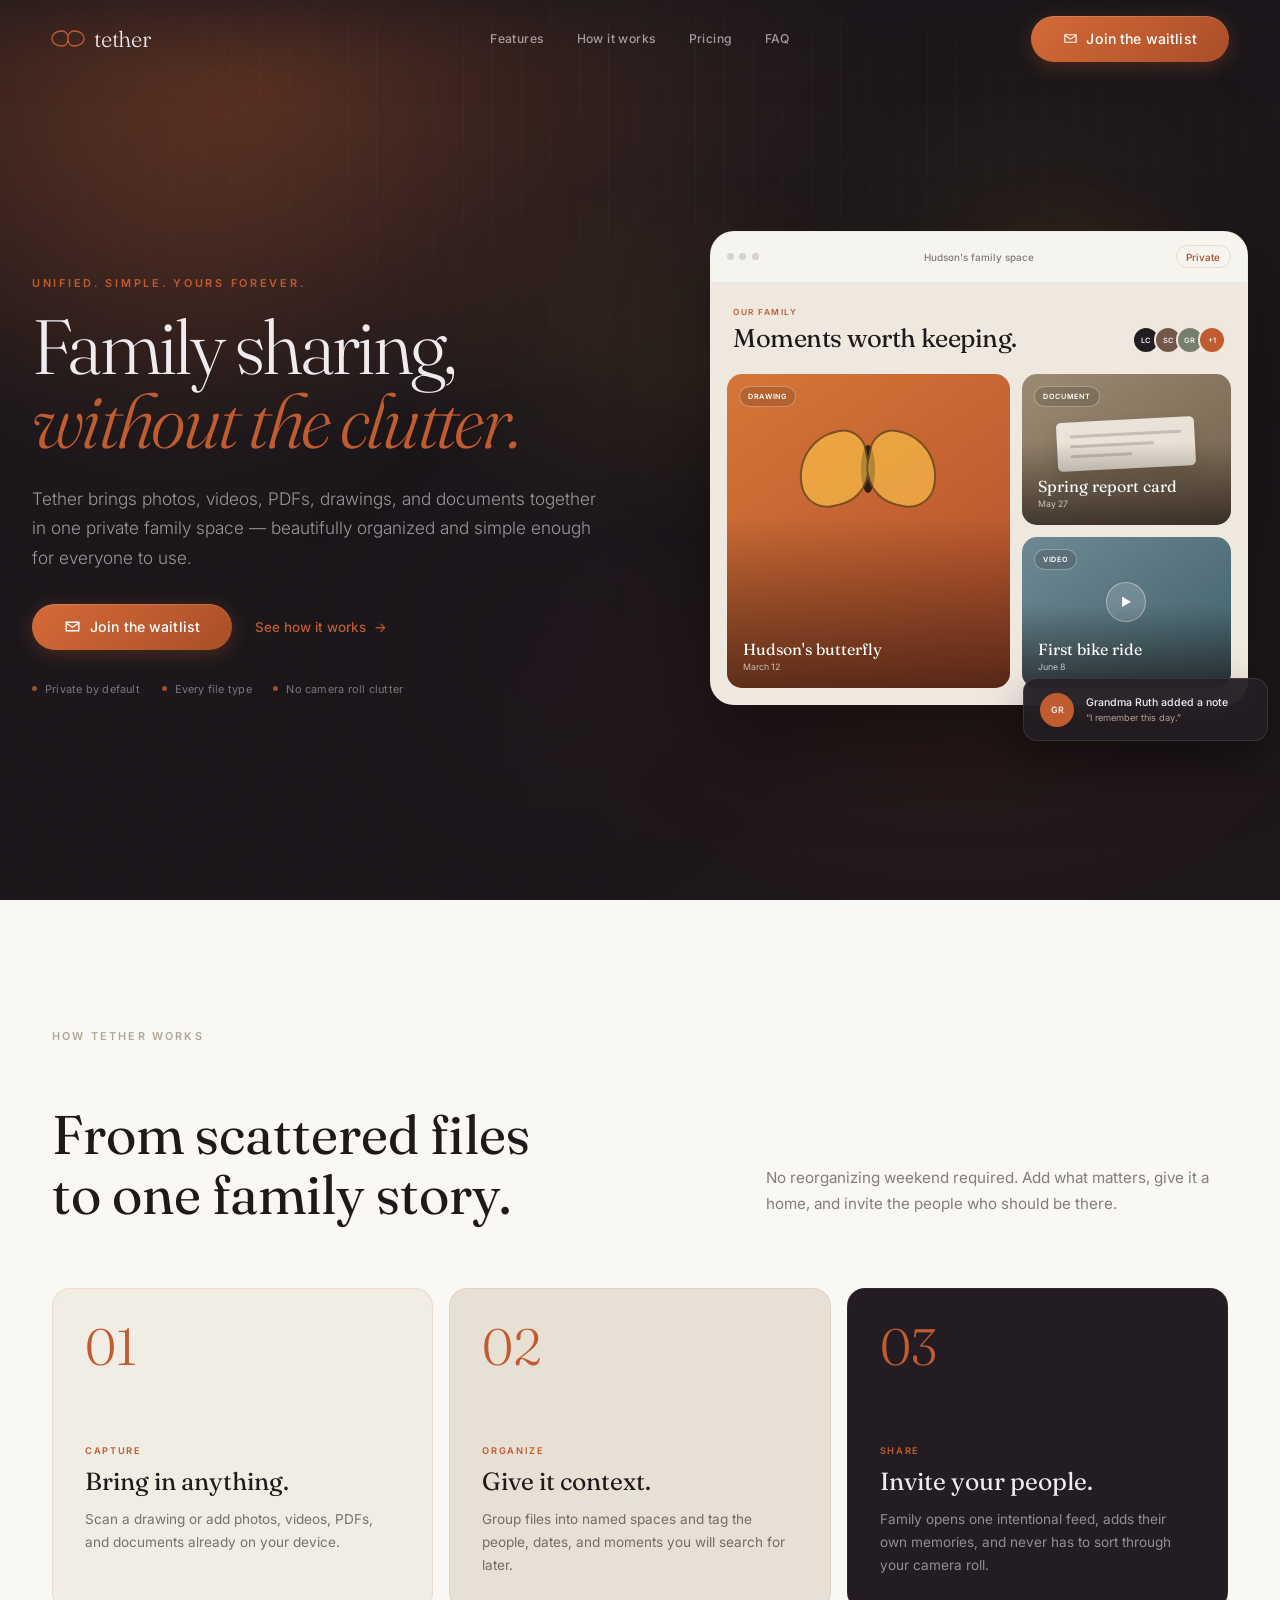
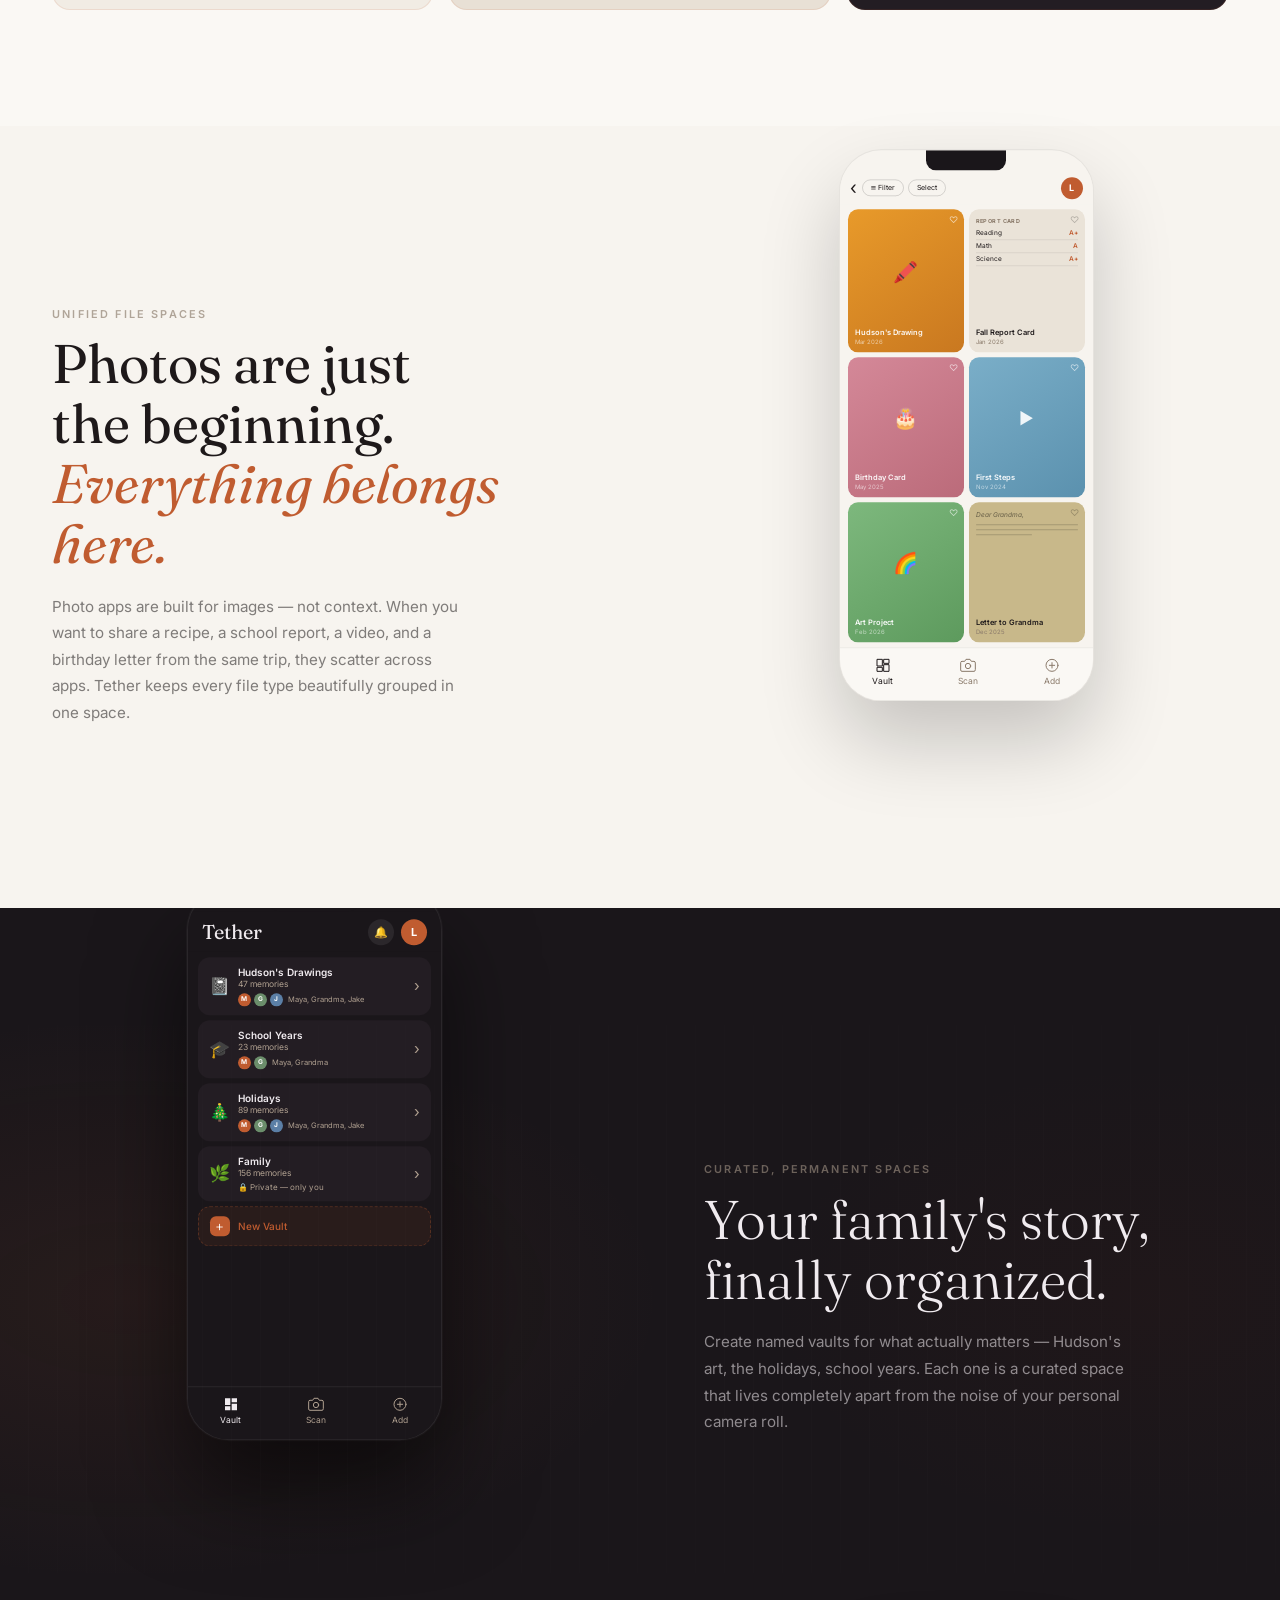
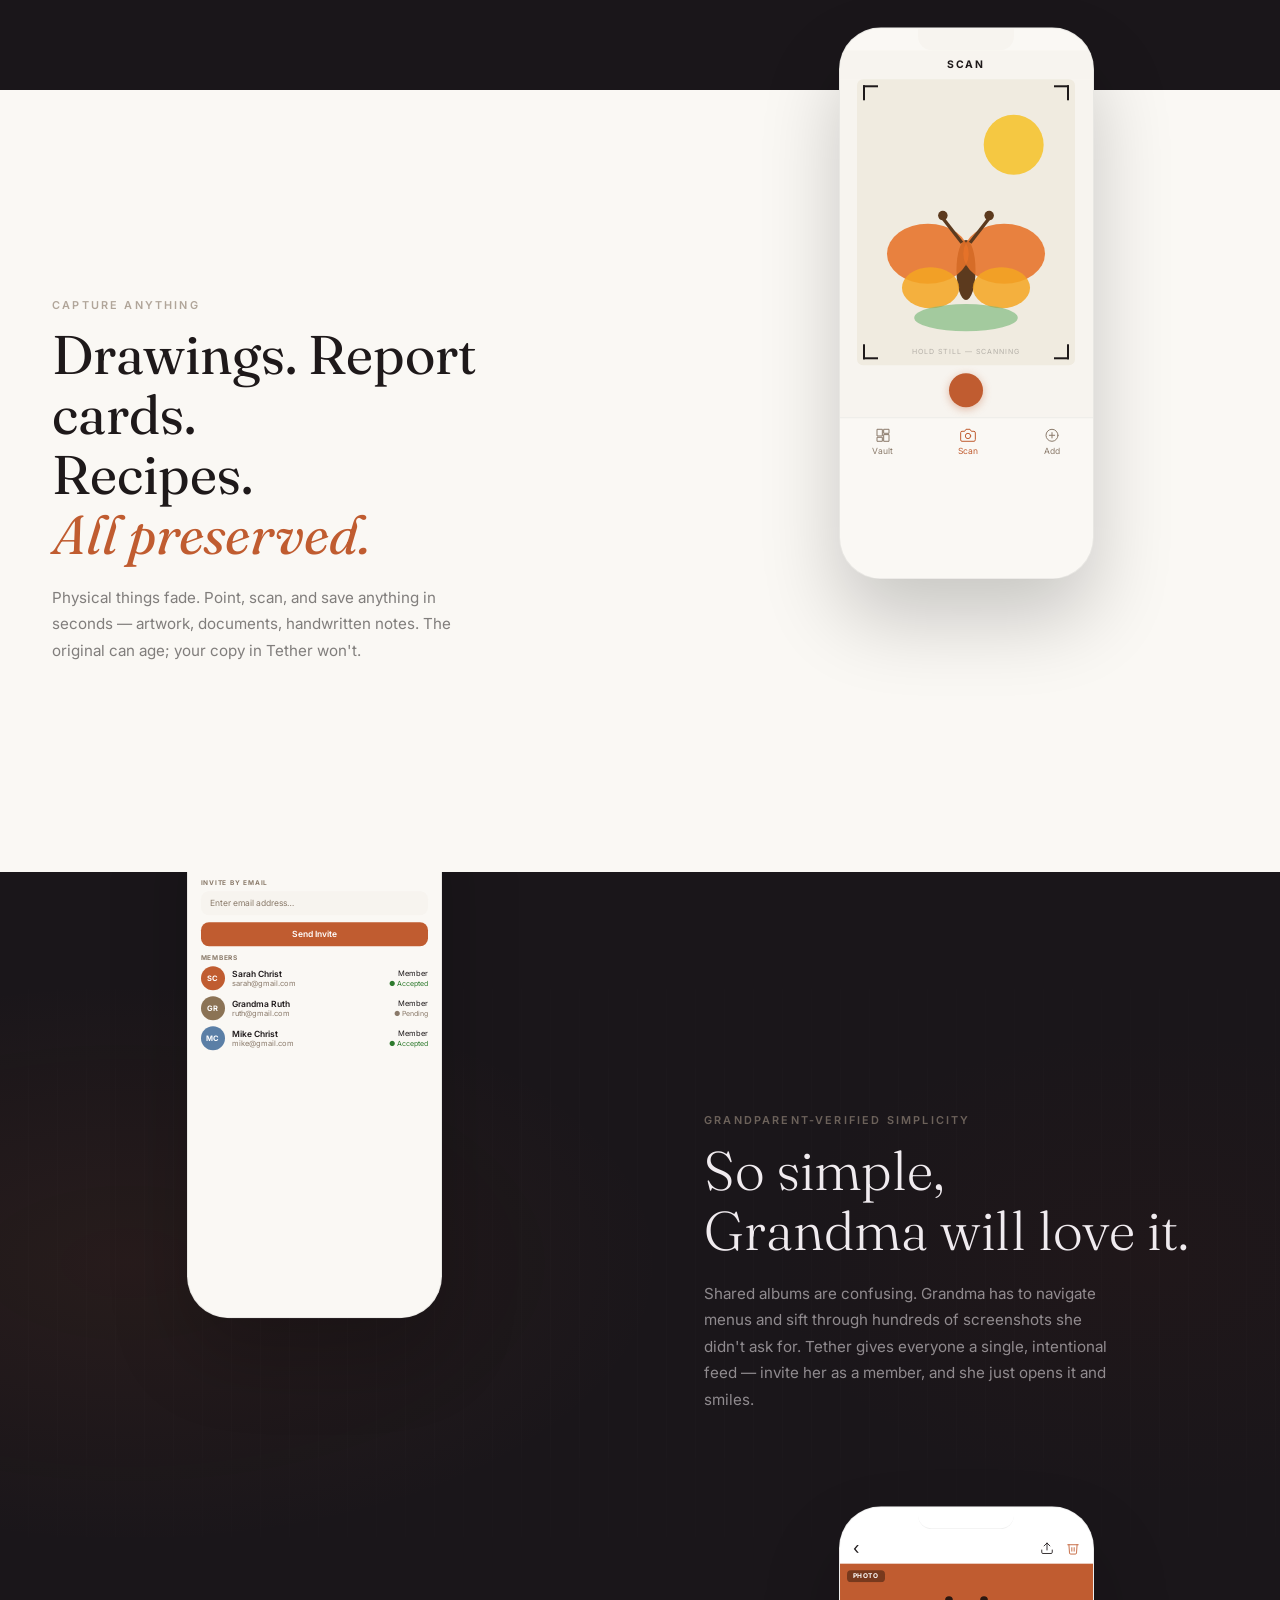
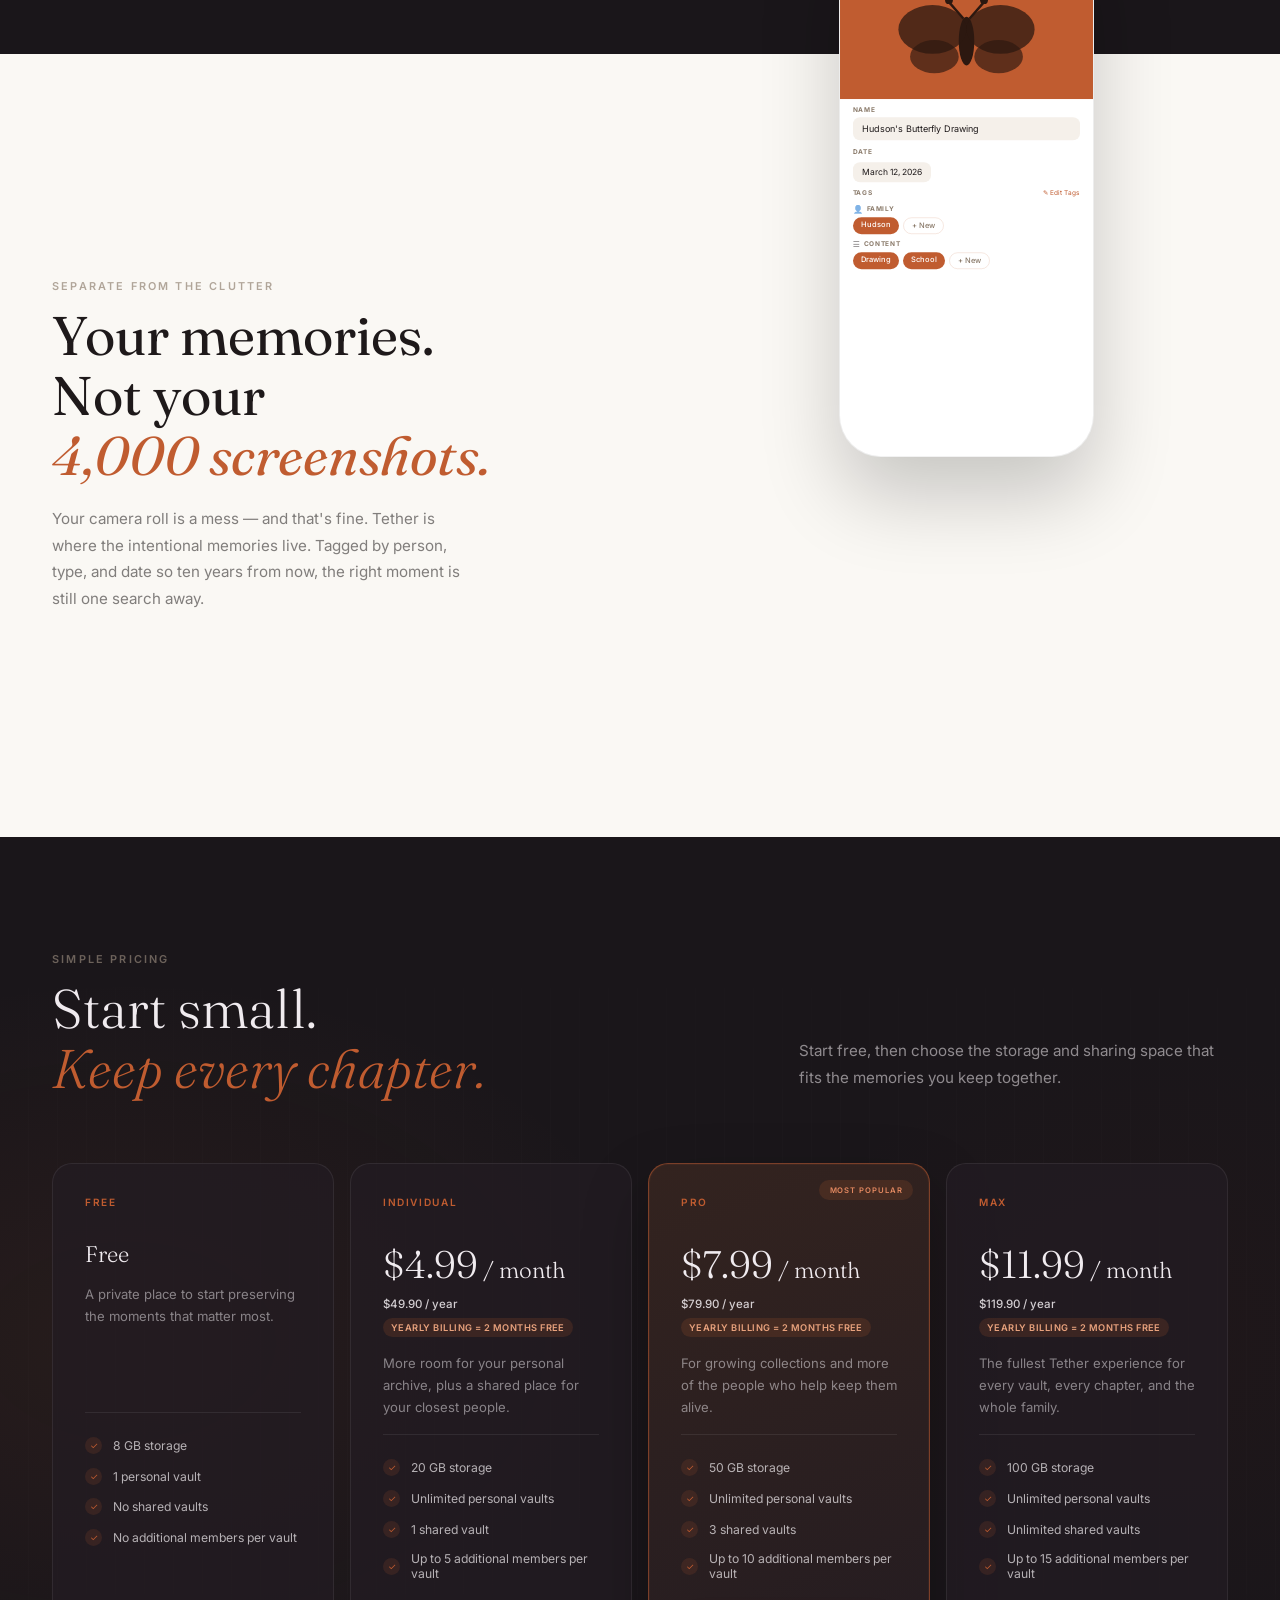
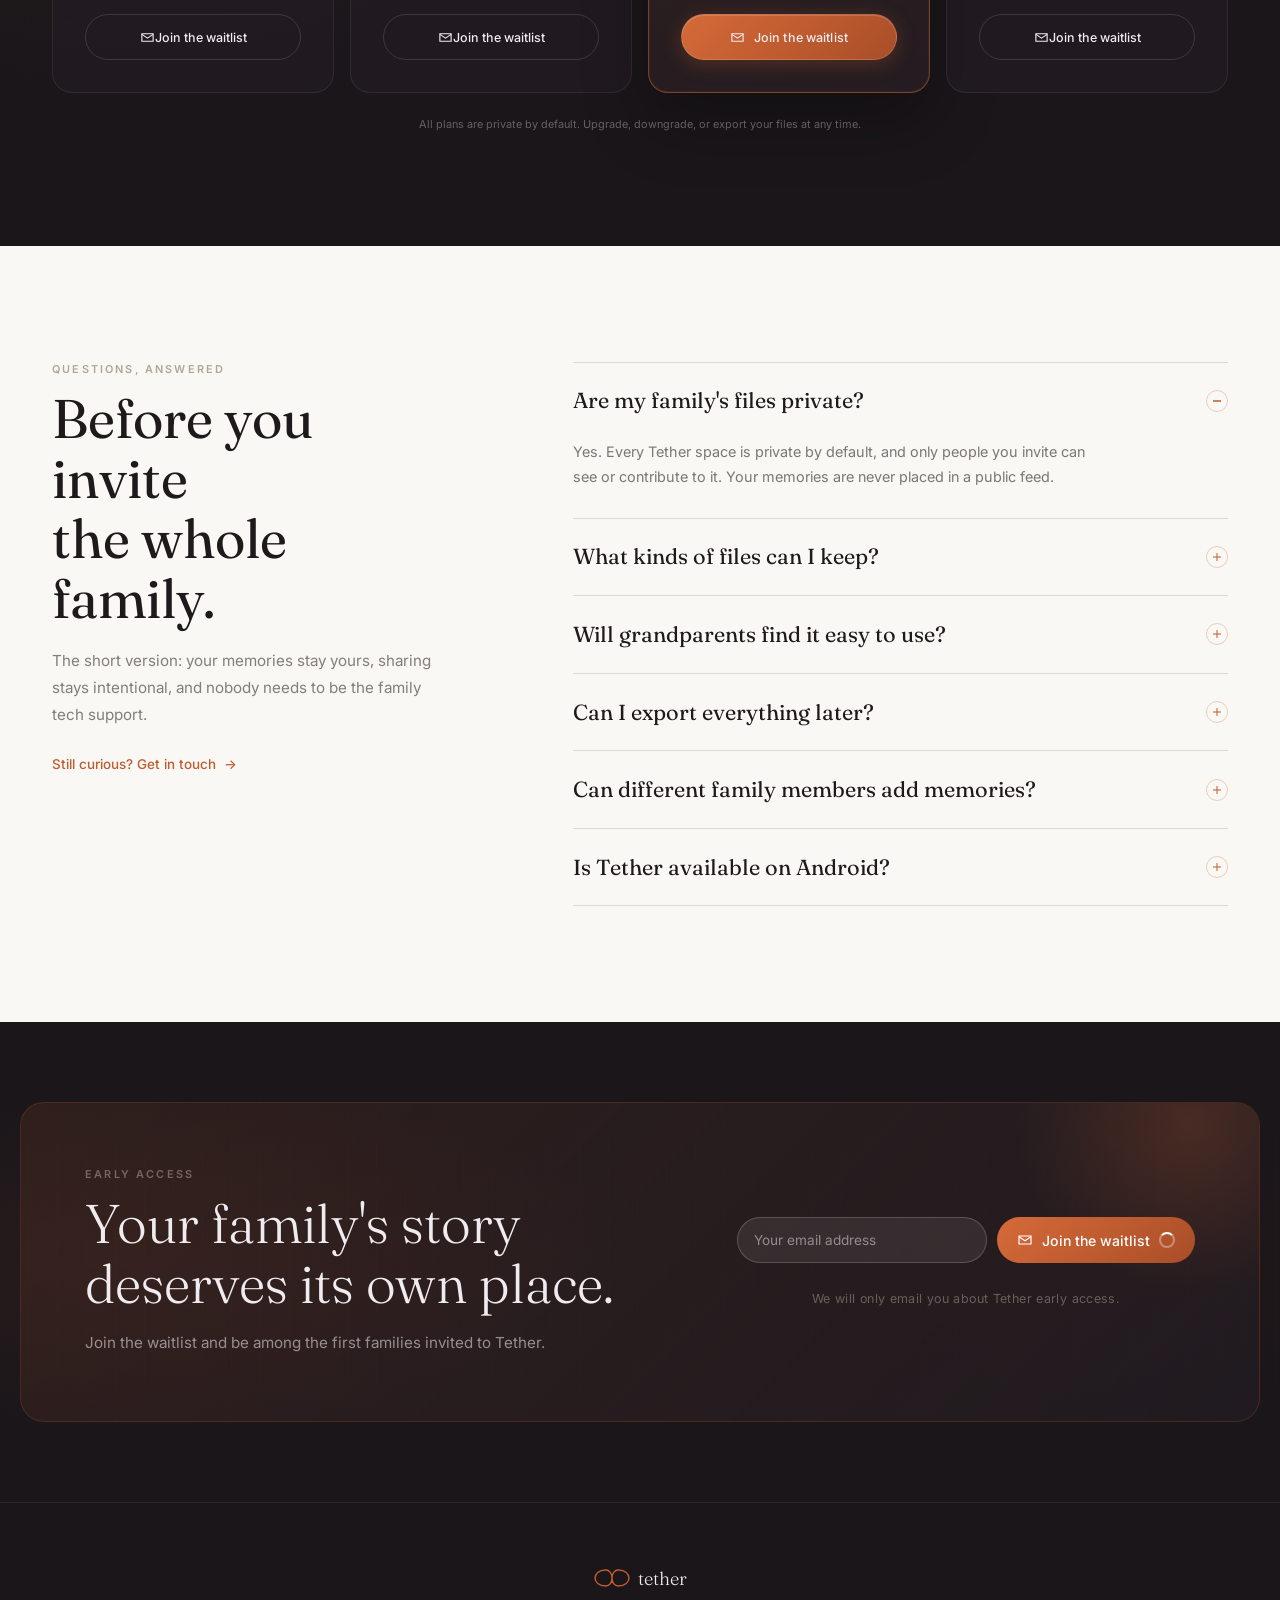
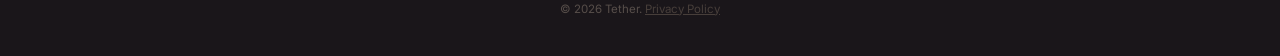
==== commit 5118c2f4: "Switch to cloudflare database" ====
--- a/index.html
+++ b/index.html
@@ -748,30 +748,19 @@
       <p class="body-light">Join the waitlist and be among the first families invited to Tether.</p>
     </div>
     <div class="closing-action">
-      <div id="mlb2-44238230" class="ml-form-embedContainer ml-subscribe-form ml-subscribe-form-44238230 tether-mailerlite-form">
-        <div class="ml-form-embedWrapper embedForm">
-          <div class="ml-form-embedBody row-form">
-            <form class="ml-block-form" action="https://assets.mailerlite.com/jsonp/2540120/forms/194264347238729221/subscribe" data-code="" method="post" target="_blank">
-              <div class="ml-form-formContent">
-                <label class="sr-only" for="tether-waitlist-email">Email address</label>
-                <input id="tether-waitlist-email" aria-label="Email address" aria-required="true" type="email" name="fields[email]" placeholder="Your email address" autocomplete="email" required />
-              </div>
-              <div class="ml-form-embedSubmit">
-                <button type="submit" class="primary"><svg class="waitlist-icon" width="16" height="16" viewBox="0 0 24 24" fill="none" stroke="currentColor" stroke-width="1.8" aria-hidden="true"><path d="M3 6h18v12H3z"/><path d="m3 7 9 6 9-6"/></svg>Join the waitlist</button>
-                <button disabled type="button" class="loading" aria-label="Joining the waitlist"><span class="waitlist-loader" aria-hidden="true"></span></button>
-              </div>
-              <div class="ml-form-recaptcha ml-validate-required">
-                <div class="g-recaptcha" data-sitekey="6Lf1KHQUAAAAAFNKEX1hdSWCS3mRMv4FlFaNslaD"></div>
-              </div>
-              <input type="hidden" name="ml-submit" value="1" />
-              <input type="hidden" name="anticsrf" value="true" />
-            </form>
-          </div>
-          <div class="ml-form-successBody row-success" hidden aria-live="polite">
-            <p>Check your inbox to confirm your spot.</p>
-          </div>
-        </div>
-      </div>
+      <form id="tether-waitlist-form" class="tether-waitlist-form" action="/api/waitlist" method="post" novalidate>
+        <div class="waitlist-form-fields">
+          <label class="sr-only" for="tether-waitlist-email">Email address</label>
+          <input id="tether-waitlist-email" aria-describedby="tether-waitlist-status" type="email" name="email" placeholder="Your email address" autocomplete="email" required />
+          <button type="submit"><svg class="waitlist-icon" width="16" height="16" viewBox="0 0 24 24" fill="none" stroke="currentColor" stroke-width="1.8" aria-hidden="true"><path d="M3 6h18v12H3z"/><path d="m3 7 9 6 9-6"/></svg><span class="waitlist-button-label">Join the waitlist</span><span class="waitlist-loader" hidden aria-hidden="true"></span></button>
+        </div>
+        <div class="waitlist-honeypot" aria-hidden="true">
+          <label for="tether-waitlist-website">Website</label>
+          <input id="tether-waitlist-website" type="text" name="website" tabindex="-1" autocomplete="off" />
+        </div>
+        <div id="tether-turnstile" class="waitlist-turnstile" aria-live="polite"></div>
+        <p id="tether-waitlist-status" class="waitlist-status" hidden aria-live="polite"></p>
+      </form>
       <p class="cta-fine">We will only email you about Tether early access.</p>
     </div>
   </div>
@@ -792,23 +781,10 @@
 </footer>
 
 <script>
-  function ml_webform_success_44238230() {
-
-    const WaitlistForm = document.querySelector('.ml-subscribe-form-44238230 .row-form');
-    const WaitlistSuccess = document.querySelector('.ml-subscribe-form-44238230 .row-success');
-
-    if (WaitlistForm && WaitlistSuccess) {
-
-      WaitlistForm.hidden = true;
-      WaitlistSuccess.hidden = false;
-
-    }
-
-  }
+  window.TetherWaitlistConfig = {
+    turnstileSiteKey: '0x4AAAAAAEAP4qFyWYZn2Zbh'
+  };
 </script>
-<script src="https://www.google.com/recaptcha/api.js"></script>
-<script src="https://groot.mailerlite.com/js/w/webforms.min.js?v83147fa8ce2d95cb73ece7f28b469519"></script>
-<script>fetch('https://assets.mailerlite.com/jsonp/2540120/forms/194264347238729221/takel');</script>
 <script src="script.js"></script>
 </body>
 </html>
--- a/styles.css
+++ b/styles.css
@@ -2860,13 +2860,13 @@
 
 }
 
-.tether-mailerlite-form {
+.tether-waitlist-form {
 
   width: min(100%, 600px);
 
 }
 
-.tether-mailerlite-form .ml-block-form {
+.waitlist-form-fields {
 
   display: grid;
   grid-template-columns: minmax(0, 1fr) auto;
@@ -2874,7 +2874,7 @@
 
 }
 
-.tether-mailerlite-form .ml-form-formContent input {
+.tether-waitlist-form input[type='email'] {
 
   width: 100%;
   min-width: 0;
@@ -2889,20 +2889,20 @@
 
 }
 
-.tether-mailerlite-form .ml-form-formContent input::placeholder {
+.tether-waitlist-form input[type='email']::placeholder {
 
   color: rgba(240, 235, 239, .5);
 
 }
 
-.tether-mailerlite-form .ml-form-formContent input:focus {
+.tether-waitlist-form input[type='email']:focus {
 
   border-color: var(--accent);
   box-shadow: 0 0 0 3px rgba(192, 92, 48, .18);
 
 }
 
-.tether-mailerlite-form .ml-form-embedSubmit button {
+.tether-waitlist-form button[type='submit'] {
 
   display: inline-flex;
   min-height: 100%;
@@ -2921,28 +2921,6 @@
 
 }
 
-.tether-mailerlite-form .ml-form-embedSubmit button.loading {
-
-  display: none;
-  align-items: center;
-  justify-content: center;
-
-}
-
-.tether-mailerlite-form .ml-form-recaptcha {
-
-  grid-column: 1 / -1;
-  margin-top: .4rem;
-
-}
-
-.tether-mailerlite-form .ml-form-successBody {
-
-  color: #E8B17B;
-  font-size: .9rem;
-
-}
-
 .waitlist-loader {
 
   display: block;
@@ -2955,6 +2933,34 @@
 
 }
 
+.waitlist-honeypot {
+
+  position: absolute;
+  left: -9999px;
+
+}
+
+.waitlist-turnstile {
+
+  margin-top: .75rem;
+
+}
+
+.waitlist-status {
+
+  margin-top: .75rem;
+  color: #E8B17B;
+  font-size: .9rem;
+
+}
+
+.tether-waitlist-form button[type='submit'][disabled] {
+
+  cursor: wait;
+  opacity: .8;
+
+}
+
 @keyframes waitlist-spin {
 
   to { transform: rotate(360deg); }
@@ -3217,13 +3223,13 @@
 
   }
 
-  .tether-mailerlite-form .ml-block-form {
+  .waitlist-form-fields {
 
     grid-template-columns: 1fr;
 
   }
 
-  .tether-mailerlite-form .ml-form-embedSubmit button {
+  .tether-waitlist-form button[type='submit'] {
 
     width: 100%;
     justify-content: center;
@@ -3878,7 +3884,7 @@
   }
 
   .closing-action,
-  .tether-mailerlite-form {
+  .tether-waitlist-form {
 
     width: 100%;
 
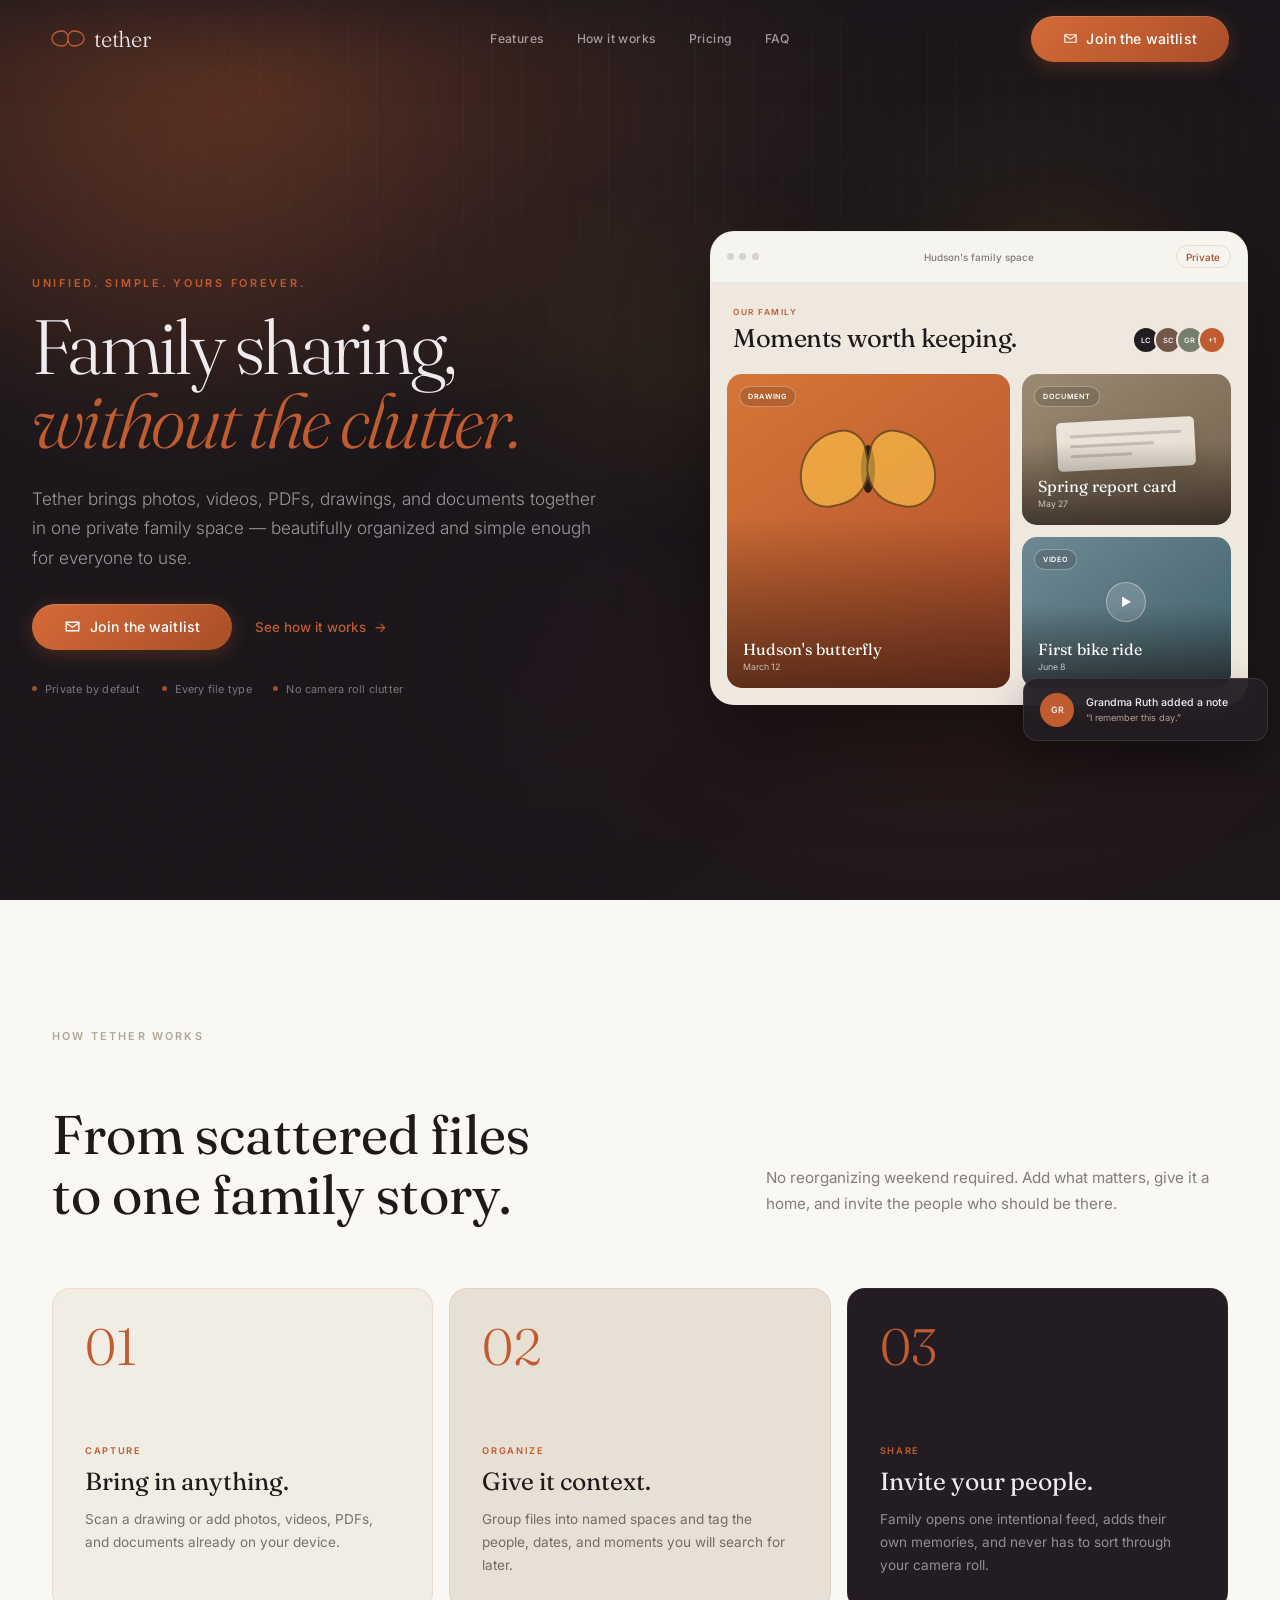
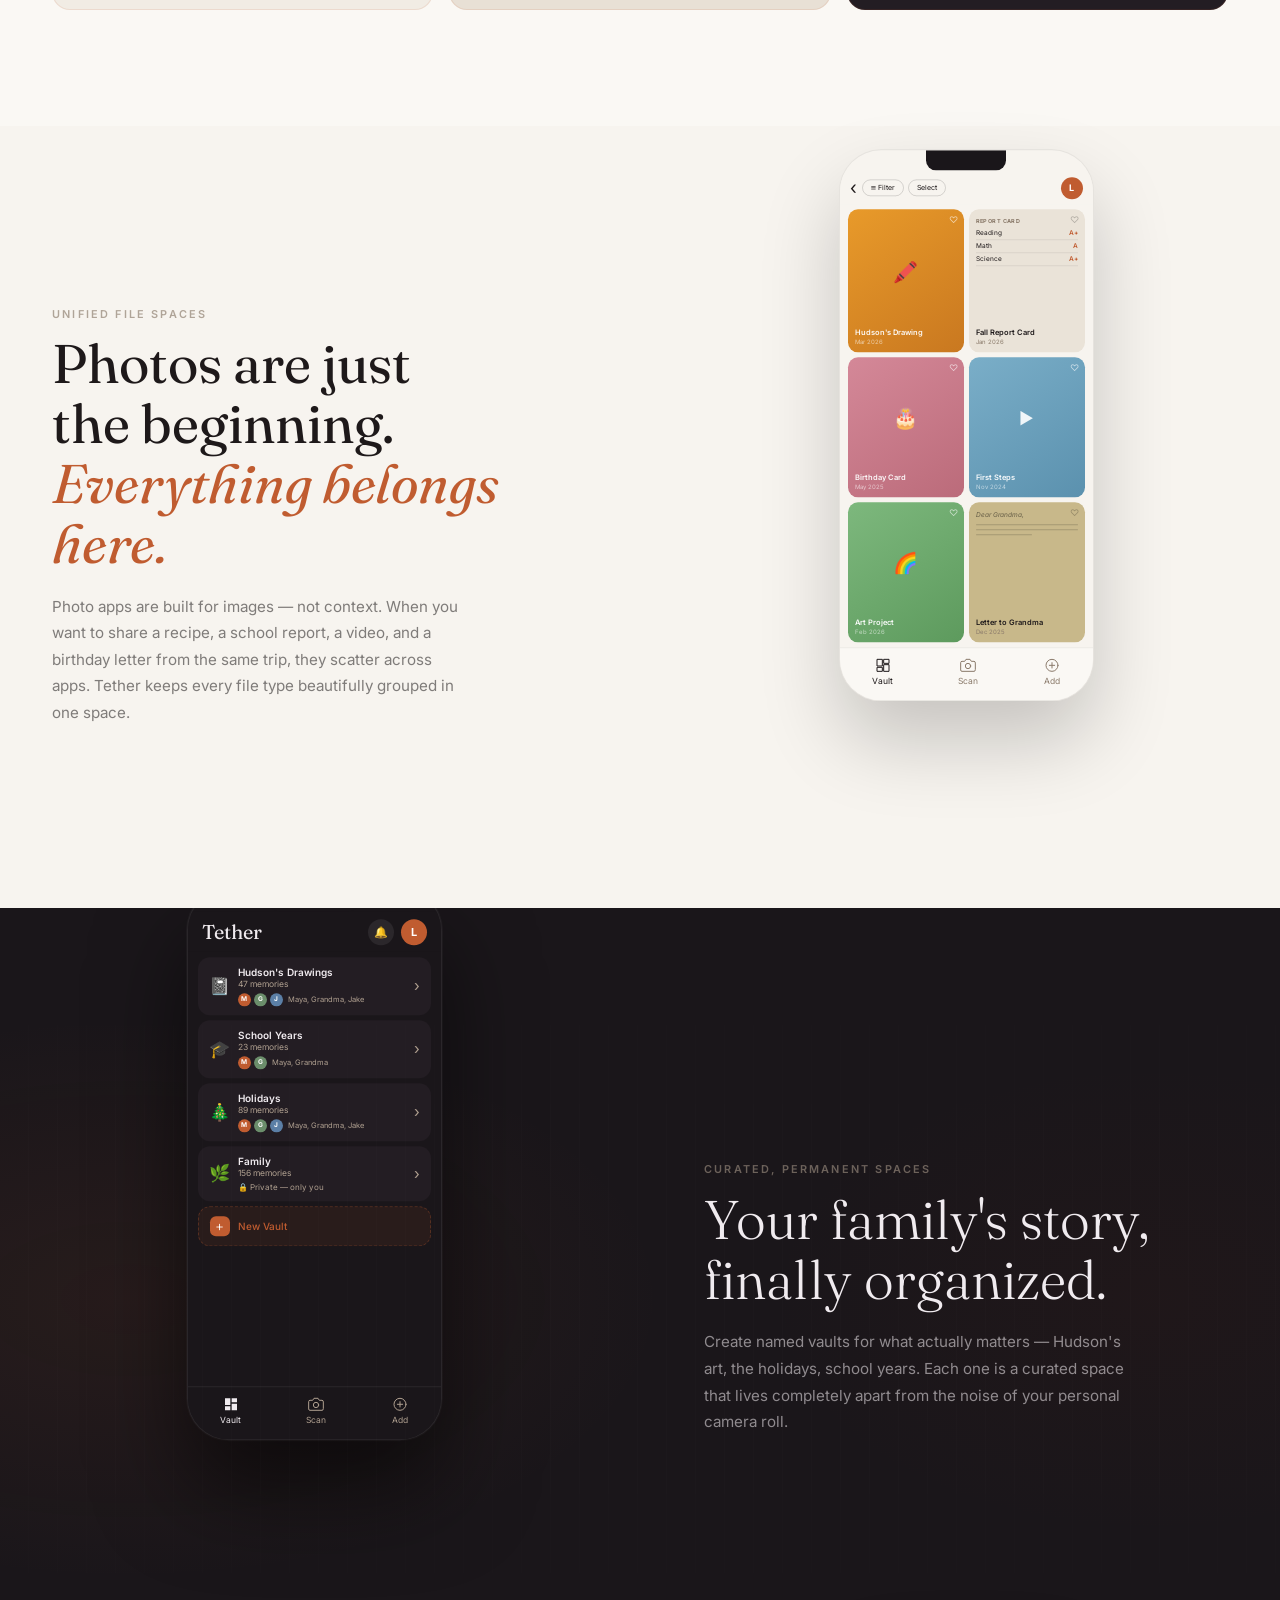
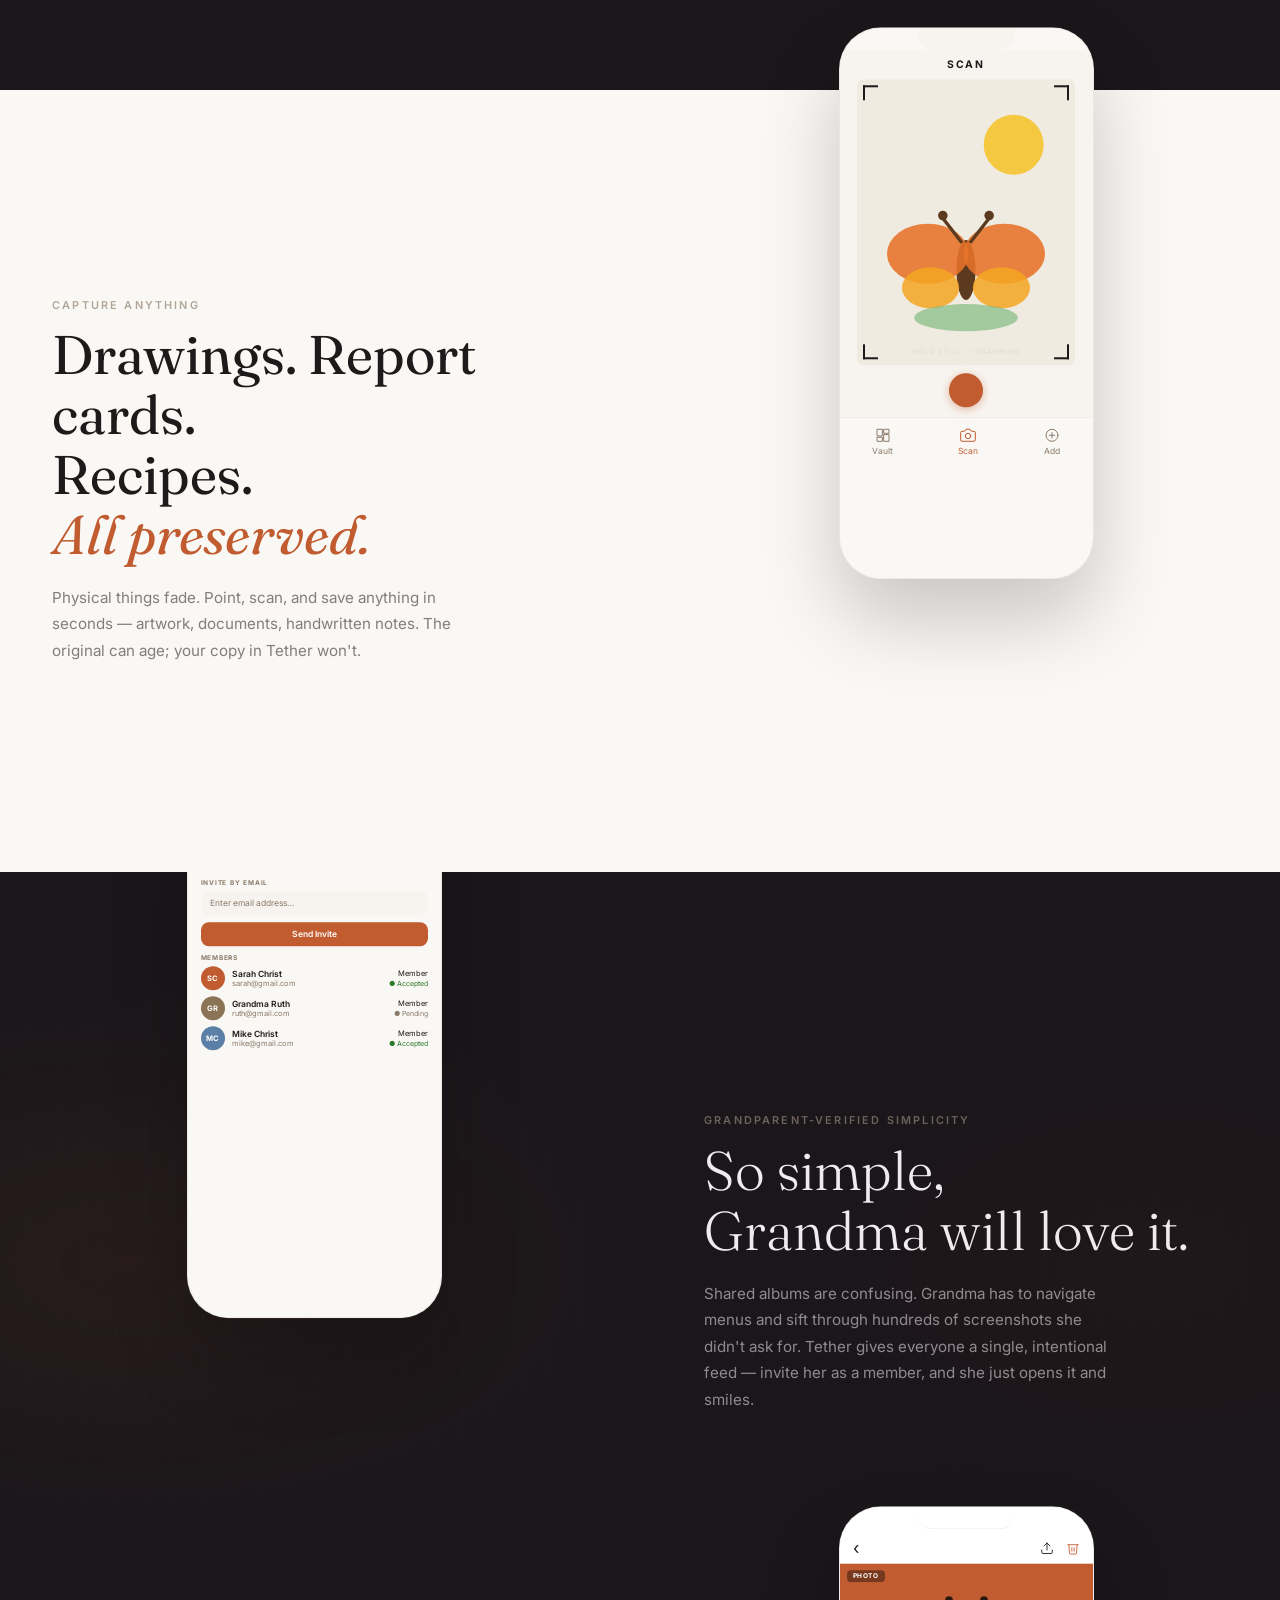
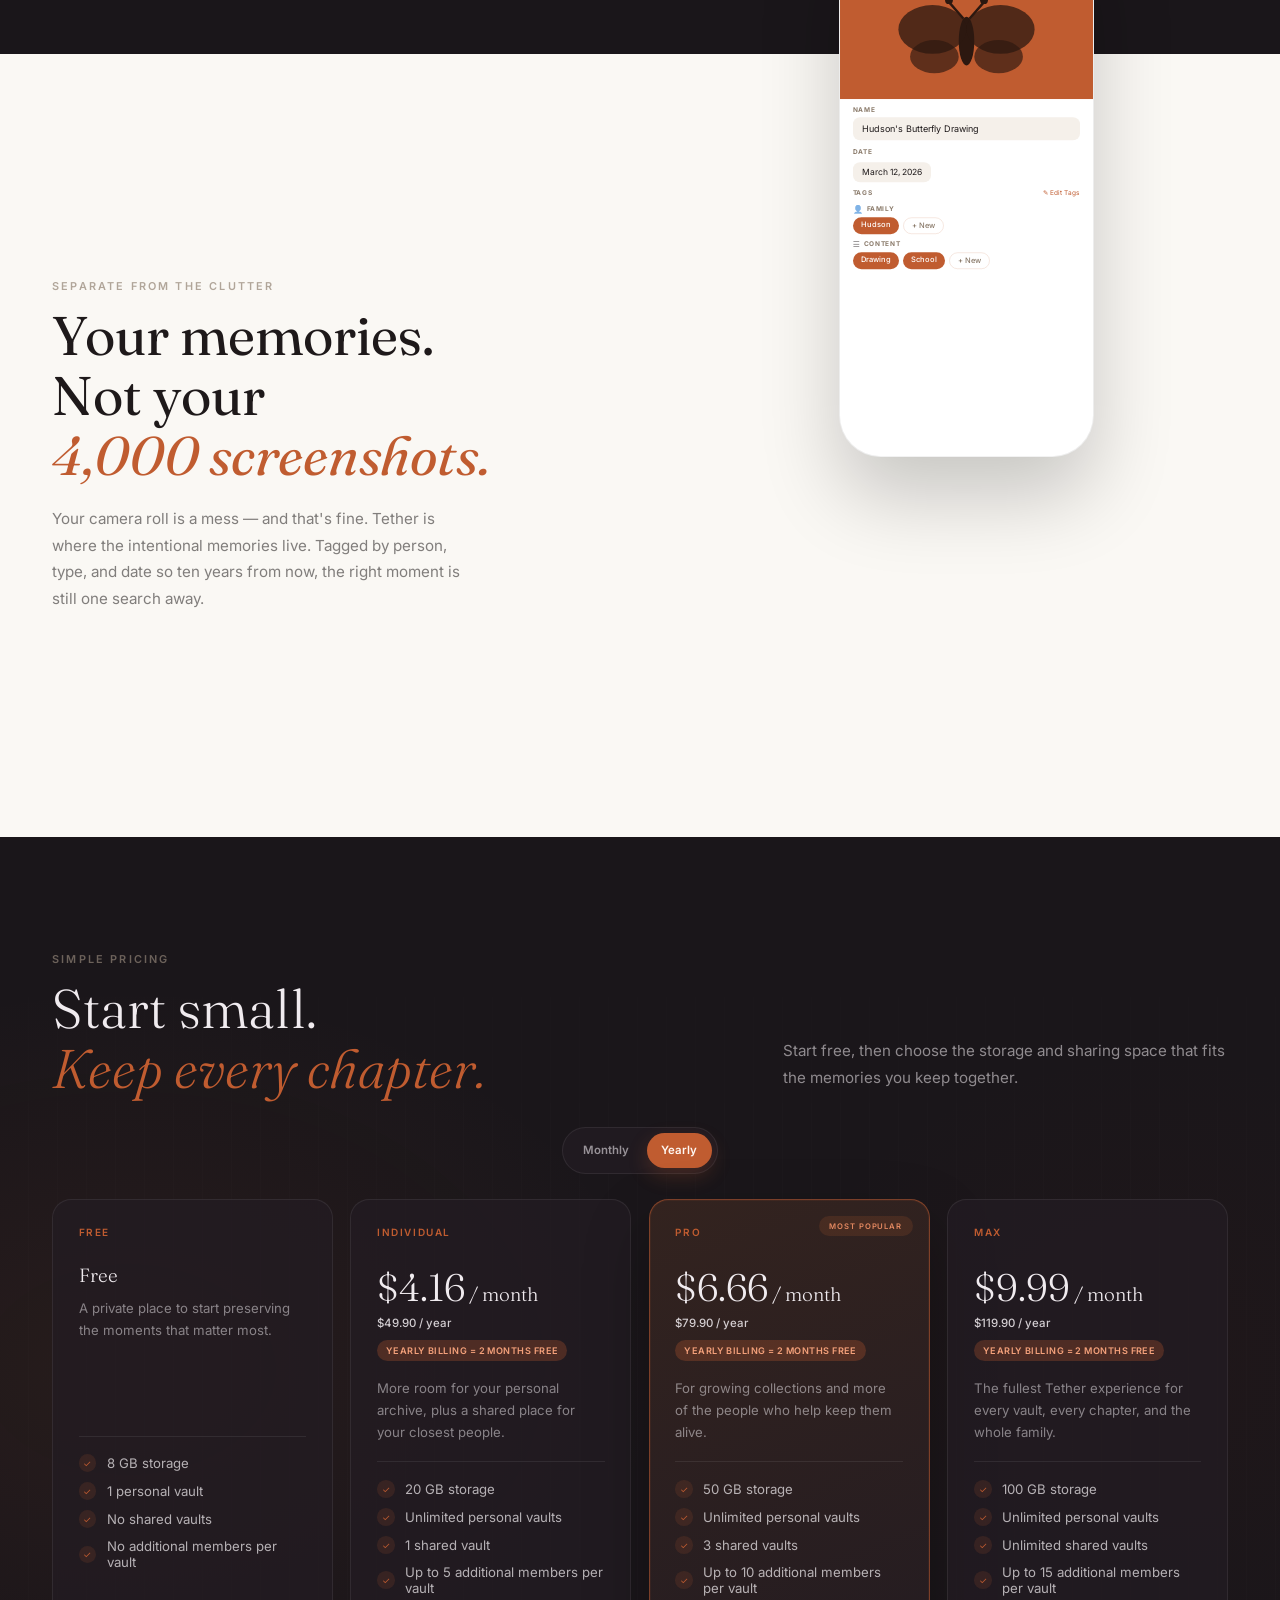
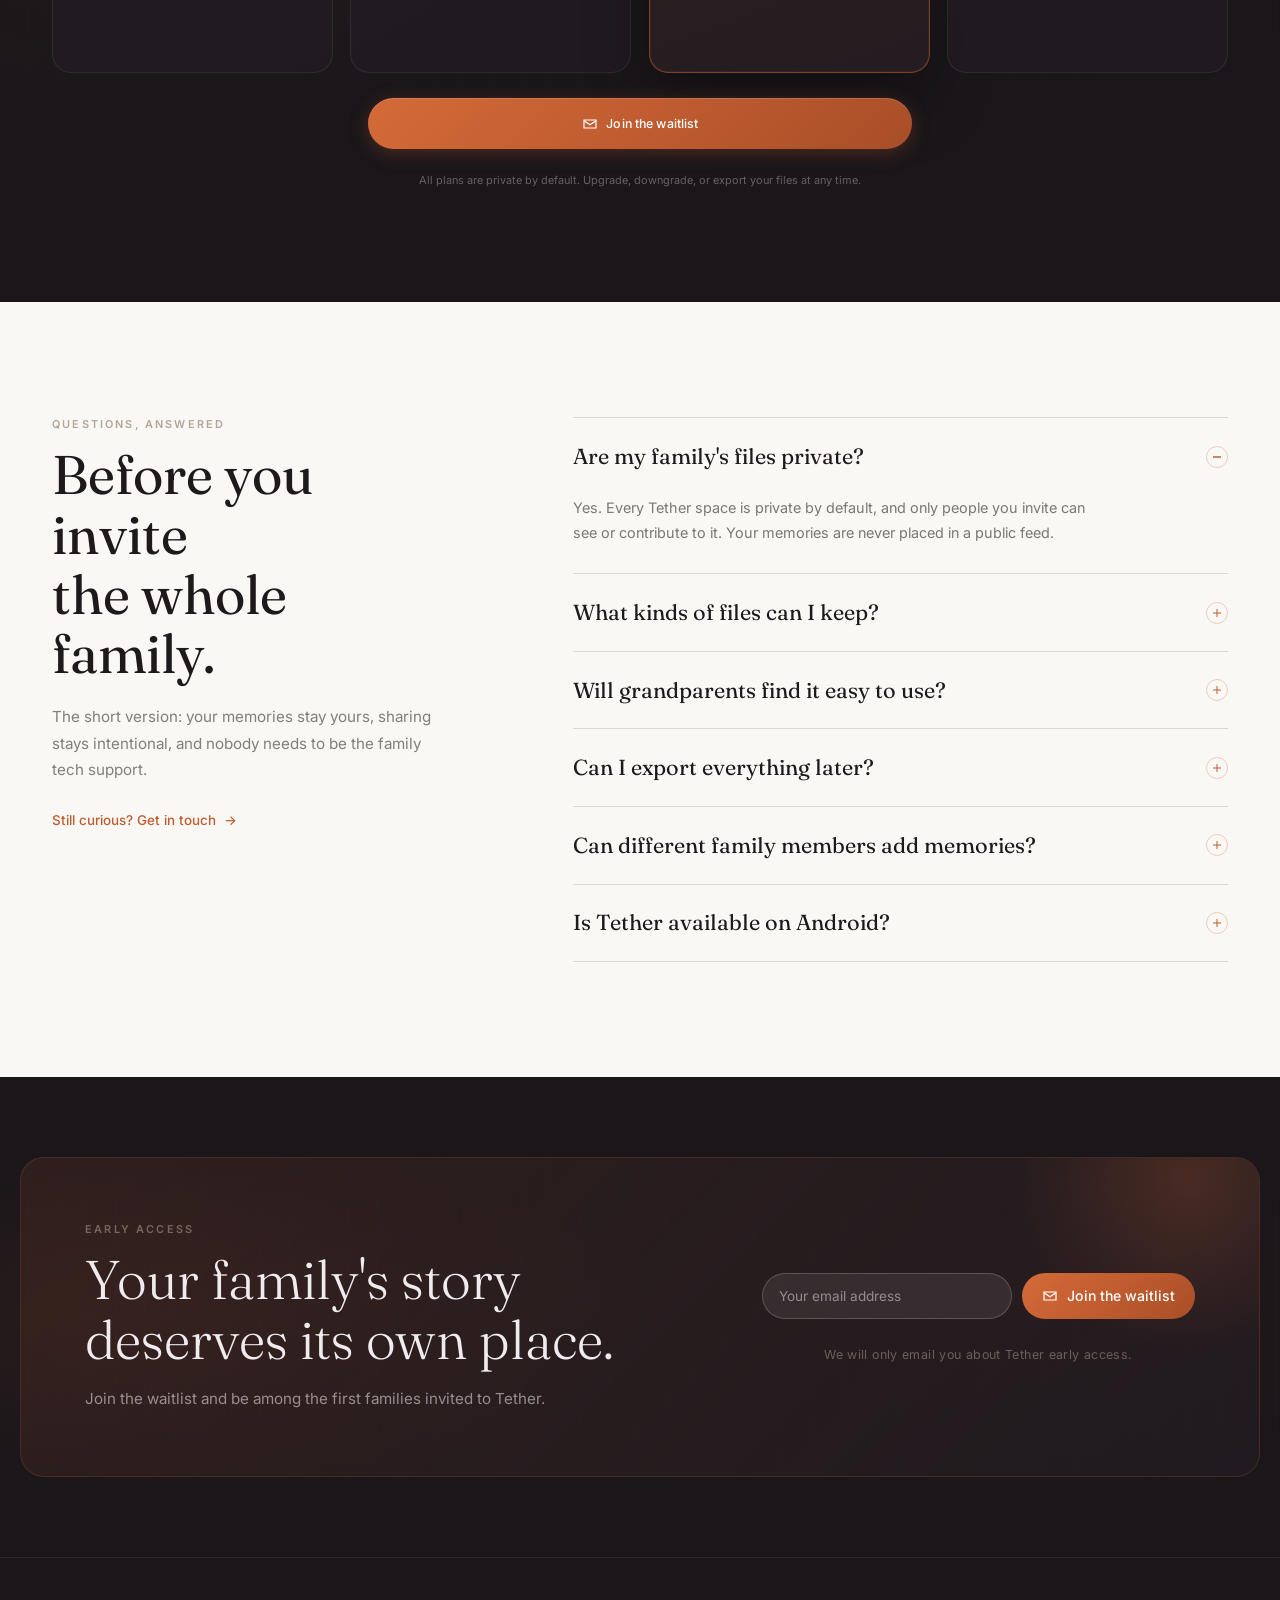
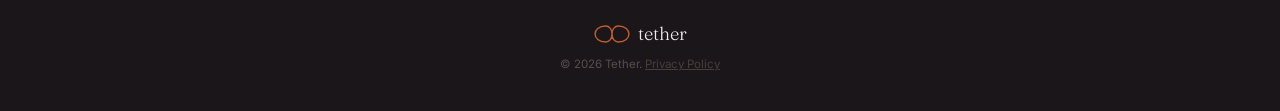
==== commit 212bb0aa: "Fixed prixing" ====
--- a/index.html
+++ b/index.html
@@ -607,6 +607,10 @@
       </div>
       <p class="body-light">Start free, then choose the storage and sharing space that fits the memories you keep together.</p>
     </div>
+    <div class="pricing-billing-toggle reveal" role="group" aria-label="Billing frequency">
+      <button class="pricing-billing-option" type="button" data-pricing-billing="monthly" aria-pressed="false">Monthly</button>
+      <button class="pricing-billing-option is-selected" type="button" data-pricing-billing="yearly" aria-pressed="true">Yearly</button>
+    </div>
     <div class="pricing-grid">
       <article class="pricing-card reveal">
         <div class="pricing-card-top">
@@ -620,14 +624,13 @@
           <li>No shared vaults</li>
           <li>No additional members per vault</li>
         </ul>
-        <a href="#waitlist" class="pricing-button"><svg class="waitlist-icon" width="15" height="15" viewBox="0 0 24 24" fill="none" stroke="currentColor" stroke-width="1.8" aria-hidden="true"><path d="M3 6h18v12H3z"/><path d="m3 7 9 6 9-6"/></svg>Join the waitlist</a>
       </article>
 
       <article class="pricing-card reveal" style="transition-delay:.1s">
         <div class="pricing-card-top">
           <p class="pricing-name">Individual</p>
-          <p class="pricing-price"><span>$4.99</span> / month</p>
-          <p class="pricing-yearly"><strong>$49.90 / year</strong><span>Yearly billing = 2 months free</span></p>
+          <p class="pricing-price" data-monthly-price="$4.99" data-yearly-monthly-price="$4.16"><span>$4.16</span> / month</p>
+          <p class="pricing-yearly" data-monthly-detail="Billed monthly" data-yearly-total="$49.90 / year" data-yearly-savings="Yearly billing = 2 months free"><strong>$49.90 / year</strong><span>Yearly billing = 2 months free</span></p>
           <p class="pricing-description">More room for your personal archive, plus a shared place for your closest people.</p>
         </div>
         <ul class="pricing-features">
@@ -636,15 +639,14 @@
           <li>1 shared vault</li>
           <li>Up to 5 additional members per vault</li>
         </ul>
-        <a href="#waitlist" class="pricing-button"><svg class="waitlist-icon" width="15" height="15" viewBox="0 0 24 24" fill="none" stroke="currentColor" stroke-width="1.8" aria-hidden="true"><path d="M3 6h18v12H3z"/><path d="m3 7 9 6 9-6"/></svg>Join the waitlist</a>
       </article>
 
       <article class="pricing-card pricing-card--featured reveal" style="transition-delay:.2s">
         <div class="pricing-badge">MOST POPULAR</div>
         <div class="pricing-card-top">
           <p class="pricing-name">Pro</p>
-          <p class="pricing-price"><span>$7.99</span> / month</p>
-          <p class="pricing-yearly"><strong>$79.90 / year</strong><span>Yearly billing = 2 months free</span></p>
+          <p class="pricing-price" data-monthly-price="$7.99" data-yearly-monthly-price="$6.66"><span>$6.66</span> / month</p>
+          <p class="pricing-yearly" data-monthly-detail="Billed monthly" data-yearly-total="$79.90 / year" data-yearly-savings="Yearly billing = 2 months free"><strong>$79.90 / year</strong><span>Yearly billing = 2 months free</span></p>
           <p class="pricing-description">For growing collections and more of the people who help keep them alive.</p>
         </div>
         <ul class="pricing-features">
@@ -653,14 +655,13 @@
           <li>3 shared vaults</li>
           <li>Up to 10 additional members per vault</li>
         </ul>
-        <a href="#waitlist" class="btn-cta pricing-primary"><svg class="waitlist-icon" width="15" height="15" viewBox="0 0 24 24" fill="none" stroke="currentColor" stroke-width="1.8" aria-hidden="true"><path d="M3 6h18v12H3z"/><path d="m3 7 9 6 9-6"/></svg>Join the waitlist</a>
       </article>
 
       <article class="pricing-card reveal" style="transition-delay:.3s">
         <div class="pricing-card-top">
           <p class="pricing-name">Max</p>
-          <p class="pricing-price"><span>$11.99</span> / month</p>
-          <p class="pricing-yearly"><strong>$119.90 / year</strong><span>Yearly billing = 2 months free</span></p>
+          <p class="pricing-price" data-monthly-price="$11.99" data-yearly-monthly-price="$9.99"><span>$9.99</span> / month</p>
+          <p class="pricing-yearly" data-monthly-detail="Billed monthly" data-yearly-total="$119.90 / year" data-yearly-savings="Yearly billing = 2 months free"><strong>$119.90 / year</strong><span>Yearly billing = 2 months free</span></p>
           <p class="pricing-description">The fullest Tether experience for every vault, every chapter, and the whole family.</p>
         </div>
         <ul class="pricing-features">
@@ -669,9 +670,9 @@
           <li>Unlimited shared vaults</li>
           <li>Up to 15 additional members per vault</li>
         </ul>
-        <a href="#waitlist" class="pricing-button"><svg class="waitlist-icon" width="15" height="15" viewBox="0 0 24 24" fill="none" stroke="currentColor" stroke-width="1.8" aria-hidden="true"><path d="M3 6h18v12H3z"/><path d="m3 7 9 6 9-6"/></svg>Join the waitlist</a>
       </article>
     </div>
+    <a href="#waitlist" class="btn-cta pricing-cta reveal"><svg class="waitlist-icon" width="16" height="16" viewBox="0 0 24 24" fill="none" stroke="currentColor" stroke-width="1.8" aria-hidden="true"><path d="M3 6h18v12H3z"/><path d="m3 7 9 6 9-6"/></svg>Join the waitlist</a>
     <p class="pricing-note">All plans are private by default. Upgrade, downgrade, or export your files at any time.</p>
   </div>
 </section>
--- a/styles.css
+++ b/styles.css
@@ -21,6 +21,7 @@
 
   --ease: cubic-bezier(0.16, 1, 0.3, 1);
 }
+
 
 *, *::before, *::after { box-sizing: border-box; margin: 0; padding: 0; }
 
@@ -2470,6 +2471,57 @@
 
 }
 
+.pricing-billing-toggle {
+
+  position: relative;
+  z-index: 1;
+  display: flex;
+  width: fit-content;
+  margin: calc(var(--pricing-space-4) * -0.45) auto var(--pricing-space-3);
+  padding: .3rem;
+  gap: .25rem;
+  border: 1px solid var(--border-dark);
+  border-radius: 100px;
+  background: rgba(35, 29, 35, .72);
+
+}
+
+.pricing-billing-option {
+
+  padding: .65rem .9rem;
+  border: 0;
+  border-radius: 100px;
+  background: transparent;
+  color: rgba(240, 235, 239, .58);
+  cursor: pointer;
+  font: inherit;
+  font-size: clamp(.68rem, .62rem + .12vw, .76rem);
+  font-weight: 600;
+  transition: background .25s ease, color .25s ease, box-shadow .25s ease;
+
+}
+
+.pricing-billing-option span {
+
+  color: var(--accent);
+  font-size: .85em;
+
+}
+
+.pricing-billing-option.is-selected {
+
+  background: var(--accent);
+  box-shadow: 0 .5rem 1.25rem rgba(192, 92, 48, .24);
+  color: #FFF8F3;
+
+}
+
+.pricing-billing-option.is-selected span {
+
+  color: inherit;
+
+}
+
 .pricing-heading .display-light {
 
   margin-bottom: 0;
@@ -2933,6 +2985,12 @@
 
 }
 
+.waitlist-loader[hidden] {
+
+  display: none;
+
+}
+
 .waitlist-honeypot {
 
   position: absolute;
@@ -3891,3 +3949,204 @@
   }
 
 }
+
+
+/* ════════════════════════════════════════
+   MODULAR PRICING SCALE
+   A single scale keeps the cards proportional as the viewport changes.
+════════════════════════════════════════ */
+.pricing-section {
+
+  --pricing-space-1: clamp(.55rem, .45rem + .25vw, .75rem);
+  --pricing-space-2: clamp(.9rem, .75rem + .45vw, 1.25rem);
+  --pricing-space-3: clamp(1.25rem, 1rem + .75vw, 2rem);
+  --pricing-space-4: clamp(2.5rem, 4vw, 4rem);
+  --pricing-copy-size: clamp(.78rem, .73rem + .12vw, .88rem);
+  --pricing-card-radius: clamp(1rem, .8rem + .5vw, 1.25rem);
+
+}
+
+.pricing-heading {
+
+  gap: clamp(1.5rem, 5vw, 5rem);
+  margin-bottom: var(--pricing-space-4);
+
+}
+
+.pricing-grid {
+
+  grid-template-columns: repeat(4, minmax(0, 1fr));
+  grid-auto-rows: 1fr;
+  gap: var(--pricing-space-2);
+
+}
+
+.pricing-card,
+.pricing-card:last-child {
+
+  min-width: 0;
+  min-height: clamp(27rem, 37vw, 30rem);
+  padding: var(--pricing-space-3);
+  border-radius: var(--pricing-card-radius);
+
+}
+
+.pricing-card-top {
+
+  min-height: clamp(11.5rem, 15vw, 12.5rem);
+
+}
+
+.pricing-name {
+
+  margin-bottom: var(--pricing-space-3);
+  font-size: clamp(.58rem, .53rem + .12vw, .68rem);
+
+}
+
+.pricing-price {
+
+  margin-bottom: var(--pricing-space-1);
+  font-size: clamp(1.05rem, .95rem + .3vw, 1.4rem);
+
+}
+
+.pricing-price span {
+
+  font-size: clamp(2.2rem, 3vw, 3.1rem);
+
+}
+
+.pricing-yearly {
+
+  gap: var(--pricing-space-1);
+  margin: calc(var(--pricing-space-1) * -.6) 0 var(--pricing-space-2);
+  font-size: clamp(.68rem, .62rem + .12vw, .76rem);
+
+}
+
+.pricing-yearly span {
+
+  max-width: 100%;
+  padding: .3rem .55rem;
+  background: rgba(192, 92, 48, .28);
+  color: #F4A17B;
+  font-size: clamp(.53rem, .49rem + .1vw, .62rem);
+
+}
+
+.pricing-description,
+.pricing-features li {
+
+  font-size: var(--pricing-copy-size);
+
+}
+
+.pricing-features {
+
+  margin: var(--pricing-space-2) 0 var(--pricing-space-3);
+  padding-top: var(--pricing-space-2);
+  gap: var(--pricing-space-1);
+
+}
+
+.pricing-features li {
+
+  gap: var(--pricing-space-1);
+
+}
+
+.pricing-features li::before {
+
+  width: clamp(1rem, .9rem + .25vw, 1.1rem);
+  height: clamp(1rem, .9rem + .25vw, 1.1rem);
+
+}
+
+.pricing-cta {
+
+  position: relative;
+  z-index: 1;
+  display: flex;
+  width: min(100%, 34rem);
+  min-height: clamp(2.85rem, 2.6rem + .7vw, 3.15rem);
+  margin: var(--pricing-space-3) auto 0;
+  padding: .8rem var(--pricing-space-2);
+  justify-content: center;
+  font-size: clamp(.74rem, .68rem + .12vw, .84rem);
+
+}
+
+@media (max-width: 1100px) {
+
+  .pricing-grid {
+
+    grid-template-columns: repeat(2, minmax(0, 1fr));
+
+  }
+
+  .pricing-card:last-child {
+
+    grid-column: auto;
+
+  }
+
+}
+
+@media (max-width: 720px) {
+
+  .pricing-heading {
+
+    grid-template-columns: 1fr;
+    gap: var(--pricing-space-2);
+
+  }
+
+  .pricing-billing-toggle {
+
+    margin-top: 0;
+
+  }
+
+  .pricing-grid {
+
+    grid-template-columns: minmax(0, 1fr);
+    gap: var(--pricing-space-2);
+
+  }
+
+  .pricing-card,
+  .pricing-card:last-child {
+
+    min-height: 0;
+    padding: clamp(1.25rem, 5vw, 1.75rem);
+
+  }
+
+  .pricing-card-top {
+
+    min-height: 0;
+
+  }
+
+  .pricing-card--featured {
+
+    padding-top: clamp(2.1rem, 8vw, 2.6rem);
+
+  }
+
+  .pricing-yearly {
+
+    align-items: flex-start;
+    flex-direction: column;
+    gap: .45rem;
+
+  }
+
+  .pricing-cta {
+
+    width: 100%;
+
+  }
+
+}
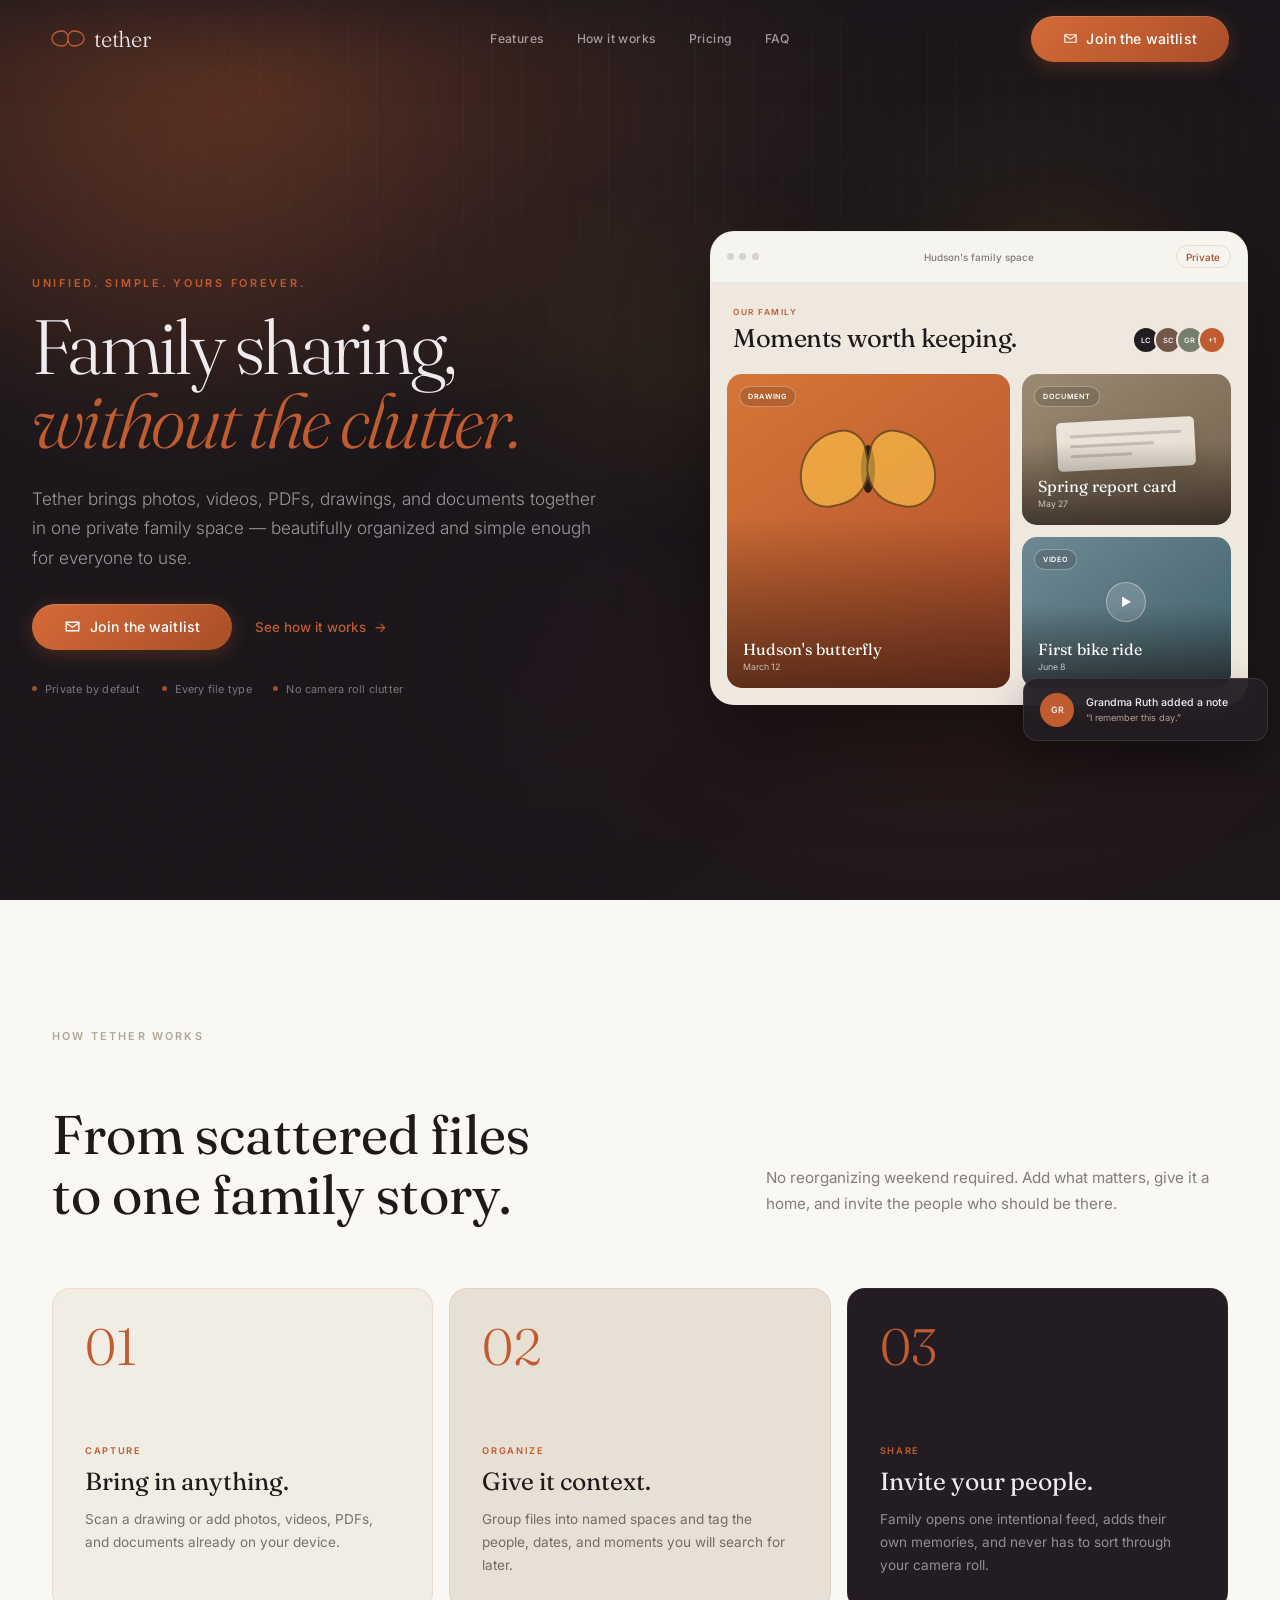
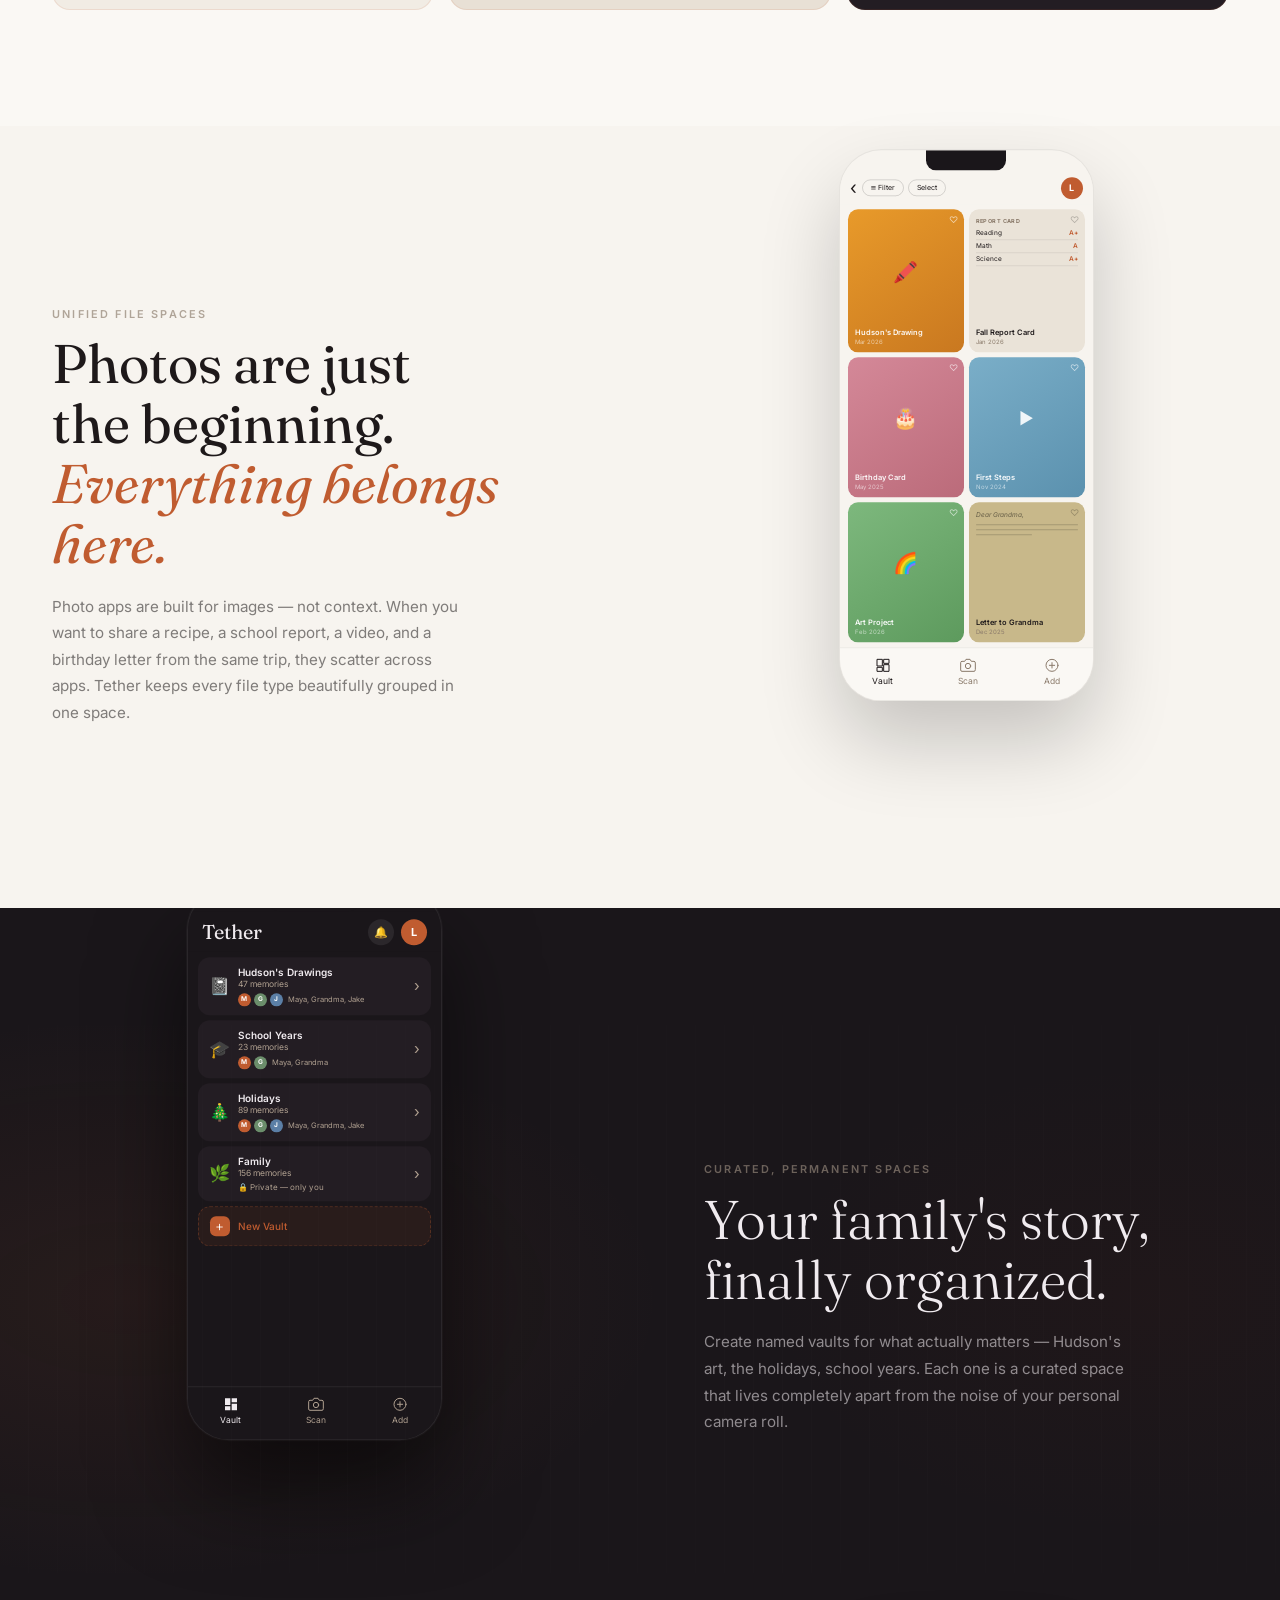
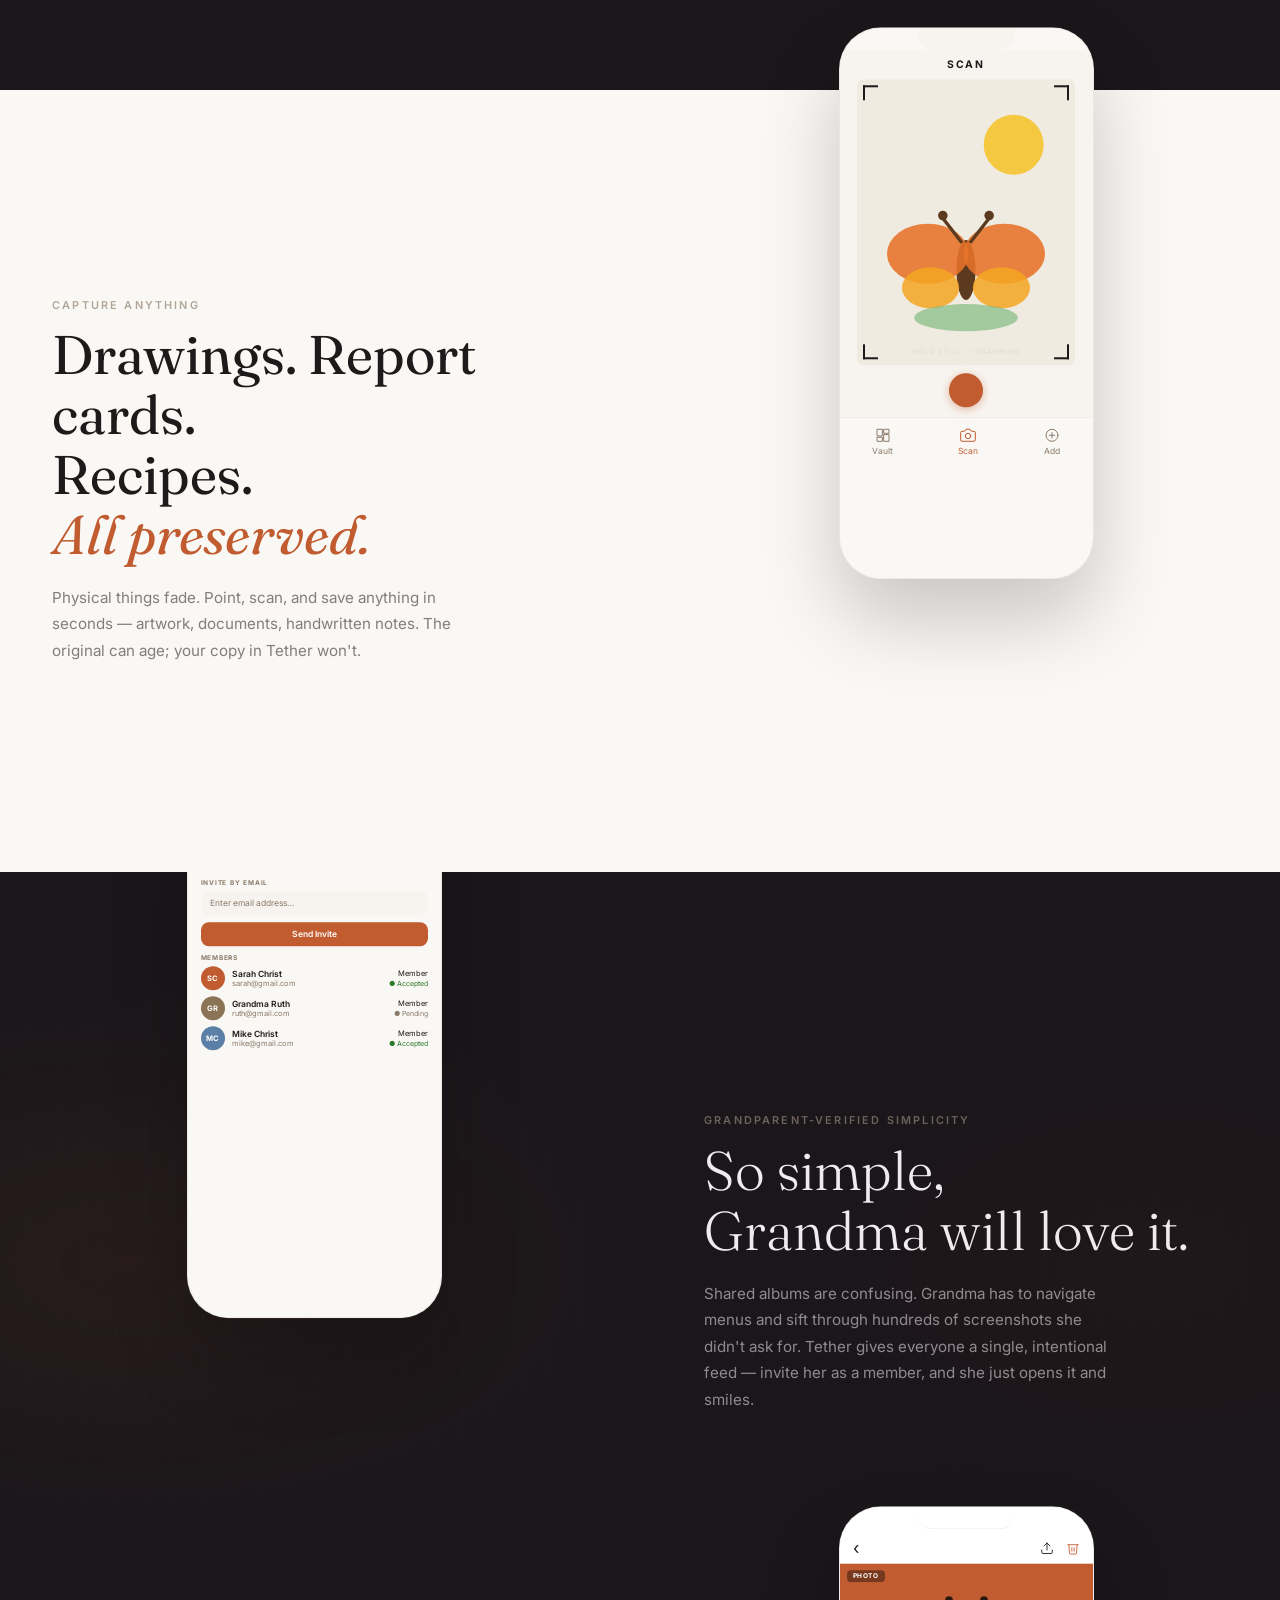
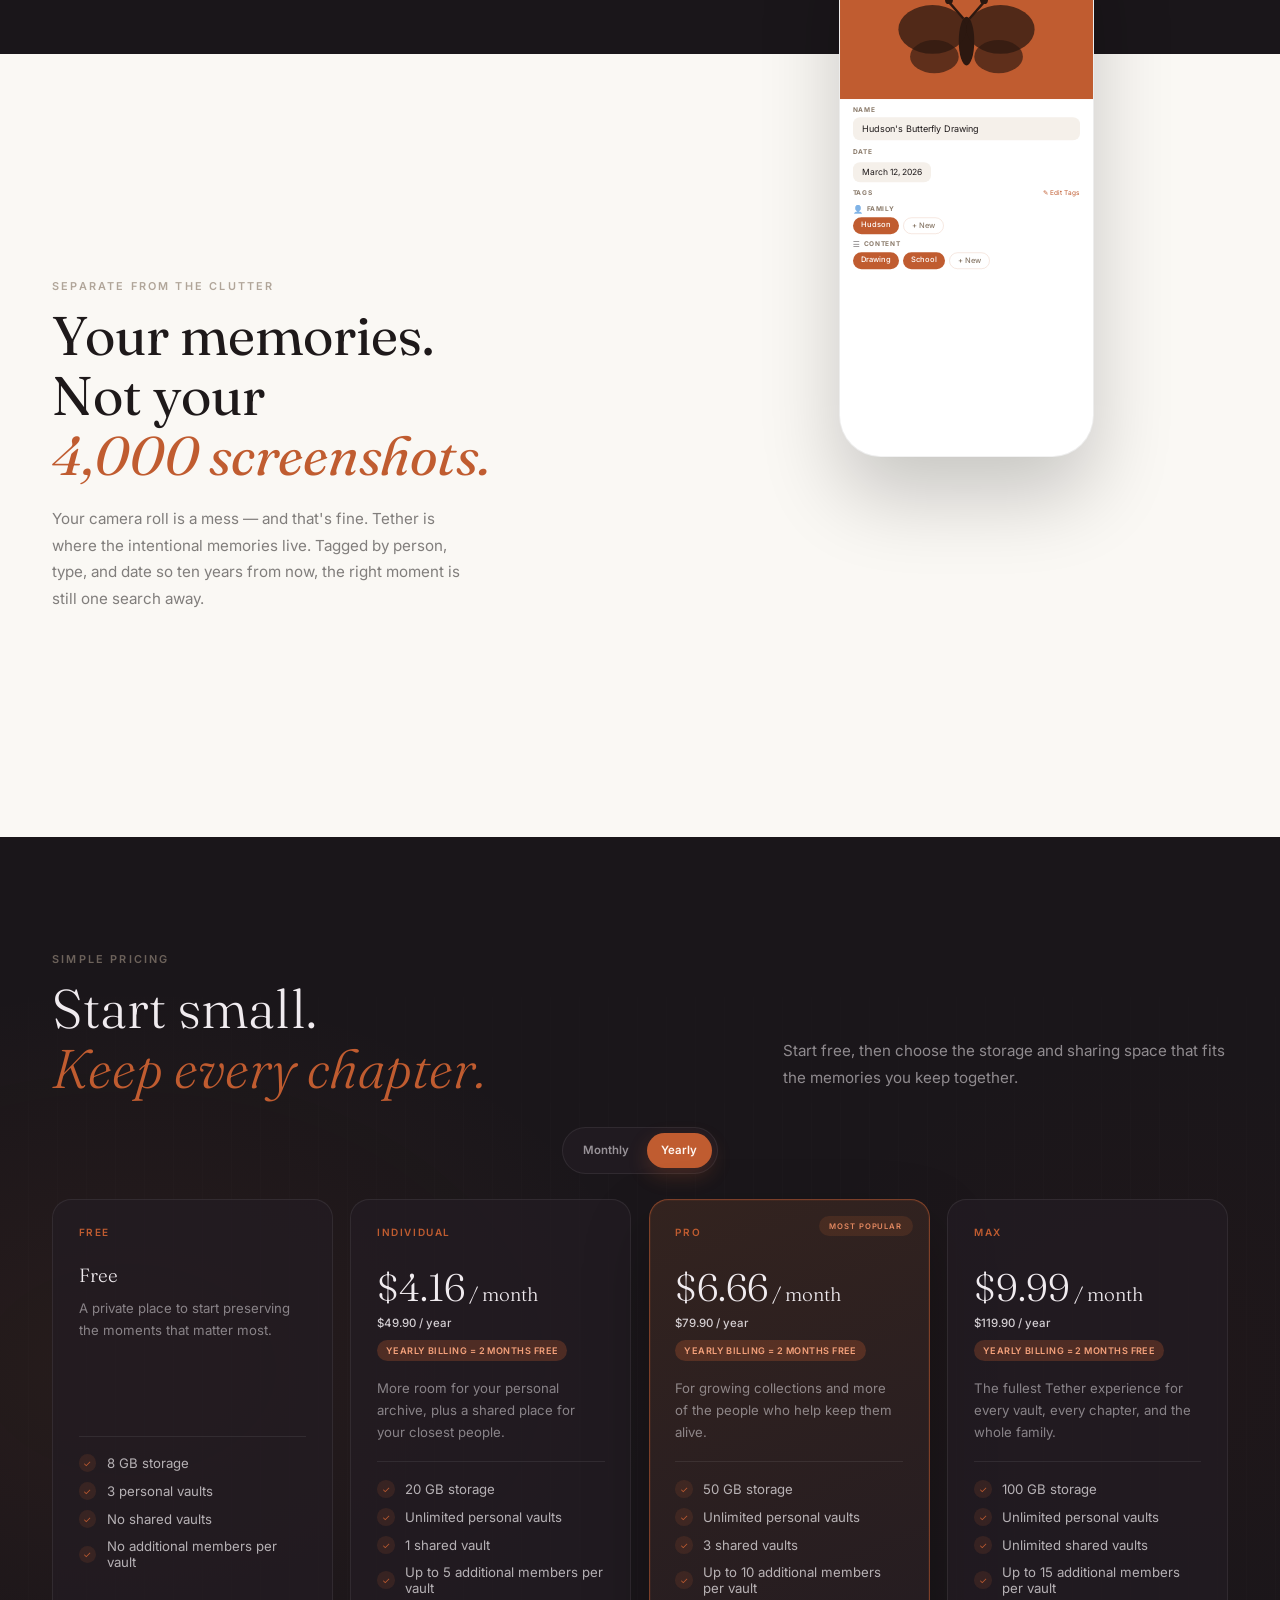
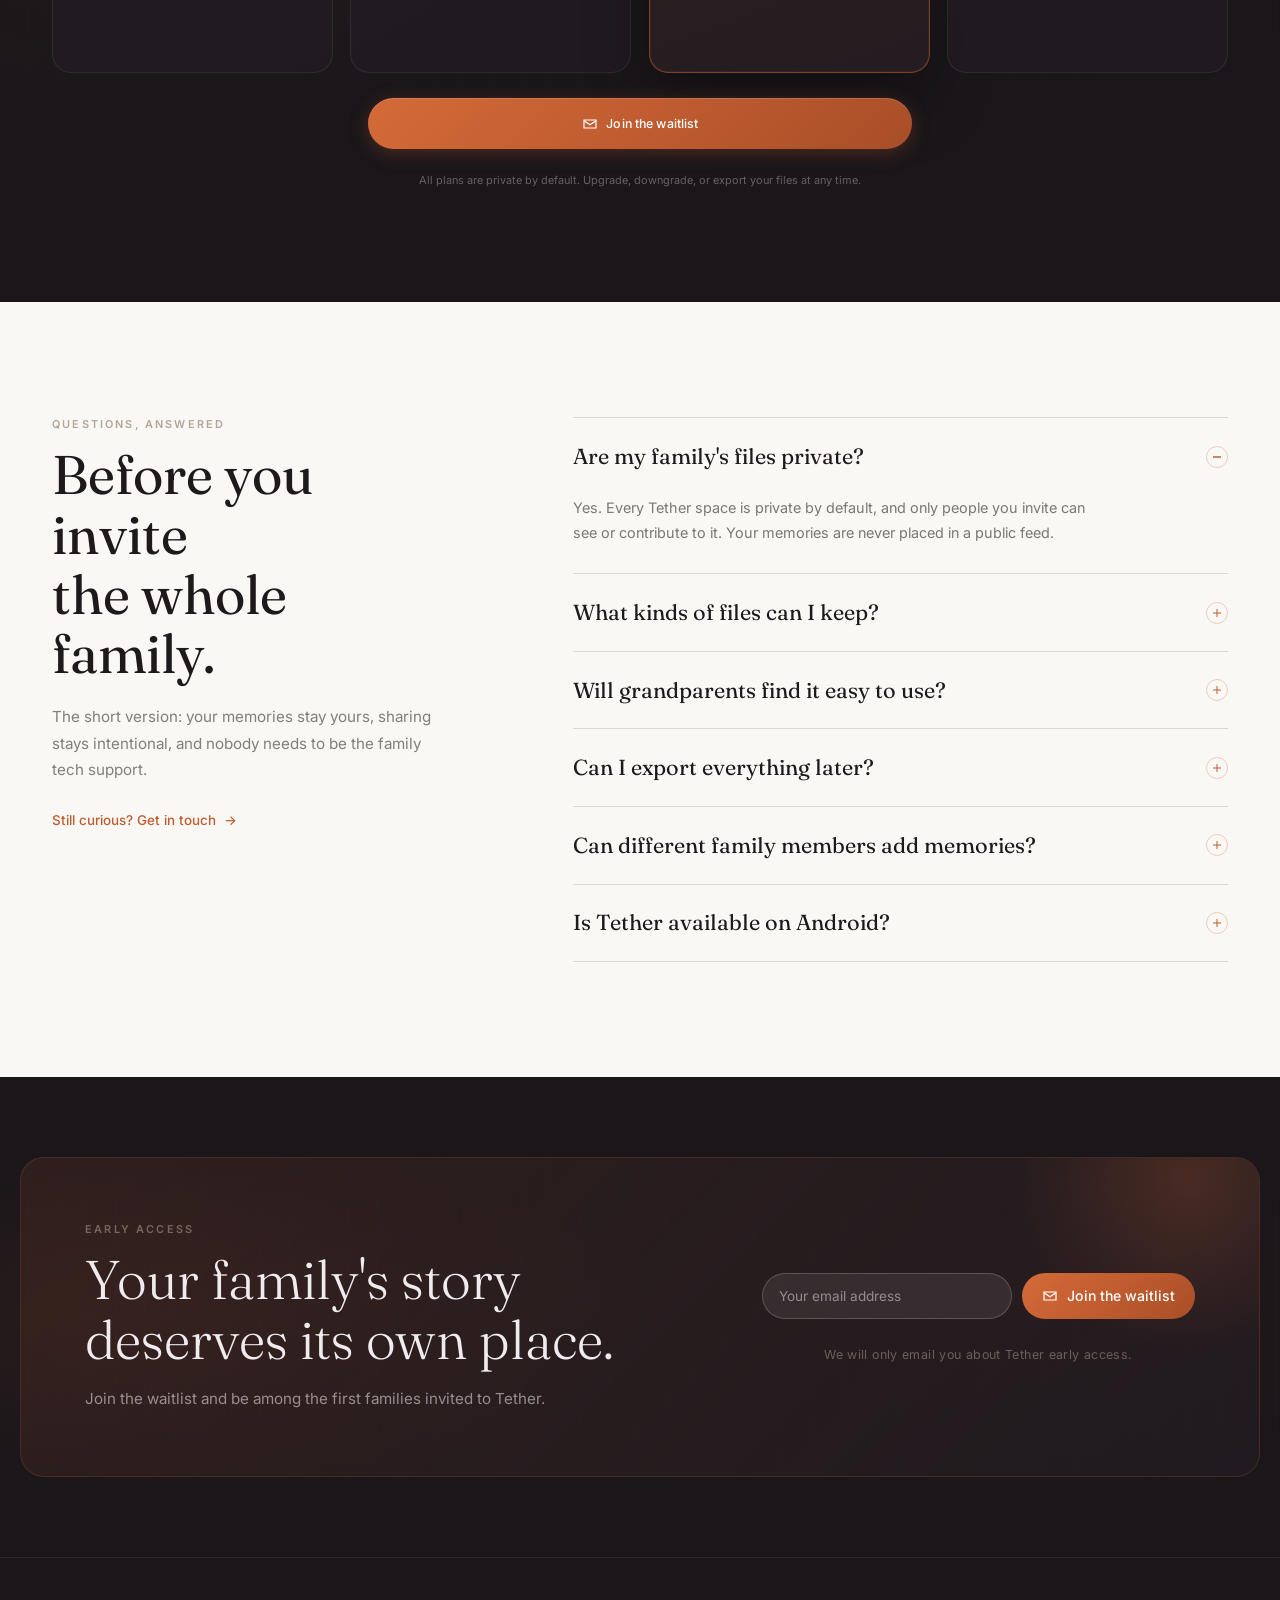
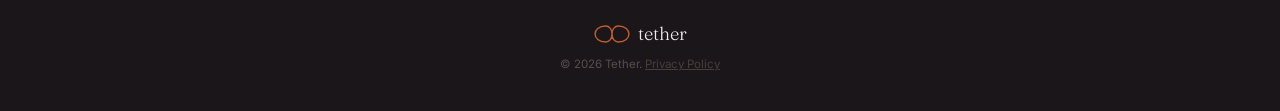
==== commit bf7d408d: "little typo fix" ====
--- a/index.html
+++ b/index.html
@@ -620,7 +620,7 @@
         </div>
         <ul class="pricing-features">
           <li>8 GB storage</li>
-          <li>1 personal vault</li>
+          <li>3 personal vaults</li>
           <li>No shared vaults</li>
           <li>No additional members per vault</li>
         </ul>
